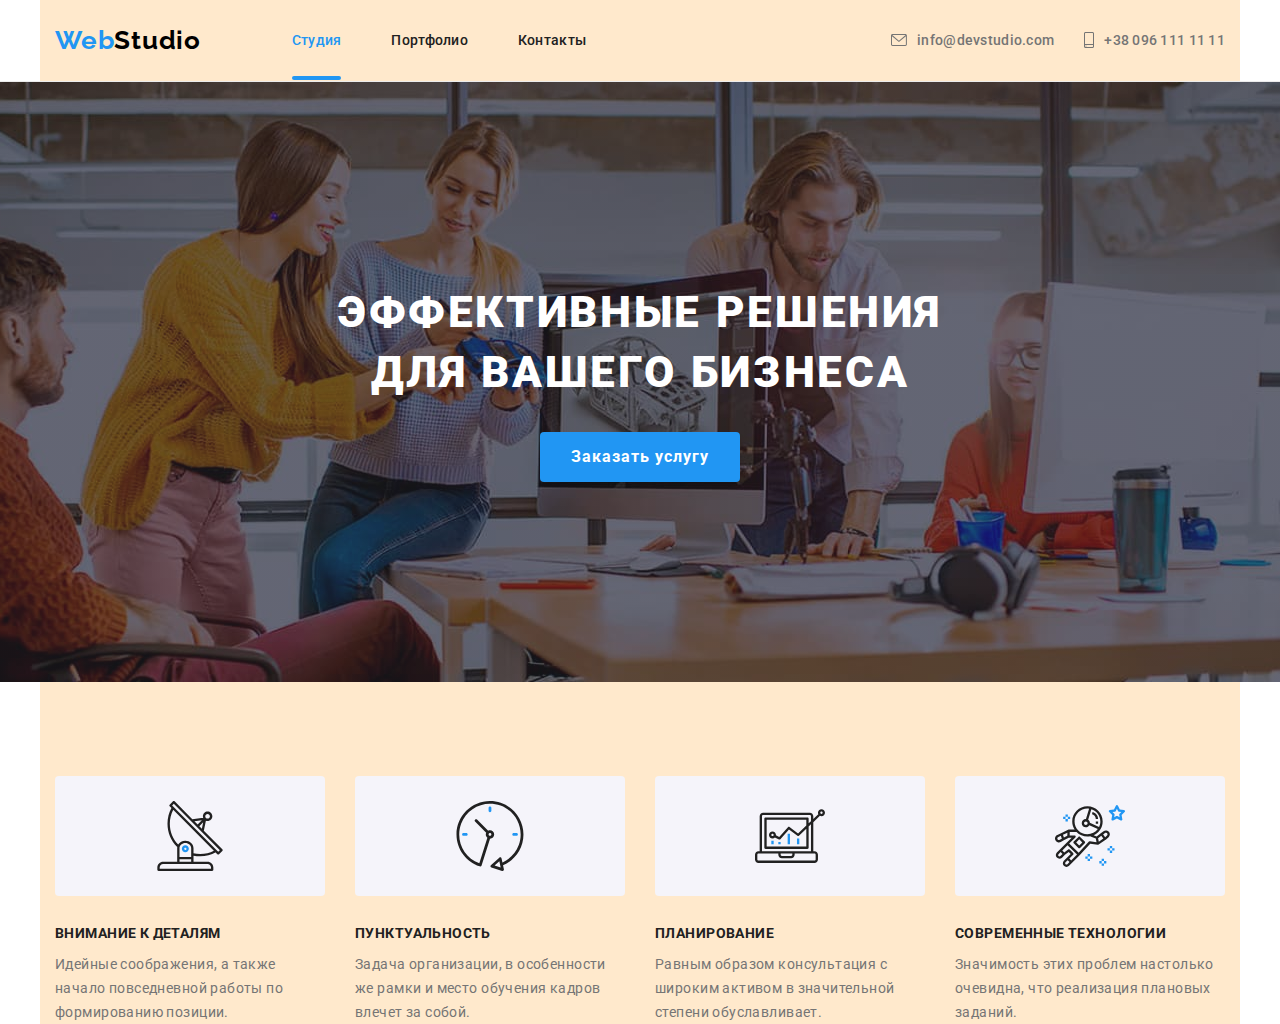
==== index.html @ be1b5743 "feature done" ====
<!DOCTYPE html>
<html lang="ru">
	<head>
		<meta charset="UTF-8" />
		<meta name="viewport" content="width=device-width, initial-scale=1.0" />
		<link
			href="https://fonts.googleapis.com/css2?family=Raleway:wght@700&family=Roboto:wght@400;500;700;900&display=fallback"
			rel="stylesheet"
		/>
		<link rel="stylesheet" href="./css/main.min.css" />
		<title>WebStudio</title>
	</head>
	<body>
		<header class="header-border">
			<div class="container flexbox header">
				<a href="./index.html" class="logo logo__header link"><span class="logo--accent">Web</span>Studio</a>
				<button type="button" class="menu-button" aria-expanded="false" aria-controls="menu-mobile" data-menu-button>
					<svg width="40" height="40" aria-label="Переключатель мобильного меню">
						<use class="burger-close" href="./images/icons/sprite.svg#sprite-burger-close"></use>
						<use class="burger" href="./images/icons/sprite.svg#sprite-burger"></use>
					</svg>
				</button>
				<div class="menu" id="menu-mobile" data-menu>
					<nav class="navigation-box">
						<ul class="navigation list">
							<li class="navigation__item"><a href="./index.html" class="navigation__link current-page">Студия</a></li>
							<li class="navigation__item"><a href="./portfolio.html" class="navigation__link">Портфолио</a></li>
							<li class="navigation__item"><a href="#contacts" class="navigation__link">Контакты</a></li>
						</ul>
					</nav>
					<ul class="contacts list">
						<li class="contacts__item">
							<a href="mailto:info@devstudio.com" class="contacts__link">
								<svg class="envelope">
									<use href="./images/icons/sprite.svg#sprite-envelope"></use>
								</svg>
								info@devstudio.com</a
							>
						</li>
						<li class="contacts__item">
							<a href="tel:+380961111111" class="contacts__link">
								<svg class="smartphone">
									<use href="./images/icons/sprite.svg#sprite-smartphone"></use>
								</svg>
								+38 096 111 11 11</a
							>
						</li>
					</ul>
				</div>
			</div>
		</header>
		<main>
			<section class="hero">
				<h1 class="hero__title">
					Эффективные решения<br />
					для вашего бизнеса
				</h1>
				<button type="button" class="form-button" data-modal-open>Заказать услугу</button>
			</section>
			<section>
				<div class="container feature">
					<h2 class="section__title invisible">Наши Особенности</h2>
					<ul class="feature__list list">
						<li class="feature__item">
							<div class="feature__wrap">
								<svg width="70" height="70">
									<use href="./images/icons/sprite.svg#sprite-antenna"></use>
								</svg>
							</div>
							<h3 class="feature__title">Внимание к деталям</h3>
							<p class="feature__text">
								Идейные соображения, а также начало повседневной работы по формированию позиции.
							</p>
						</li>
						<li class="feature__item">
							<div class="feature__wrap">
								<svg width="70" height="70">
									<use href="./images/icons/sprite.svg#sprite-clock"></use>
								</svg>
							</div>
							<h3 class="feature__title">Пунктуальность</h3>
							<p class="feature__text">
								Задача организации, в особенности же рамки и место обучения кадров влечет за собой.
							</p>
						</li>
						<li class="feature__item">
							<div class="feature__wrap">
								<svg width="70" height="70">
									<use href="./images/icons/sprite.svg#sprite-diagram"></use>
								</svg>
							</div>
							<h3 class="feature__title">Планирование</h3>
							<p class="feature__text">
								Равным образом консультация с широким активом в значительной степени обуславливает.
							</p>
						</li>
						<li class="feature__item">
							<div class="feature__wrap">
								<svg width="70" height="70">
									<use href="./images/icons/sprite.svg#sprite-astronaut"></use>
								</svg>
							</div>
							<h3 class="feature__title">Современные технологии</h3>
							<p class="feature__text">Значимость этих проблем настолько очевидна, что реализация плановых заданий.</p>
						</li>
					</ul>
				</div>
			</section>
			<!-- what we are doing section -->
			<!-- <section>
				<div class="container section work">
					<h2 class="section__title">Чем мы занимаемся</h2>
					<ul class="work__list flexbox list">
						<li class="work__item">
							<img src="./images/we-do/img1.jpg" width="370" alt="Две руки на клавиатуре настольного компьютера" />
							<p class="work__text">Десктопные приложения</p>
						</li>
						<li class="work__item">
							<img src="./images/we-do/img2.jpg" width="370" alt="Мобильный телефон в левой руке" />
							<p class="work__text">Мобильные приложения</p>
						</li>
						<li class="work__item">
							<img src="./images/we-do/img3.jpg" width="370" alt="Планшет в левой руке" />
							<p class="work__text">Дизайнерские решения</p>
						</li>
					</ul>
				</div>
			</section> -->
			<!-- our team section -->
			<!-- <section class="team-background">
				<div class="container section team">
					<h2 class="section__title">Наша команда</h2>
					<ul class="team__list flexbox list">
						<li class="team__item">
							<img src="./images/team/imgproductdesigner.jpg" width="270" alt="Улыбающийся мужчина в очках с бородой" />
							<div class="team__card">
								<h3 class="team__title">Игорь Демьяненко</h3>
								<p class="team__text">Product Designer</p>
								<ul class="net-list flexbox list">
									<li class="net-list__item">
										<a
											href="https://www.instagram.com/"
											class="net-list__link"
											aria-label="ссылка на профиль в Instagram"
										>
											<svg class="net-list__icon">
												<use href="./images/icons/sprite.svg#sprite-instagram"></use>
											</svg>
										</a>
									</li>
									<li class="net-list__item">
										<a href="https://twitter.com/" class="net-list__link" aria-label="ссылка на профиль в Twitter">
											<svg class="net-list__icon">
												<use href="./images/icons/sprite.svg#sprite-twitter"></use>
											</svg>
										</a>
									</li>
									<li class="net-list__item">
										<a
											href="https://www.facebook.com/"
											class="net-list__link"
											aria-label="ссылка на профиль в Facebook"
										>
											<svg class="net-list__icon">
												<use href="./images/icons/sprite.svg#sprite-facebook"></use>
											</svg>
										</a>
									</li>
									<li class="net-list__item">
										<a
											href="https://www.linkedin.com/"
											class="net-list__link"
											aria-label="ссылка на профиль в LinkedIn"
										>
											<svg class="net-list__icon">
												<use href="./images/icons/sprite.svg#sprite-linkedin"></use>
											</svg>
										</a>
									</li>
								</ul>
							</div>
						</li>
						<li class="team__item">
							<img
								src="./images/team/imgfrontenddeveloper.jpg"
								width="270"
								alt="Улыбающаяся женщина в очках с длинными волосами"
							/>
							<div class="team__card">
								<h3 class="team__title">Ольга Репина</h3>
								<p class="team__text">Frontend Developer</p>
								<ul class="net-list flexbox list">
									<li class="net-list__item">
										<a
											href="https://www.instagram.com/"
											class="net-list__link"
											aria-label="ссылка на профиль в Instagram"
										>
											<svg class="net-list__icon">
												<use href="./images/icons/sprite.svg#sprite-instagram"></use>
											</svg>
										</a>
									</li>
									<li class="net-list__item">
										<a href="https://twitter.com/" class="net-list__link" aria-label="ссылка на профиль в Twitter">
											<svg class="net-list__icon">
												<use href="./images/icons/sprite.svg#sprite-twitter"></use>
											</svg>
										</a>
									</li>
									<li class="net-list__item">
										<a
											href="https://www.facebook.com/"
											class="net-list__link"
											aria-label="ссылка на профиль в Facebook"
										>
											<svg class="net-list__icon">
												<use href="./images/icons/sprite.svg#sprite-facebook"></use>
											</svg>
										</a>
									</li>
									<li class="net-list__item">
										<a
											href="https://www.linkedin.com/"
											class="net-list__link"
											aria-label="ссылка на профиль в LinkedIn"
										>
											<svg class="net-list__icon">
												<use href="./images/icons/sprite.svg#sprite-linkedin"></use>
											</svg>
										</a>
									</li>
								</ul>
							</div>
						</li>
						<li class="team__item">
							<img src="./images/team/imgmarketing.jpg" width="270" alt="Улыбающийся мужчина" />
							<div class="team__card">
								<h3 class="team__title">Николай Тарасов</h3>
								<p class="team__text">Marketing</p>
								<ul class="net-list flexbox list">
									<li class="net-list__item">
										<a
											href="https://www.instagram.com/"
											class="net-list__link"
											aria-label="ссылка на профиль в Instagram"
										>
											<svg class="net-list__icon">
												<use href="./images/icons/sprite.svg#sprite-instagram"></use>
											</svg>
										</a>
									</li>
									<li class="net-list__item">
										<a href="https://twitter.com/" class="net-list__link" aria-label="ссылка на профиль в Twitter">
											<svg class="net-list__icon">
												<use href="./images/icons/sprite.svg#sprite-twitter"></use>
											</svg>
										</a>
									</li>
									<li class="net-list__item">
										<a
											href="https://www.facebook.com/"
											class="net-list__link"
											aria-label="ссылка на профиль в Facebook"
										>
											<svg class="net-list__icon">
												<use href="./images/icons/sprite.svg#sprite-facebook"></use>
											</svg>
										</a>
									</li>
									<li class="net-list__item">
										<a
											href="https://www.linkedin.com/"
											class="net-list__link"
											aria-label="ссылка на профиль в LinkedIn"
										>
											<svg class="net-list__icon">
												<use href="./images/icons/sprite.svg#sprite-linkedin"></use>
											</svg>
										</a>
									</li>
								</ul>
							</div>
						</li>
						<li class="team__item">
							<img src="./images/team/imguidesigner.jpg" width="270" alt="Улыбающийся мужчина в очках с бородой" />
							<div class="team__card">
								<h3 class="team__title">Михаил Ермаков</h3>
								<p class="team__text">UI Designer</p>
								<ul class="net-list flexbox list">
									<li class="net-list__item">
										<a
											href="https://www.instagram.com/"
											class="net-list__link"
											aria-label="ссылка на профиль в Instagram"
										>
											<svg class="net-list__icon">
												<use href="./images/icons/sprite.svg#sprite-instagram"></use>
											</svg>
										</a>
									</li>
									<li class="net-list__item">
										<a href="https://twitter.com/" class="net-list__link" aria-label="ссылка на профиль в Twitter">
											<svg class="net-list__icon">
												<use href="./images/icons/sprite.svg#sprite-twitter"></use>
											</svg>
										</a>
									</li>
									<li class="net-list__item">
										<a
											href="https://www.facebook.com/"
											class="net-list__link"
											aria-label="ссылка на профиль в Facebook"
										>
											<svg class="net-list__icon">
												<use href="./images/icons/sprite.svg#sprite-facebook"></use>
											</svg>
										</a>
									</li>
									<li class="net-list__item">
										<a
											href="https://www.linkedin.com/"
											class="net-list__link"
											aria-label="ссылка на профиль в LinkedIn"
										>
											<svg class="net-list__icon">
												<use href="./images/icons/sprite.svg#sprite-linkedin"></use>
											</svg>
										</a>
									</li>
								</ul>
							</div>
						</li>
					</ul>
				</div>
			</section> -->
			<!-- clients -->
			<!-- <section>
				<div class="container section">
					<h2 class="section__title">Постоянные клиенты</h2>
					<ul class="clients flexbox list">
						<li class="clients__item">
							<a href="" class="clients__link" aria-label="ссылка на сайт компании YA & CO">
								<svg class="clients__icon">
									<use href="./images/icons/sprite.svg#sprite-ya-and-co"></use>
								</svg>
							</a>
						</li>
						<li class="clients__item">
							<a href="" class="clients__link" aria-label="ссылка на сайт компании Company Here">
								<svg class="clients__icon">
									<use href="./images/icons/sprite.svg#sprite-company-here"></use>
								</svg>
							</a>
						</li>
						<li class="clients__item">
							<a href="" class="clients__link" aria-label="ссылка на сайт компании Company">
								<svg class="clients__icon">
									<use href="./images/icons/sprite.svg#sprite-company"></use>
								</svg>
							</a>
						</li>
						<li class="clients__item">
							<a href="" class="clients__link" aria-label="ссылка на сайт компании Foster Peters">
								<svg class="clients__icon">
									<use href="./images/icons/sprite.svg#sprite-foster-peters"></use>
								</svg>
							</a>
						</li>
						<li class="clients__item">
							<a href="" class="clients__link" aria-label="ссылка на сайт компании Brand">
								<svg class="clients__icon">
									<use href="./images/icons/sprite.svg#sprite-brand"></use>
								</svg>
							</a>
						</li>
						<li class="clients__item">
							<a href="" class="clients__link" aria-label="ссылка на сайт компании Tag Line">
								<svg class="clients__icon">
									<use href="./images/icons/sprite.svg#sprite-tag-line"></use>
								</svg>
							</a>
						</li>
					</ul>
				</div>
			</section> -->
		</main>
		<!-- <footer class="footer-background" id="contacts">
			<div class="container flexbox footer">
				<div class="address-wrap">
					<a href="./index.html" class="logo logo__footer link"><span class="logo--accent">Web</span>Studio</a>
					<address class="address">
						<ul class="address__list list">
							<li class="address__item">г. Киев, пр-т Леси Украинки, 26</li>
							<li class="address__item">
								<a href="mailto:info@devstudio.com" class="address__link link">info@devstudio.com</a>
							</li>
							<li class="address__item">
								<a href="tel:+380961111111" class="address__link link">+38 096 111 11 11</a>
							</li>
						</ul>
					</address>
				</div>
				<div class="join">
					<p class="join__heading">присоединяйтесь</p>
					<ul class="join__list flexbox list">
						<li class="join__item">
							<a href="https://www.instagram.com/" class="join__link" aria-label="ссылка на профиль в Instagram">
								<svg class="join__icon">
									<use href="./images/icons/sprite.svg#sprite-instagram"></use>
								</svg>
							</a>
						</li>
						<li class="join__item">
							<a href="https://twitter.com/" class="join__link" aria-label="ссылка на профиль в Twitter">
								<svg class="join__icon">
									<use href="./images/icons/sprite.svg#sprite-twitter"></use>
								</svg>
							</a>
						</li>
						<li class="join__item">
							<a href="https://www.facebook.com/" class="join__link" aria-label="ссылка на профиль в Facebook">
								<svg class="join__icon">
									<use href="./images/icons/sprite.svg#sprite-facebook"></use>
								</svg>
							</a>
						</li>
						<li class="join__item">
							<a href="https://www.linkedin.com/" class="join__link" aria-label="ссылка на профиль в LinkedIn">
								<svg class="join__icon">
									<use href="./images/icons/sprite.svg#sprite-linkedin"></use>
								</svg>
							</a>
						</li>
					</ul>
				</div>
				<div class="subscribe">
					<p class="subscribe__heading">Подпишитесь на рассылку</p>
					<form class="subscribe__form">
						<input
							type="email"
							name="user-email"
							id="user-email"
							class="subscribe__email"
							placeholder="E-mail"
							required
							autocomplete="off"
						/>
						<button class="form-button">
							Подписаться
							<svg class="subscribe__icon">
								<use href="./images/icons/sprite.svg#sprite-footer-send"></use>
							</svg>
						</button>
					</form>
				</div>
			</div>
		</footer> -->

		<!-- <div class="backdrop is-hidden" data-modal>
			<div class="modal-window">
				<button class="close-button" type="button" data-modal-close>
					<svg class="close-button__icon">
						<use href="./images/icons/sprite.svg#sprite-close"></use>
					</svg>
				</button>
				<p class="modal-window__heading">Оставьте свои данные, мы вам перезвоним</p>
				<form class="form" id="contact-form">
					<label class="form__label">
						<span class="form__text">Имя</span>
						<input
							type="text"
							name="user-name"
							class="form__field"
							pattern="^[A-Za-zА-Яа-яЁёЇїЄєІі\s]+$"
							autocomplete="off"
							required
						/>
						<svg class="form__icon">
							<use href="./images/icons/sprite.svg#sprite-form-person"></use>
						</svg>
					</label>
					<label class="form__label">
						<span class="form__text">Телефон</span>
						<input type="tel" name="user-phone" class="form__field" pattern="[0-9]{10}" autocomplete="off" required />
						<svg class="form__icon">
							<use href="./images/icons/sprite.svg#sprite-form-phone"></use>
						</svg>
					</label>
					<label class="form__label">
						<span class="form__text">Почта</span>
						<input type="email" name="user-email" class="form__field" autocomplete="off" />
						<svg class="form__icon">
							<use href="./images/icons/sprite.svg#sprite-form-email"></use>
						</svg>
					</label>
					<label class="form__label">
						<span class="form__text">Комментарий</span>
						<textarea name="user-message" class="form__field form__textarea" placeholder="Введите текст"></textarea>
					</label>
					<label class="form__deal">
						<input type="checkbox" class="form__checkbox invisible" />
						<span class="form__custom-checkbox"></span>
						<span class="form__accept">Соглашаюсь с рассылкой и принимаю</span>
						<a href="" class="form__link">Условия договора</a>
					</label>
					<button class="form-button">Отправить</button>
				</form>
			</div>
		</div> -->

		<!-- script -->
		<script src="./js/menu.js"></script>
		<script src="./js/modal.js"></script>
	</body>
</html>
---- css/main.min.css ----
/*! modern-normalize v0.7.0 | MIT License | https://github.com/sindresorhus/modern-normalize */*,*::before,*::after{box-sizing:border-box}:root{-moz-tab-size:4;tab-size:4}html{-webkit-text-size-adjust:100%}body{margin:0}body{font-family:system-ui,-apple-system,"Segoe UI",Roboto,Helvetica,Arial,sans-serif,"Apple Color Emoji","Segoe UI Emoji"}hr{height:0}abbr[title]{text-decoration:underline dotted}b,strong{font-weight:bolder}code,kbd,samp,pre{font-family:ui-monospace, SFMono-Regular, Consolas, 'Liberation Mono', Menlo, monospace;font-size:1em}small{font-size:80%}sub,sup{font-size:75%;line-height:0;position:relative;vertical-align:baseline}sub{bottom:-0.25em}sup{top:-0.5em}button,input,optgroup,select,textarea{font-family:inherit;font-size:100%;line-height:1.15;margin:0}button,select{text-transform:none}button,[type='button'],[type='reset'],[type='submit']{-webkit-appearance:button}button::-moz-focus-inner,[type='button']::-moz-focus-inner,[type='reset']::-moz-focus-inner,[type='submit']::-moz-focus-inner{border-style:none;padding:0}button:-moz-focusring,[type='button']:-moz-focusring,[type='reset']:-moz-focusring,[type='submit']:-moz-focusring{outline:1px dotted ButtonText}legend{padding:0}progress{vertical-align:baseline}[type='number']::-webkit-inner-spin-button,[type='number']::-webkit-outer-spin-button{height:auto}[type='search']{-webkit-appearance:textfield;outline-offset:-2px}[type='search']::-webkit-search-decoration{-webkit-appearance:none}::-webkit-file-upload-button{-webkit-appearance:button;font:inherit}summary{display:list-item}body{background-color:#fff;font-family:"Roboto", sans-serif;font-style:normal;font-weight:400;font-size:14px;letter-spacing:0.03em}img{display:block;max-width:100%;height:auto}textarea{resize:none}.flexbox{display:flex}.link{text-decoration:none}.list{margin:0;padding:0;list-style:none}.invisible{position:absolute;width:1px;height:1px;margin:-1px;border:0;padding:0;clip:rect(0, 0, 0, 0);overflow:hidden}.logo{font-family:"Raleway", sans-serif;font-style:normal;font-weight:700;font-size:24px;line-height:1.167;letter-spacing:0.03em}@media screen and (min-width: 1200px){.logo{font-size:26px;line-height:1.192}}.logo__header{color:#000}.logo__footer{color:#fff}.logo--accent{color:#2196f3;transition:color 250ms cubic-bezier(0.4, 0, 0.2, 1)}.logo__header:hover>.logo--accent,.logo__header:focus>.logo--accent,.logo__footer:hover>.logo--accent,.logo__footer:focus>.logo--accent{color:#188ce8}.menu-button{display:inline-flex;margin:0;padding:0;border:none;background-color:transparent}.menu-button .burger-close{display:none}.menu-button.is-open .burger-close{display:block}.menu-button.is-open .burger{display:none}@media screen and (min-width: 768px){.menu-button{display:none}}.menu-button:hover .burger,.menu-button:hover .burger-close,.menu-button:focus-within .burger,.menu-button:focus-within .burger-close{fill:#2196f3}.menu-button:hover{cursor:pointer}.form-button{display:inline-flex;width:200px;height:50px;justify-content:center;align-items:center;background-color:#2196f3;box-shadow:0px 4px 4px rgba(0,0,0,0.15);border:none;border-radius:4px;font-weight:700;font-size:16px;line-height:30px;letter-spacing:0.06em;color:#ffffff;cursor:pointer;transition:background-color 250ms cubic-bezier(0.4, 0, 0.2, 1)}.form-button:hover,.form-button:focus{background-color:#188ce8}.filter__button{padding:6px 22px;border:none;text-align:center;font-weight:500;font-size:16px;line-height:1.62;color:#212121;background-color:#f5f4fa;border-radius:4px;cursor:pointer;transition:color 250ms cubic-bezier(0.4, 0, 0.2, 1),background-color 250ms cubic-bezier(0.4, 0, 0.2, 1),box-shadow 250ms cubic-bezier(0.4, 0, 0.2, 1)}.filter__button:hover,.filter__button:focus{box-shadow:0px 3px 1px rgba(0,0,0,0.1),0px 1px 2px rgba(0,0,0,0.08),0px 2px 2px rgba(0,0,0,0.12);color:#fff;background-color:#2196f3}.close-button{position:absolute;top:8px;right:8px;width:30px;height:30px;border-radius:50%;background:#ffffff;border:1px solid rgba(0,0,0,0.1);cursor:pointer}.close-button__icon{position:absolute;width:11px;height:11px;top:50%;left:50%;transform:translate(-50%, -50%);fill:#000000;transition:fill 250ms cubic-bezier(0.4, 0, 0.2, 1)}.close-button:hover .close-button__icon,.close-button:focus .close-button__icon{fill:#2196f3}.menu{padding-top:60px;padding-bottom:60px;text-align:center}@media screen and (min-width: 768px){.menu{display:flex;padding:0;line-height:1.143}}@media screen and (max-width: 767px){.menu{display:none;position:absolute;top:100%;left:0;width:100%;height:393px;background-color:#ffffff;box-shadow:0px 4px 8px rgba(0,0,0,0.04),0px 2px 4px rgba(0,0,0,0.08),0px 1px 3px rgba(0,0,0,0.16);font-size:18px;line-height:1.167;z-index:3}.menu.is-open{display:flex;flex-direction:column;justify-content:space-between}}.net-list{justify-content:center;align-items:center}.net-list__item:not(:last-child){margin-right:10px}.net-list__link{display:flex;width:44px;height:44px;border-radius:50%;justify-content:center;align-items:center;background-color:transparent;fill:#afb1b8;transition:background-color 250ms cubic-bezier(0.4, 0, 0.2, 1),fill 250ms cubic-bezier(0.4, 0, 0.2, 1)}.net-list__link:hover,.net-list__link:focus{background-color:#2196f3;fill:#fff}.net-list__icon{width:20px;height:20px}.form{display:flex;flex-direction:column;align-items:center}.form__label{position:relative;display:flex;flex-direction:column;width:100%;cursor:pointer}.form__label:not(:nth-child(4)){margin-bottom:10px}.form__label:nth-child(4){margin-bottom:20px}.form__text{display:inline-block;margin-bottom:4px;font-weight:400;font-size:12px;line-height:14px;letter-spacing:0.01em;color:#757575}.form__field{width:100%;height:40px;outline:none;padding-left:42px;border:1px solid rgba(33,33,33,0.2);border-radius:4px;font-weight:400;font-size:16px;line-height:20px;letter-spacing:0.03em;background-color:transparent;cursor:pointer;transition:border-color 250ms cubic-bezier(0.4, 0, 0.2, 1)}.form__field:hover,.form__field:focus{border-color:#2196f3}.form__textarea{height:120px;padding:12px 16px}.form__textarea::placeholder{font-weight:normal;font-size:12px;line-height:20px;letter-spacing:0.01em;color:rgba(117,117,117,0.5)}.form__icon{position:absolute;left:12px;bottom:11px;width:18px;height:18px;fill:#212121;transition:fill 250ms cubic-bezier(0.4, 0, 0.2, 1);z-index:-1}.form__field:hover+.form__icon,.form__label:focus-within .form__icon{fill:#2196f3}.form__deal{display:flex;height:24px;margin-bottom:30px;line-height:1.714;align-items:center;cursor:pointer}.form__checkbox:not(:checked)+.form__custom-checkbox{border:2px solid #212121;border-radius:2px}.form__checkbox:checked+.form__custom-checkbox{border-color:transparent;transition:background-color 250ms cubic-bezier(0.4, 0, 0.2, 1);background-image:url(../images/icons/check.svg)}.form__checkbox:not(:checked):hover+.form__custom-checkbox,.form__checkbox:not(:checked):focus+.form__custom-checkbox{border-color:#2196f3}.form__custom-checkbox{display:inline-block;width:16px;height:15px;margin-right:8px;vertical-align:middle}.form__accept{margin:0 4px 0 0;color:#757575}.form__link{color:#2196f3}.backdrop{position:fixed;top:0;right:0;width:100%;height:100%;background-color:rgba(0,0,0,0.2);transition:opacity 250ms cubic-bezier(0.4, 0, 0.2, 1)}.backdrop.is-hidden{opacity:0;pointer-events:none}.modal-window{position:absolute;top:50%;left:50%;transform:translate(-50%, -50%) scale(1);width:528px;height:581px;padding:40px;background-color:#ffffff;box-shadow:0px 1px 3px rgba(0,0,0,0.12),0px 1px 1px rgba(0,0,0,0.14),0px 2px 1px rgba(0,0,0,0.2);border-radius:4px;overflow:hidden;transition:transform 250ms cubic-bezier(0.4, 0, 0.2, 1),opacity 250ms cubic-bezier(0.4, 0, 0.2, 1)}.modal-window__heading{margin:0 0 12px;font-weight:700;font-size:20px;line-height:23px;text-align:center;letter-spacing:0.03em;color:#212121}.backdrop.is-hidden .modal-window{opacity:0;transform:translate(-50%, -50%) scale(0)}.container{max-width:480px;padding-left:15px;padding-right:15px;margin-left:auto;margin-right:auto;background-color:rgba(255,145,0,0.2)}@media screen and (min-width: 768px){.container{max-width:768px}}@media screen and (min-width: 1200px){.container{max-width:1200px}}.section{padding-top:94px;padding-bottom:94px}.section__title{margin-top:0;margin-bottom:50px;font-weight:700;font-size:36px;line-height:1.17;text-align:center;color:#212121}.header-border{border-bottom:1px solid #ececec;position:relative}.header{justify-content:space-between;align-items:center;padding-top:10px;padding-bottom:10px}@media screen and (min-width: 768px){.header{padding-top:20px;padding-bottom:20px}}@media screen and (min-width: 1200px){.header{padding-top:25px;padding-bottom:25px}}@media screen and (min-width: 768px){.navigation-box{display:flex;align-items:center;margin-right:auto}}.navigation{display:inline-block}@media screen and (min-width: 768px){.navigation{display:inline-flex}}.contacts{display:inline-block}@media screen and (min-width: 1200px){.contacts{display:inline-flex}}.navigation__item{position:relative}@media screen and (max-width: 767px){.navigation__item{display:flex;justify-content:center}.navigation__item:first-child{margin-bottom:52px}.navigation__item:last-child{margin-top:40px}}@media screen and (min-width: 768px){.navigation__item:not(:last-child){margin-right:50px}.navigation__item:last-child{margin-right:84px}}@media screen and (min-width: 1200px){.navigation__item:last-child{margin-right:305px}}@media screen and (max-width: 767px){.contacts__item{display:flex;justify-content:center}.contacts__item:not(:last-child){margin-bottom:16px}}@media screen and (min-width: 768px){.contacts__item:not(:last-child){margin-bottom:10px}}@media screen and (min-width: 1200px){.contacts__item:not(:last-child){margin-bottom:0;margin-right:30px}}.navigation__link,.contacts{font-weight:500;letter-spacing:0.02em;text-decoration:none;color:#212121;transition:color 250ms cubic-bezier(0.4, 0, 0.2, 1)}@media screen and (min-width: 768px) and (max-width: 1199px){.contacts{font-size:12px;line-height:1.167}}.contacts__link{display:flex;align-items:center;text-decoration:none;color:#757575;transition:color 250ms cubic-bezier(0.4, 0, 0.2, 1)}.contacts__link:hover,.contacts__link:focus{color:#2196f3}.envelope{width:16px;height:12px;margin-right:10px;fill:#757575;transition:fill 250ms cubic-bezier(0.4, 0, 0.2, 1)}.contacts__link:hover .envelope,.contacts__link:focus .envelope{fill:#2196f3}.smartphone{width:10px;height:16px;margin-right:10px;fill:#757575;transition:fill 250ms cubic-bezier(0.4, 0, 0.2, 1)}.contacts__link:hover .smartphone,.contacts__link:focus .smartphone{fill:#2196f3}.navigation__link:hover,.navigation__link:focus{color:#2196f3}.hero{display:flex;flex-direction:column;justify-content:center;align-items:center;margin-left:auto;margin-right:auto;text-align:center;background-color:#c4c4c4;max-width:480px;height:400px;background-image:linear-gradient(rgba(47,48,58,0.4), rgba(47,48,58,0.4)),url(../images/mobile/hero.jpg);background-size:480px 400px;background-repeat:no-repeat;background-position:center;background-size:cover}@media screen and (min-device-pixel-ratio: 2), screen and (min-resolution: 192dpi), screen and (min-resolution: 2dppx){.hero{background-image:linear-gradient(rgba(47,48,58,0.4), rgba(47,48,58,0.4)),url(../images/mobile/hero@2x.jpg)}}@media screen and (min-width: 768px){.hero{max-width:768px;height:400px;background-image:linear-gradient(rgba(47,48,58,0.4), rgba(47,48,58,0.4)),url(../images/tablet/hero.jpg);background-size:768px 400px}}@media screen and (min-width: 768px) and (min-device-pixel-ratio: 2), screen and (min-width: 768px) and (min-resolution: 192dpi), screen and (min-width: 768px) and (min-resolution: 2dppx){.hero{background-image:linear-gradient(rgba(47,48,58,0.4), rgba(47,48,58,0.4)),url(../images/tablet/hero@2x.jpg)}}@media screen and (min-width: 1200px){.hero{max-width:1600px;height:600px;background-image:linear-gradient(rgba(47,48,58,0.4), rgba(47,48,58,0.4)),url(../images/desktop/hero.jpg);background-size:1600px 600px}}@media screen and (min-width: 1200px) and (min-device-pixel-ratio: 2), screen and (min-width: 1200px) and (min-resolution: 192dpi), screen and (min-width: 1200px) and (min-resolution: 2dppx){.hero{background-image:linear-gradient(rgba(47,48,58,0.4), rgba(47,48,58,0.4)),url(../images/desktop/hero@2x.jpg)}}.hero__title{margin-top:0;margin-bottom:30px;font-weight:900;font-size:26px;line-height:1.616;letter-spacing:0.06em;text-transform:uppercase;color:#fff}@media screen and (min-width: 1200px){.hero__title{font-size:44px;line-height:1.364}}.feature{padding-top:60px;padding-bottom:60px}@media screen and (min-width: 1200px){.feature{padding-top:94px;padding-bottom:0}}.feature__list{display:block}@media screen and (min-width: 768px){.feature__list{display:flex;flex-wrap:wrap}}@media screen and (max-width: 767px){.feature__item:not(:first-child){margin-top:30px}}@media screen and (min-width: 768px) and (max-width: 1199px){.feature__item{flex-basis:calc((100% - 30px) / 2)}.feature__item:nth-child(odd){margin-right:30px}}@media screen and (max-width: 1199px){.feature__item:nth-child(n+3){margin-top:30px}}@media screen and (min-width: 1200px){.feature__item{flex-basis:calc((100% - 3 * 30px) / 4)}.feature__item:not(:last-child){margin-right:30px}}.feature__wrap{display:flex;justify-content:center;align-items:center;height:120px;margin-bottom:30px;background-color:#f5f4fa;border-radius:4px}.feature__title{margin:0;font-size:14px;letter-spacing:0.03em;font-weight:700;line-height:1.14;text-transform:uppercase;color:#212121}@media screen and (max-width: 767px){.feature__title{text-align:center}}.feature__text{line-height:24px;color:#757575;margin:10px 0 0}.work__list{flex-wrap:wrap}.work__item{width:calc((100% - 2 * 30px) / 3);position:relative}.work__item:not(:nth-child(3n)){margin-right:30px}.work__item::before{position:absolute;bottom:0;left:0;content:"";width:100%;height:70px;background-color:rgba(47,48,58,0.8)}.work__text{position:absolute;bottom:27px;width:100%;margin:0;font-weight:500;line-height:1.143;text-transform:uppercase;text-align:center;color:#fff}.team-background{background-color:#f5f4fa}.team__list{flex-wrap:wrap}.team__item{margin:0;width:calc((100% - 30px * 3) / 4);text-align:center;background-color:#fff;box-shadow:0px 1px 3px rgba(0,0,0,0.12),0px 1px 1px rgba(0,0,0,0.14),0px 2px 1px rgba(0,0,0,0.2);border-radius:0px 0px 4px 4px}.team__item:not(:nth-child(4n)){margin-right:30px}.team__card{padding-top:30px;padding-bottom:30px}.team__title{margin:0 0 10px;font-weight:500;font-size:16px;line-height:1.19;color:#212121}.team__text{margin:0 0 16px;font-size:16px;line-height:1.19;color:#757575}.clients{flex-wrap:wrap}.clients__item:not(:nth-child(6n)){margin-right:30px}.clients__item:nth-child(n+7){margin-top:30px}.clients__link{display:flex;justify-content:center;align-items:center;width:170px;height:90px;border:1px solid #afb1b8;border-radius:4px;transition:border-color 250ms cubic-bezier(0.4, 0, 0.2, 1)}.clients__link:hover,.clients__link:focus{border-color:#2196f3}.clients__icon{fill:#afb1b8;transition:fill 250ms cubic-bezier(0.4, 0, 0.2, 1)}.clients__item:nth-child(1) .clients__icon{width:44px;height:49px}.clients__item:nth-child(2) .clients__icon{width:40px;height:52px}.clients__item:nth-child(3) .clients__icon{width:41px;height:42px}.clients__item:nth-child(4) .clients__icon{width:80px;height:42px}.clients__item:nth-child(5) .clients__icon{width:59px;height:47px}.clients__item:nth-child(6) .clients__icon{width:88px;height:45px}.clients__link:hover .clients__icon,.clients__link:focus .clients__icon{fill:#2196f3}.filter{display:flex;margin-bottom:50px;justify-content:center}.filter__item:not(:last-child){margin-right:8px}.portfolio{display:flex;flex-wrap:wrap}.portfolio__item{width:calc((100% - 30px * 2) / 3);border:1px solid #eeeeee;transition:box-shadow 250ms cubic-bezier(0.4, 0, 0.2, 1)}.portfolio__item:not(:nth-child(3n)){margin-right:30px}.portfolio__item:not(:nth-last-child(-n+3)){margin-bottom:30px}.portfolio__item:hover,.portfolio__item:focus-within{border:1px solid rgba(0,0,0,0.16);box-shadow:0px 1px 1px rgba(0,0,0,0.12),0px 4px 4px rgba(0,0,0,0.06),1px 4px 6px rgba(0,0,0,0.16)}.portfolio__link{text-decoration:none}.portfolio__card{padding:20px 24px}.portfolio__title{margin:0 0 4px;font-weight:700;font-size:18px;line-height:2;letter-spacing:0.06em;color:#212121}.portfolio__text{margin:0;font-size:16px;line-height:1.87;color:#757575}.overlay{position:relative;overflow:hidden}.overlay::before{content:"";display:block;position:absolute;top:0;left:0;background:rgba(33,150,243,0.9);width:100%;height:100%;transform:translateY(101%);transition:transform 250ms cubic-bezier(0.4, 0, 0.2, 1)}.overlay__wrap{position:absolute;top:0;left:0;width:100%;height:100%;margin:0;display:flex;align-items:center;padding:24px;transform:translateY(100%);transition:transform 250ms cubic-bezier(0.4, 0, 0.2, 1)}.overlay__text{color:#fff;font-size:18px;line-height:1.556}.portfolio__link:hover .overlay::before,.portfolio__link:focus .overlay::before,.portfolio__link:hover .overlay__wrap,.portfolio__link:focus .overlay__wrap{transform:translateY(0)}.footer-background{background-color:#2f303a}.footer{padding-top:60px;padding-bottom:60px;align-items:baseline}.address-wrap{width:calc((100% - 30px * 3) / 4);margin-right:30px}.address{margin-top:20px}.address__list{font-style:normal;line-height:1.71}.address__list:first-child{color:#fff}.address__item:not(:last-child){margin-bottom:9px}.address__link{color:rgba(255,255,255,0.6);transition:color 250ms cubic-bezier(0.4, 0, 0.2, 1)}.address__link:hover,.address__link:focus{color:#2196f3}.join{width:calc((100% - 30px * 3) / 4);margin-right:30px;text-transform:uppercase;font-weight:700;line-height:16px;color:#ffffff}.join__heading{margin:0 0 20px 0}.join__list{margin-top:20px}.join__item:not(:last-child){margin-right:10px}.join__link{display:flex;width:44px;height:44px;border-radius:50%;justify-content:center;align-items:center;background:rgba(255,255,255,0.1);transition:background-color 250ms cubic-bezier(0.4, 0, 0.2, 1)}.join__link:hover,.join__link:focus{background-color:#2196f3}.join__icon{width:20px;height:20px;fill:#ffffff}.subscribe{width:calc((100% - 30px) / 2);text-transform:uppercase;font-weight:700;line-height:16px;color:#ffffff}.subscribe__heading{margin:0 0 20px 0}.subscribe__form{display:flex;align-items:center}.subscribe__email{display:inline-flex;width:358px;height:50px;margin-right:12px;padding-left:16px;border:1px solid rgba(255,255,255,0.3);filter:drop-shadow(0px 4px 4px rgba(0,0,0,0.15));border-radius:4px;background-color:#2f303a;font-weight:400;font-size:16px;line-height:20px;letter-spacing:0.03em;color:#ffffff;transition:border-color 250ms cubic-bezier(0.4, 0, 0.2, 1)}.subscribe__email::placeholder{color:rgba(255,255,255,0.6)}.subscribe__email:hover,.subscribe__email:focus{border-color:#2196f3}.subscribe__icon{margin-left:10px;width:24px;height:24px;fill:#ffffff}.current-page{color:#2196f3}.current-page::after{position:absolute;bottom:-8px;left:50%;transform:translate(-50%, 0);content:"";width:62px;height:4px;border-radius:2px;background-color:#2196f3}@media screen and (min-width: 768px){.current-page::after{bottom:-32px;left:0;width:100%;transform:translate(0)}}
/*# sourceMappingURL=main.min.css.map */
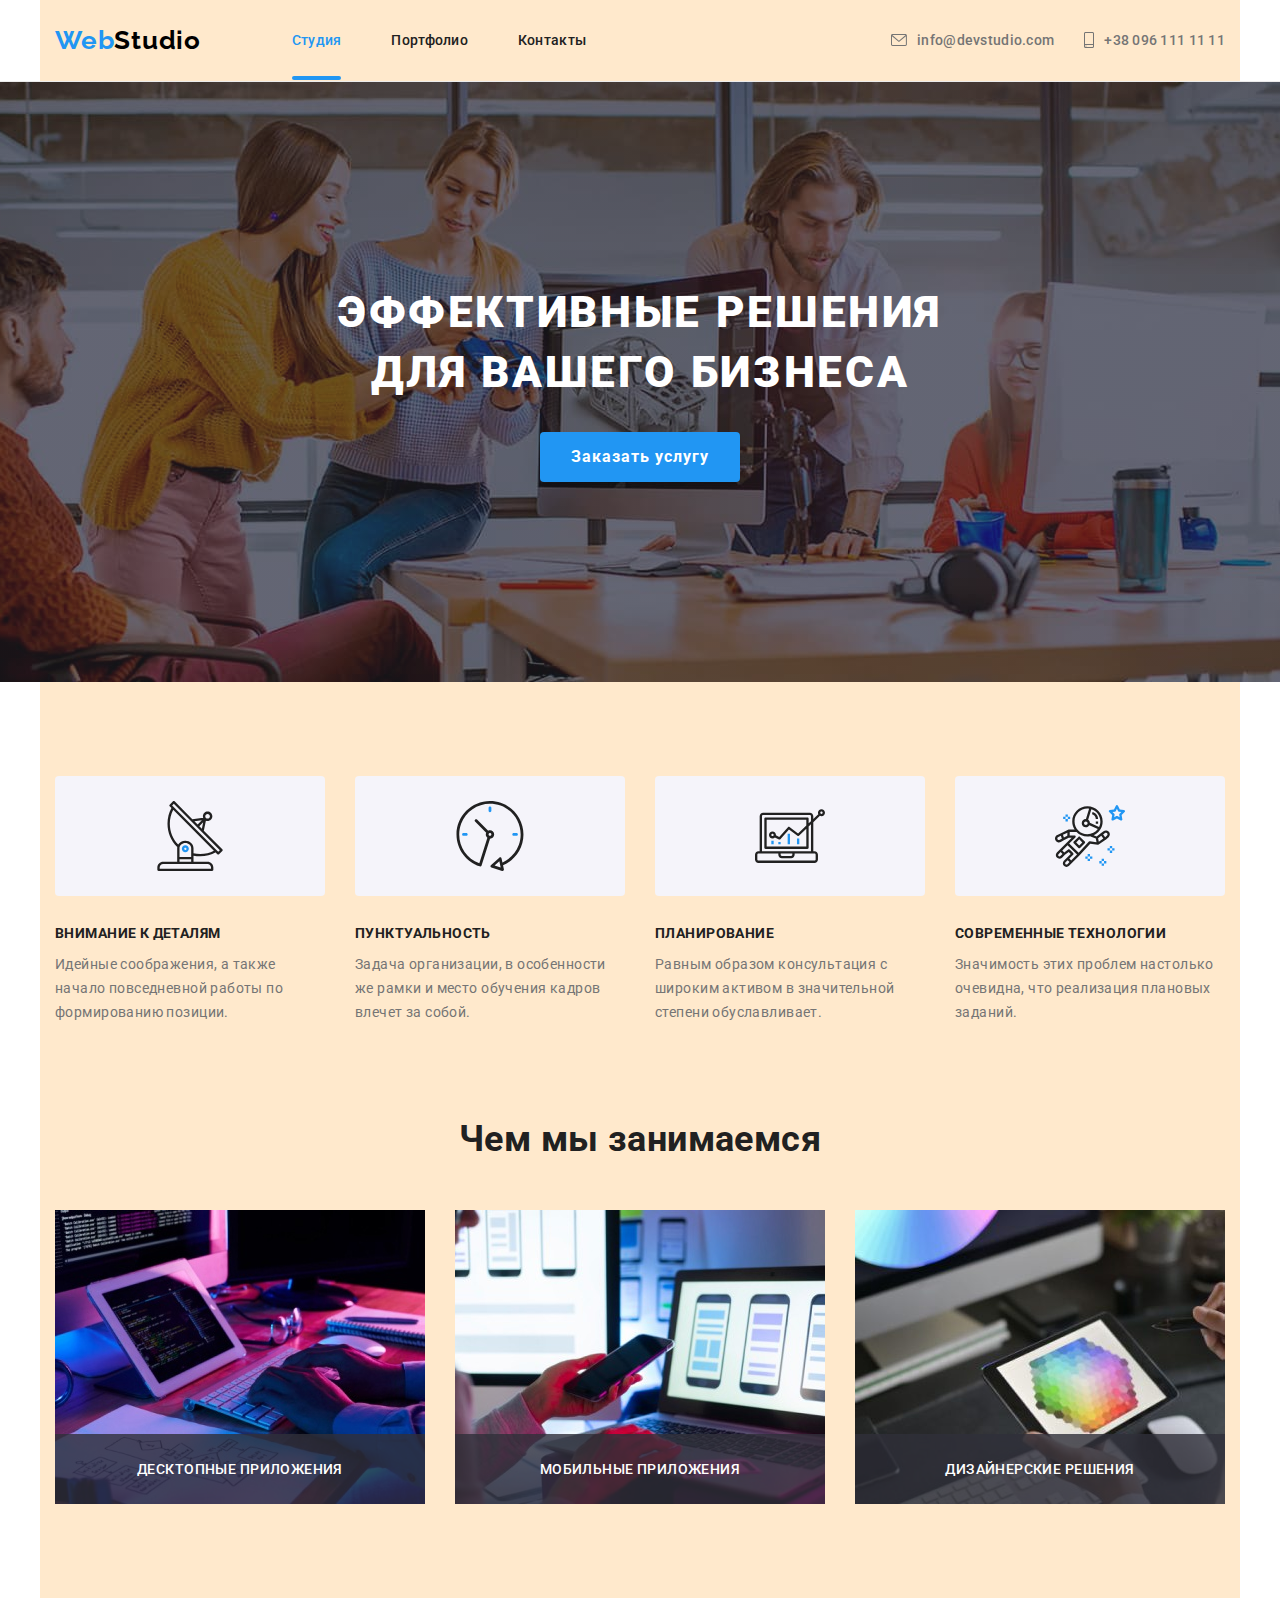
==== commit 21e1d623: "work section desktop done" ====
--- a/index.html
+++ b/index.html
@@ -106,26 +106,40 @@
 					</ul>
 				</div>
 			</section>
-			<!-- what we are doing section -->
-			<!-- <section>
+			<section>
 				<div class="container section work">
 					<h2 class="section__title">Чем мы занимаемся</h2>
 					<ul class="work__list flexbox list">
 						<li class="work__item">
-							<img src="./images/we-do/img1.jpg" width="370" alt="Две руки на клавиатуре настольного компьютера" />
+							<img
+								srcset="./images/desktop/img1@2x.jpg 2x"
+								src="./images/desktop/img1.jpg"
+								width="370"
+								alt="Две руки на клавиатуре настольного компьютера"
+							/>
 							<p class="work__text">Десктопные приложения</p>
 						</li>
 						<li class="work__item">
-							<img src="./images/we-do/img2.jpg" width="370" alt="Мобильный телефон в левой руке" />
+							<img
+								srcset="./images/desktop/img2@2x.jpg 2x"
+								src="./images/desktop/img2.jpg"
+								width="370"
+								alt="Мобильный телефон в левой руке"
+							/>
 							<p class="work__text">Мобильные приложения</p>
 						</li>
 						<li class="work__item">
-							<img src="./images/we-do/img3.jpg" width="370" alt="Планшет в левой руке" />
+							<img
+								srcset="./images/desktop/img3@2x.jpg 2x"
+								src="./images/desktop/img3.jpg"
+								width="370"
+								alt="Планшет в левой руке"
+							/>
 							<p class="work__text">Дизайнерские решения</p>
 						</li>
 					</ul>
 				</div>
-			</section> -->
+			</section>
 			<!-- our team section -->
 			<!-- <section class="team-background">
 				<div class="container section team">
--- a/css/main.min.css
+++ b/css/main.min.css
@@ -3,5 +3,5 @@
  Consolas,  'Liberation Mono',  Menlo,- monospace;font-size:1em}small{font-size:80%}sub,sup{font-size:75%;line-height:0;position:relative;vertical-align:baseline}sub{bottom:-0.25em}sup{top:-0.5em}button,input,optgroup,select,textarea{font-family:inherit;font-size:100%;line-height:1.15;margin:0}button,select{text-transform:none}button,[type='button'],[type='reset'],[type='submit']{-webkit-appearance:button}button::-moz-focus-inner,[type='button']::-moz-focus-inner,[type='reset']::-moz-focus-inner,[type='submit']::-moz-focus-inner{border-style:none;padding:0}button:-moz-focusring,[type='button']:-moz-focusring,[type='reset']:-moz-focusring,[type='submit']:-moz-focusring{outline:1px dotted ButtonText}legend{padding:0}progress{vertical-align:baseline}[type='number']::-webkit-inner-spin-button,[type='number']::-webkit-outer-spin-button{height:auto}[type='search']{-webkit-appearance:textfield;outline-offset:-2px}[type='search']::-webkit-search-decoration{-webkit-appearance:none}::-webkit-file-upload-button{-webkit-appearance:button;font:inherit}summary{display:list-item}body{background-color:#fff;font-family:"Roboto", sans-serif;font-style:normal;font-weight:400;font-size:14px;letter-spacing:0.03em}img{display:block;max-width:100%;height:auto}textarea{resize:none}.flexbox{display:flex}.link{text-decoration:none}.list{margin:0;padding:0;list-style:none}.invisible{position:absolute;width:1px;height:1px;margin:-1px;border:0;padding:0;clip:rect(0, 0, 0, 0);overflow:hidden}.logo{font-family:"Raleway", sans-serif;font-style:normal;font-weight:700;font-size:24px;line-height:1.167;letter-spacing:0.03em}@media screen and (min-width: 1200px){.logo{font-size:26px;line-height:1.192}}.logo__header{color:#000}.logo__footer{color:#fff}.logo--accent{color:#2196f3;transition:color 250ms cubic-bezier(0.4, 0, 0.2, 1)}.logo__header:hover>.logo--accent,.logo__header:focus>.logo--accent,.logo__footer:hover>.logo--accent,.logo__footer:focus>.logo--accent{color:#188ce8}.menu-button{display:inline-flex;margin:0;padding:0;border:none;background-color:transparent}.menu-button .burger-close{display:none}.menu-button.is-open .burger-close{display:block}.menu-button.is-open .burger{display:none}@media screen and (min-width: 768px){.menu-button{display:none}}.menu-button:hover .burger,.menu-button:hover .burger-close,.menu-button:focus-within .burger,.menu-button:focus-within .burger-close{fill:#2196f3}.menu-button:hover{cursor:pointer}.form-button{display:inline-flex;width:200px;height:50px;justify-content:center;align-items:center;background-color:#2196f3;box-shadow:0px 4px 4px rgba(0,0,0,0.15);border:none;border-radius:4px;font-weight:700;font-size:16px;line-height:30px;letter-spacing:0.06em;color:#ffffff;cursor:pointer;transition:background-color 250ms cubic-bezier(0.4, 0, 0.2, 1)}.form-button:hover,.form-button:focus{background-color:#188ce8}.filter__button{padding:6px 22px;border:none;text-align:center;font-weight:500;font-size:16px;line-height:1.62;color:#212121;background-color:#f5f4fa;border-radius:4px;cursor:pointer;transition:color 250ms cubic-bezier(0.4, 0, 0.2, 1),background-color 250ms cubic-bezier(0.4, 0, 0.2, 1),box-shadow 250ms cubic-bezier(0.4, 0, 0.2, 1)}.filter__button:hover,.filter__button:focus{box-shadow:0px 3px 1px rgba(0,0,0,0.1),0px 1px 2px rgba(0,0,0,0.08),0px 2px 2px rgba(0,0,0,0.12);color:#fff;background-color:#2196f3}.close-button{position:absolute;top:8px;right:8px;width:30px;height:30px;border-radius:50%;background:#ffffff;border:1px solid rgba(0,0,0,0.1);cursor:pointer}.close-button__icon{position:absolute;width:11px;height:11px;top:50%;left:50%;transform:translate(-50%, -50%);fill:#000000;transition:fill 250ms cubic-bezier(0.4, 0, 0.2, 1)}.close-button:hover .close-button__icon,.close-button:focus .close-button__icon{fill:#2196f3}.menu{padding-top:60px;padding-bottom:60px;text-align:center}@media screen and (min-width: 768px){.menu{display:flex;padding:0;line-height:1.143}}@media screen and (max-width: 767px){.menu{display:none;position:absolute;top:100%;left:0;width:100%;height:393px;background-color:#ffffff;box-shadow:0px 4px 8px rgba(0,0,0,0.04),0px 2px 4px rgba(0,0,0,0.08),0px 1px 3px rgba(0,0,0,0.16);font-size:18px;line-height:1.167;z-index:3}.menu.is-open{display:flex;flex-direction:column;justify-content:space-between}}.net-list{justify-content:center;align-items:center}.net-list__item:not(:last-child){margin-right:10px}.net-list__link{display:flex;width:44px;height:44px;border-radius:50%;justify-content:center;align-items:center;background-color:transparent;fill:#afb1b8;transition:background-color 250ms cubic-bezier(0.4, 0, 0.2, 1),fill 250ms cubic-bezier(0.4, 0, 0.2, 1)}.net-list__link:hover,.net-list__link:focus{background-color:#2196f3;fill:#fff}.net-list__icon{width:20px;height:20px}.form{display:flex;flex-direction:column;align-items:center}.form__label{position:relative;display:flex;flex-direction:column;width:100%;cursor:pointer}.form__label:not(:nth-child(4)){margin-bottom:10px}.form__label:nth-child(4){margin-bottom:20px}.form__text{display:inline-block;margin-bottom:4px;font-weight:400;font-size:12px;line-height:14px;letter-spacing:0.01em;color:#757575}.form__field{width:100%;height:40px;outline:none;padding-left:42px;border:1px solid rgba(33,33,33,0.2);border-radius:4px;font-weight:400;font-size:16px;line-height:20px;letter-spacing:0.03em;background-color:transparent;cursor:pointer;transition:border-color 250ms cubic-bezier(0.4, 0, 0.2, 1)}.form__field:hover,.form__field:focus{border-color:#2196f3}.form__textarea{height:120px;padding:12px 16px}.form__textarea::placeholder{font-weight:normal;font-size:12px;line-height:20px;letter-spacing:0.01em;color:rgba(117,117,117,0.5)}.form__icon{position:absolute;left:12px;bottom:11px;width:18px;height:18px;fill:#212121;transition:fill 250ms cubic-bezier(0.4, 0, 0.2, 1);z-index:-1}.form__field:hover+.form__icon,.form__label:focus-within .form__icon{fill:#2196f3}.form__deal{display:flex;height:24px;margin-bottom:30px;line-height:1.714;align-items:center;cursor:pointer}.form__checkbox:not(:checked)+.form__custom-checkbox{border:2px solid #212121;border-radius:2px}.form__checkbox:checked+.form__custom-checkbox{border-color:transparent;transition:background-color 250ms cubic-bezier(0.4, 0, 0.2, 1);background-image:url(../images/icons/check.svg)}.form__checkbox:not(:checked):hover+.form__custom-checkbox,.form__checkbox:not(:checked):focus+.form__custom-checkbox{border-color:#2196f3}.form__custom-checkbox{display:inline-block;width:16px;height:15px;margin-right:8px;vertical-align:middle}.form__accept{margin:0 4px 0 0;color:#757575}.form__link{color:#2196f3}.backdrop{position:fixed;top:0;right:0;width:100%;height:100%;background-color:rgba(0,0,0,0.2);transition:opacity 250ms cubic-bezier(0.4, 0, 0.2, 1)}.backdrop.is-hidden{opacity:0;pointer-events:none}.modal-window{position:absolute;top:50%;left:50%;transform:translate(-50%, -50%) scale(1);width:528px;height:581px;padding:40px;background-color:#ffffff;box-shadow:0px 1px 3px rgba(0,0,0,0.12),0px 1px 1px rgba(0,0,0,0.14),0px 2px 1px rgba(0,0,0,0.2);border-radius:4px;overflow:hidden;transition:transform 250ms cubic-bezier(0.4, 0, 0.2, 1),opacity 250ms cubic-bezier(0.4, 0, 0.2, 1)}.modal-window__heading{margin:0 0 12px;font-weight:700;font-size:20px;line-height:23px;text-align:center;letter-spacing:0.03em;color:#212121}.backdrop.is-hidden .modal-window{opacity:0;transform:translate(-50%, -50%) scale(0)}.container{max-width:480px;padding-left:15px;padding-right:15px;margin-left:auto;margin-right:auto;background-color:rgba(255,145,0,0.2)}@media screen and (min-width: 768px){.container{max-width:768px}}@media screen and (min-width: 1200px){.container{max-width:1200px}}.section{padding-top:94px;padding-bottom:94px}.section__title{margin-top:0;margin-bottom:50px;font-weight:700;font-size:36px;line-height:1.17;text-align:center;color:#212121}.header-border{border-bottom:1px solid #ececec;position:relative}.header{justify-content:space-between;align-items:center;padding-top:10px;padding-bottom:10px}@media screen and (min-width: 768px){.header{padding-top:20px;padding-bottom:20px}}@media screen and (min-width: 1200px){.header{padding-top:25px;padding-bottom:25px}}@media screen and (min-width: 768px){.navigation-box{display:flex;align-items:center;margin-right:auto}}.navigation{display:inline-block}@media screen and (min-width: 768px){.navigation{display:inline-flex}}.contacts{display:inline-block}@media screen and (min-width: 1200px){.contacts{display:inline-flex}}.navigation__item{position:relative}@media screen and (max-width: 767px){.navigation__item{display:flex;justify-content:center}.navigation__item:first-child{margin-bottom:52px}.navigation__item:last-child{margin-top:40px}}@media screen and (min-width: 768px){.navigation__item:not(:last-child){margin-right:50px}.navigation__item:last-child{margin-right:84px}}@media screen and (min-width: 1200px){.navigation__item:last-child{margin-right:305px}}@media screen and (max-width: 767px){.contacts__item{display:flex;justify-content:center}.contacts__item:not(:last-child){margin-bottom:16px}}@media screen and (min-width: 768px){.contacts__item:not(:last-child){margin-bottom:10px}}@media screen and (min-width: 1200px){.contacts__item:not(:last-child){margin-bottom:0;margin-right:30px}}.navigation__link,.contacts{font-weight:500;letter-spacing:0.02em;text-decoration:none;color:#212121;transition:color 250ms cubic-bezier(0.4, 0, 0.2, 1)}@media screen and (min-width: 768px) and (max-width: 1199px){.contacts{font-size:12px;line-height:1.167}}.contacts__link{display:flex;align-items:center;text-decoration:none;color:#757575;transition:color 250ms cubic-bezier(0.4, 0, 0.2, 1)}.contacts__link:hover,.contacts__link:focus{color:#2196f3}.envelope{width:16px;height:12px;margin-right:10px;fill:#757575;transition:fill 250ms cubic-bezier(0.4, 0, 0.2, 1)}.contacts__link:hover .envelope,.contacts__link:focus .envelope{fill:#2196f3}.smartphone{width:10px;height:16px;margin-right:10px;fill:#757575;transition:fill 250ms cubic-bezier(0.4, 0, 0.2, 1)}.contacts__link:hover .smartphone,.contacts__link:focus .smartphone{fill:#2196f3}.navigation__link:hover,.navigation__link:focus{color:#2196f3}.hero{display:flex;flex-direction:column;justify-content:center;align-items:center;margin-left:auto;margin-right:auto;text-align:center;background-color:#c4c4c4;max-width:480px;height:400px;background-image:linear-gradient(rgba(47,48,58,0.4), rgba(47,48,58,0.4)),url(../images/mobile/hero.jpg);background-size:480px 400px;background-repeat:no-repeat;background-position:center;background-size:cover}@media screen and (min-device-pixel-ratio: 2), screen and (min-resolution: 192dpi), screen and (min-resolution: 2dppx){.hero{background-image:linear-gradient(rgba(47,48,58,0.4), rgba(47,48,58,0.4)),url(../images/mobile/hero@2x.jpg)}}@media screen and (min-width: 768px){.hero{max-width:768px;height:400px;background-image:linear-gradient(rgba(47,48,58,0.4), rgba(47,48,58,0.4)),url(../images/tablet/hero.jpg);background-size:768px 400px}}@media screen and (min-width: 768px) and (min-device-pixel-ratio: 2), screen and (min-width: 768px) and (min-resolution: 192dpi), screen and (min-width: 768px) and (min-resolution: 2dppx){.hero{background-image:linear-gradient(rgba(47,48,58,0.4), rgba(47,48,58,0.4)),url(../images/tablet/hero@2x.jpg)}}@media screen and (min-width: 1200px){.hero{max-width:1600px;height:600px;background-image:linear-gradient(rgba(47,48,58,0.4), rgba(47,48,58,0.4)),url(../images/desktop/hero.jpg);background-size:1600px 600px}}@media screen and (min-width: 1200px) and (min-device-pixel-ratio: 2), screen and (min-width: 1200px) and (min-resolution: 192dpi), screen and (min-width: 1200px) and (min-resolution: 2dppx){.hero{background-image:linear-gradient(rgba(47,48,58,0.4), rgba(47,48,58,0.4)),url(../images/desktop/hero@2x.jpg)}}.hero__title{margin-top:0;margin-bottom:30px;font-weight:900;font-size:26px;line-height:1.616;letter-spacing:0.06em;text-transform:uppercase;color:#fff}@media screen and (min-width: 1200px){.hero__title{font-size:44px;line-height:1.364}}.feature{padding-top:60px;padding-bottom:60px}@media screen and (min-width: 1200px){.feature{padding-top:94px;padding-bottom:0}}.feature__list{display:block}@media screen and (min-width: 768px){.feature__list{display:flex;flex-wrap:wrap}}@media screen and (max-width: 767px){.feature__item:not(:first-child){margin-top:30px}}@media screen and (min-width: 768px) and (max-width: 1199px){.feature__item{flex-basis:calc((100% - 30px) / 2)}.feature__item:nth-child(odd){margin-right:30px}}@media screen and (max-width: 1199px){.feature__item:nth-child(n+3){margin-top:30px}}@media screen and (min-width: 1200px){.feature__item{flex-basis:calc((100% - 3 * 30px) / 4)}.feature__item:not(:last-child){margin-right:30px}}.feature__wrap{display:flex;justify-content:center;align-items:center;height:120px;margin-bottom:30px;background-color:#f5f4fa;border-radius:4px}.feature__title{margin:0;font-size:14px;letter-spacing:0.03em;font-weight:700;line-height:1.14;text-transform:uppercase;color:#212121}@media screen and (max-width: 767px){.feature__title{text-align:center}}.feature__text{line-height:24px;color:#757575;margin:10px 0 0}.work__list{flex-wrap:wrap}.work__item{width:calc((100% - 2 * 30px) / 3);position:relative}.work__item:not(:nth-child(3n)){margin-right:30px}.work__item::before{position:absolute;bottom:0;left:0;content:"";width:100%;height:70px;background-color:rgba(47,48,58,0.8)}.work__text{position:absolute;bottom:27px;width:100%;margin:0;font-weight:500;line-height:1.143;text-transform:uppercase;text-align:center;color:#fff}.team-background{background-color:#f5f4fa}.team__list{flex-wrap:wrap}.team__item{margin:0;width:calc((100% - 30px * 3) / 4);text-align:center;background-color:#fff;box-shadow:0px 1px 3px rgba(0,0,0,0.12),0px 1px 1px rgba(0,0,0,0.14),0px 2px 1px rgba(0,0,0,0.2);border-radius:0px 0px 4px 4px}.team__item:not(:nth-child(4n)){margin-right:30px}.team__card{padding-top:30px;padding-bottom:30px}.team__title{margin:0 0 10px;font-weight:500;font-size:16px;line-height:1.19;color:#212121}.team__text{margin:0 0 16px;font-size:16px;line-height:1.19;color:#757575}.clients{flex-wrap:wrap}.clients__item:not(:nth-child(6n)){margin-right:30px}.clients__item:nth-child(n+7){margin-top:30px}.clients__link{display:flex;justify-content:center;align-items:center;width:170px;height:90px;border:1px solid #afb1b8;border-radius:4px;transition:border-color 250ms cubic-bezier(0.4, 0, 0.2, 1)}.clients__link:hover,.clients__link:focus{border-color:#2196f3}.clients__icon{fill:#afb1b8;transition:fill 250ms cubic-bezier(0.4, 0, 0.2, 1)}.clients__item:nth-child(1) .clients__icon{width:44px;height:49px}.clients__item:nth-child(2) .clients__icon{width:40px;height:52px}.clients__item:nth-child(3) .clients__icon{width:41px;height:42px}.clients__item:nth-child(4) .clients__icon{width:80px;height:42px}.clients__item:nth-child(5) .clients__icon{width:59px;height:47px}.clients__item:nth-child(6) .clients__icon{width:88px;height:45px}.clients__link:hover .clients__icon,.clients__link:focus .clients__icon{fill:#2196f3}.filter{display:flex;margin-bottom:50px;justify-content:center}.filter__item:not(:last-child){margin-right:8px}.portfolio{display:flex;flex-wrap:wrap}.portfolio__item{width:calc((100% - 30px * 2) / 3);border:1px solid #eeeeee;transition:box-shadow 250ms cubic-bezier(0.4, 0, 0.2, 1)}.portfolio__item:not(:nth-child(3n)){margin-right:30px}.portfolio__item:not(:nth-last-child(-n+3)){margin-bottom:30px}.portfolio__item:hover,.portfolio__item:focus-within{border:1px solid rgba(0,0,0,0.16);box-shadow:0px 1px 1px rgba(0,0,0,0.12),0px 4px 4px rgba(0,0,0,0.06),1px 4px 6px rgba(0,0,0,0.16)}.portfolio__link{text-decoration:none}.portfolio__card{padding:20px 24px}.portfolio__title{margin:0 0 4px;font-weight:700;font-size:18px;line-height:2;letter-spacing:0.06em;color:#212121}.portfolio__text{margin:0;font-size:16px;line-height:1.87;color:#757575}.overlay{position:relative;overflow:hidden}.overlay::before{content:"";display:block;position:absolute;top:0;left:0;background:rgba(33,150,243,0.9);width:100%;height:100%;transform:translateY(101%);transition:transform 250ms cubic-bezier(0.4, 0, 0.2, 1)}.overlay__wrap{position:absolute;top:0;left:0;width:100%;height:100%;margin:0;display:flex;align-items:center;padding:24px;transform:translateY(100%);transition:transform 250ms cubic-bezier(0.4, 0, 0.2, 1)}.overlay__text{color:#fff;font-size:18px;line-height:1.556}.portfolio__link:hover .overlay::before,.portfolio__link:focus .overlay::before,.portfolio__link:hover .overlay__wrap,.portfolio__link:focus .overlay__wrap{transform:translateY(0)}.footer-background{background-color:#2f303a}.footer{padding-top:60px;padding-bottom:60px;align-items:baseline}.address-wrap{width:calc((100% - 30px * 3) / 4);margin-right:30px}.address{margin-top:20px}.address__list{font-style:normal;line-height:1.71}.address__list:first-child{color:#fff}.address__item:not(:last-child){margin-bottom:9px}.address__link{color:rgba(255,255,255,0.6);transition:color 250ms cubic-bezier(0.4, 0, 0.2, 1)}.address__link:hover,.address__link:focus{color:#2196f3}.join{width:calc((100% - 30px * 3) / 4);margin-right:30px;text-transform:uppercase;font-weight:700;line-height:16px;color:#ffffff}.join__heading{margin:0 0 20px 0}.join__list{margin-top:20px}.join__item:not(:last-child){margin-right:10px}.join__link{display:flex;width:44px;height:44px;border-radius:50%;justify-content:center;align-items:center;background:rgba(255,255,255,0.1);transition:background-color 250ms cubic-bezier(0.4, 0, 0.2, 1)}.join__link:hover,.join__link:focus{background-color:#2196f3}.join__icon{width:20px;height:20px;fill:#ffffff}.subscribe{width:calc((100% - 30px) / 2);text-transform:uppercase;font-weight:700;line-height:16px;color:#ffffff}.subscribe__heading{margin:0 0 20px 0}.subscribe__form{display:flex;align-items:center}.subscribe__email{display:inline-flex;width:358px;height:50px;margin-right:12px;padding-left:16px;border:1px solid rgba(255,255,255,0.3);filter:drop-shadow(0px 4px 4px rgba(0,0,0,0.15));border-radius:4px;background-color:#2f303a;font-weight:400;font-size:16px;line-height:20px;letter-spacing:0.03em;color:#ffffff;transition:border-color 250ms cubic-bezier(0.4, 0, 0.2, 1)}.subscribe__email::placeholder{color:rgba(255,255,255,0.6)}.subscribe__email:hover,.subscribe__email:focus{border-color:#2196f3}.subscribe__icon{margin-left:10px;width:24px;height:24px;fill:#ffffff}.current-page{color:#2196f3}.current-page::after{position:absolute;bottom:-8px;left:50%;transform:translate(-50%, 0);content:"";width:62px;height:4px;border-radius:2px;background-color:#2196f3}@media screen and (min-width: 768px){.current-page::after{bottom:-32px;left:0;width:100%;transform:translate(0)}}
+ monospace;font-size:1em}small{font-size:80%}sub,sup{font-size:75%;line-height:0;position:relative;vertical-align:baseline}sub{bottom:-0.25em}sup{top:-0.5em}button,input,optgroup,select,textarea{font-family:inherit;font-size:100%;line-height:1.15;margin:0}button,select{text-transform:none}button,[type='button'],[type='reset'],[type='submit']{-webkit-appearance:button}button::-moz-focus-inner,[type='button']::-moz-focus-inner,[type='reset']::-moz-focus-inner,[type='submit']::-moz-focus-inner{border-style:none;padding:0}button:-moz-focusring,[type='button']:-moz-focusring,[type='reset']:-moz-focusring,[type='submit']:-moz-focusring{outline:1px dotted ButtonText}legend{padding:0}progress{vertical-align:baseline}[type='number']::-webkit-inner-spin-button,[type='number']::-webkit-outer-spin-button{height:auto}[type='search']{-webkit-appearance:textfield;outline-offset:-2px}[type='search']::-webkit-search-decoration{-webkit-appearance:none}::-webkit-file-upload-button{-webkit-appearance:button;font:inherit}summary{display:list-item}body{background-color:#fff;font-family:"Roboto", sans-serif;font-style:normal;font-weight:400;font-size:14px;letter-spacing:0.03em}img{display:block;max-width:100%;height:auto}textarea{resize:none}.flexbox{display:flex}.link{text-decoration:none}.list{margin:0;padding:0;list-style:none}.invisible{position:absolute;width:1px;height:1px;margin:-1px;border:0;padding:0;clip:rect(0, 0, 0, 0);overflow:hidden}.logo{font-family:"Raleway", sans-serif;font-style:normal;font-weight:700;font-size:24px;line-height:1.167;letter-spacing:0.03em}@media screen and (min-width: 1200px){.logo{font-size:26px;line-height:1.192}}.logo__header{color:#000}.logo__footer{color:#fff}.logo--accent{color:#2196f3;transition:color 250ms cubic-bezier(0.4, 0, 0.2, 1)}.logo__header:hover>.logo--accent,.logo__header:focus>.logo--accent,.logo__footer:hover>.logo--accent,.logo__footer:focus>.logo--accent{color:#188ce8}.menu-button{display:inline-flex;margin:0;padding:0;border:none;background-color:transparent}.menu-button .burger-close{display:none}.menu-button.is-open .burger-close{display:block}.menu-button.is-open .burger{display:none}@media screen and (min-width: 768px){.menu-button{display:none}}.menu-button:hover .burger,.menu-button:hover .burger-close,.menu-button:focus-within .burger,.menu-button:focus-within .burger-close{fill:#2196f3}.menu-button:hover{cursor:pointer}.form-button{display:inline-flex;width:200px;height:50px;justify-content:center;align-items:center;background-color:#2196f3;box-shadow:0px 4px 4px rgba(0,0,0,0.15);border:none;border-radius:4px;font-weight:700;font-size:16px;line-height:30px;letter-spacing:0.06em;color:#ffffff;cursor:pointer;transition:background-color 250ms cubic-bezier(0.4, 0, 0.2, 1)}.form-button:hover,.form-button:focus{background-color:#188ce8}.filter__button{padding:6px 22px;border:none;text-align:center;font-weight:500;font-size:16px;line-height:1.62;color:#212121;background-color:#f5f4fa;border-radius:4px;cursor:pointer;transition:color 250ms cubic-bezier(0.4, 0, 0.2, 1),background-color 250ms cubic-bezier(0.4, 0, 0.2, 1),box-shadow 250ms cubic-bezier(0.4, 0, 0.2, 1)}.filter__button:hover,.filter__button:focus{box-shadow:0px 3px 1px rgba(0,0,0,0.1),0px 1px 2px rgba(0,0,0,0.08),0px 2px 2px rgba(0,0,0,0.12);color:#fff;background-color:#2196f3}.close-button{position:absolute;top:8px;right:8px;width:30px;height:30px;border-radius:50%;background:#ffffff;border:1px solid rgba(0,0,0,0.1);cursor:pointer}.close-button__icon{position:absolute;width:11px;height:11px;top:50%;left:50%;transform:translate(-50%, -50%);fill:#000000;transition:fill 250ms cubic-bezier(0.4, 0, 0.2, 1)}.close-button:hover .close-button__icon,.close-button:focus .close-button__icon{fill:#2196f3}.menu{padding-top:60px;padding-bottom:60px;text-align:center}@media screen and (min-width: 768px){.menu{display:flex;padding:0;line-height:1.143}}@media screen and (max-width: 767px){.menu{display:none;position:absolute;top:100%;left:0;width:100%;height:393px;background-color:#ffffff;box-shadow:0px 4px 8px rgba(0,0,0,0.04),0px 2px 4px rgba(0,0,0,0.08),0px 1px 3px rgba(0,0,0,0.16);font-size:18px;line-height:1.167;z-index:3}.menu.is-open{display:flex;flex-direction:column;justify-content:space-between}}.net-list{justify-content:center;align-items:center}.net-list__item:not(:last-child){margin-right:10px}.net-list__link{display:flex;width:44px;height:44px;border-radius:50%;justify-content:center;align-items:center;background-color:transparent;fill:#afb1b8;transition:background-color 250ms cubic-bezier(0.4, 0, 0.2, 1),fill 250ms cubic-bezier(0.4, 0, 0.2, 1)}.net-list__link:hover,.net-list__link:focus{background-color:#2196f3;fill:#fff}.net-list__icon{width:20px;height:20px}.form{display:flex;flex-direction:column;align-items:center}.form__label{position:relative;display:flex;flex-direction:column;width:100%;cursor:pointer}.form__label:not(:nth-child(4)){margin-bottom:10px}.form__label:nth-child(4){margin-bottom:20px}.form__text{display:inline-block;margin-bottom:4px;font-weight:400;font-size:12px;line-height:14px;letter-spacing:0.01em;color:#757575}.form__field{width:100%;height:40px;outline:none;padding-left:42px;border:1px solid rgba(33,33,33,0.2);border-radius:4px;font-weight:400;font-size:16px;line-height:20px;letter-spacing:0.03em;background-color:transparent;cursor:pointer;transition:border-color 250ms cubic-bezier(0.4, 0, 0.2, 1)}.form__field:hover,.form__field:focus{border-color:#2196f3}.form__textarea{height:120px;padding:12px 16px}.form__textarea::placeholder{font-weight:normal;font-size:12px;line-height:20px;letter-spacing:0.01em;color:rgba(117,117,117,0.5)}.form__icon{position:absolute;left:12px;bottom:11px;width:18px;height:18px;fill:#212121;transition:fill 250ms cubic-bezier(0.4, 0, 0.2, 1);z-index:-1}.form__field:hover+.form__icon,.form__label:focus-within .form__icon{fill:#2196f3}.form__deal{display:flex;height:24px;margin-bottom:30px;line-height:1.714;align-items:center;cursor:pointer}.form__checkbox:not(:checked)+.form__custom-checkbox{border:2px solid #212121;border-radius:2px}.form__checkbox:checked+.form__custom-checkbox{border-color:transparent;transition:background-color 250ms cubic-bezier(0.4, 0, 0.2, 1);background-image:url(../images/icons/check.svg)}.form__checkbox:not(:checked):hover+.form__custom-checkbox,.form__checkbox:not(:checked):focus+.form__custom-checkbox{border-color:#2196f3}.form__custom-checkbox{display:inline-block;width:16px;height:15px;margin-right:8px;vertical-align:middle}.form__accept{margin:0 4px 0 0;color:#757575}.form__link{color:#2196f3}.backdrop{position:fixed;top:0;right:0;width:100%;height:100%;background-color:rgba(0,0,0,0.2);transition:opacity 250ms cubic-bezier(0.4, 0, 0.2, 1)}.backdrop.is-hidden{opacity:0;pointer-events:none}.modal-window{position:absolute;top:50%;left:50%;transform:translate(-50%, -50%) scale(1);width:528px;height:581px;padding:40px;background-color:#ffffff;box-shadow:0px 1px 3px rgba(0,0,0,0.12),0px 1px 1px rgba(0,0,0,0.14),0px 2px 1px rgba(0,0,0,0.2);border-radius:4px;overflow:hidden;transition:transform 250ms cubic-bezier(0.4, 0, 0.2, 1),opacity 250ms cubic-bezier(0.4, 0, 0.2, 1)}.modal-window__heading{margin:0 0 12px;font-weight:700;font-size:20px;line-height:23px;text-align:center;letter-spacing:0.03em;color:#212121}.backdrop.is-hidden .modal-window{opacity:0;transform:translate(-50%, -50%) scale(0)}.container{max-width:480px;padding-left:15px;padding-right:15px;margin-left:auto;margin-right:auto;background-color:rgba(255,145,0,0.2)}@media screen and (min-width: 768px){.container{max-width:768px}}@media screen and (min-width: 1200px){.container{max-width:1200px}}.section{padding-top:94px;padding-bottom:94px}.section__title{margin-top:0;margin-bottom:50px;font-weight:700;font-size:36px;line-height:1.17;text-align:center;color:#212121}.header-border{border-bottom:1px solid #ececec;position:relative}.header{justify-content:space-between;align-items:center;padding-top:10px;padding-bottom:10px}@media screen and (min-width: 768px){.header{padding-top:20px;padding-bottom:20px}}@media screen and (min-width: 1200px){.header{padding-top:25px;padding-bottom:25px}}@media screen and (min-width: 768px){.navigation-box{display:flex;align-items:center;margin-right:auto}}.navigation{display:inline-block}@media screen and (min-width: 768px){.navigation{display:inline-flex}}.contacts{display:inline-block}@media screen and (min-width: 1200px){.contacts{display:inline-flex}}.navigation__item{position:relative}@media screen and (max-width: 767px){.navigation__item{display:flex;justify-content:center}.navigation__item:first-child{margin-bottom:52px}.navigation__item:last-child{margin-top:40px}}@media screen and (min-width: 768px){.navigation__item:not(:last-child){margin-right:50px}.navigation__item:last-child{margin-right:84px}}@media screen and (min-width: 1200px){.navigation__item:last-child{margin-right:305px}}@media screen and (max-width: 767px){.contacts__item{display:flex;justify-content:center}.contacts__item:not(:last-child){margin-bottom:16px}}@media screen and (min-width: 768px){.contacts__item:not(:last-child){margin-bottom:10px}}@media screen and (min-width: 1200px){.contacts__item:not(:last-child){margin-bottom:0;margin-right:30px}}.navigation__link,.contacts{font-weight:500;letter-spacing:0.02em;text-decoration:none;color:#212121;transition:color 250ms cubic-bezier(0.4, 0, 0.2, 1)}@media screen and (min-width: 768px) and (max-width: 1199px){.contacts{font-size:12px;line-height:1.167}}.contacts__link{display:flex;align-items:center;text-decoration:none;color:#757575;transition:color 250ms cubic-bezier(0.4, 0, 0.2, 1)}.contacts__link:hover,.contacts__link:focus{color:#2196f3}.envelope{width:16px;height:12px;margin-right:10px;fill:#757575;transition:fill 250ms cubic-bezier(0.4, 0, 0.2, 1)}.contacts__link:hover .envelope,.contacts__link:focus .envelope{fill:#2196f3}.smartphone{width:10px;height:16px;margin-right:10px;fill:#757575;transition:fill 250ms cubic-bezier(0.4, 0, 0.2, 1)}.contacts__link:hover .smartphone,.contacts__link:focus .smartphone{fill:#2196f3}.navigation__link:hover,.navigation__link:focus{color:#2196f3}.hero{display:flex;flex-direction:column;justify-content:center;align-items:center;margin-left:auto;margin-right:auto;text-align:center;background-color:#c4c4c4;max-width:480px;height:400px;background-image:linear-gradient(rgba(47,48,58,0.4), rgba(47,48,58,0.4)),url(../images/mobile/hero.jpg);background-size:480px 400px;background-repeat:no-repeat;background-position:center;background-size:cover}@media screen and (min-device-pixel-ratio: 2), screen and (min-resolution: 192dpi), screen and (min-resolution: 2dppx){.hero{background-image:linear-gradient(rgba(47,48,58,0.4), rgba(47,48,58,0.4)),url(../images/mobile/hero@2x.jpg)}}@media screen and (min-width: 768px){.hero{max-width:768px;height:400px;background-image:linear-gradient(rgba(47,48,58,0.4), rgba(47,48,58,0.4)),url(../images/tablet/hero.jpg);background-size:768px 400px}}@media screen and (min-width: 768px) and (min-device-pixel-ratio: 2), screen and (min-width: 768px) and (min-resolution: 192dpi), screen and (min-width: 768px) and (min-resolution: 2dppx){.hero{background-image:linear-gradient(rgba(47,48,58,0.4), rgba(47,48,58,0.4)),url(../images/tablet/hero@2x.jpg)}}@media screen and (min-width: 1200px){.hero{max-width:1600px;height:600px;background-image:linear-gradient(rgba(47,48,58,0.4), rgba(47,48,58,0.4)),url(../images/desktop/hero.jpg);background-size:1600px 600px}}@media screen and (min-width: 1200px) and (min-device-pixel-ratio: 2), screen and (min-width: 1200px) and (min-resolution: 192dpi), screen and (min-width: 1200px) and (min-resolution: 2dppx){.hero{background-image:linear-gradient(rgba(47,48,58,0.4), rgba(47,48,58,0.4)),url(../images/desktop/hero@2x.jpg)}}.hero__title{margin-top:0;margin-bottom:30px;font-weight:900;font-size:26px;line-height:1.616;letter-spacing:0.06em;text-transform:uppercase;color:#fff}@media screen and (min-width: 1200px){.hero__title{font-size:44px;line-height:1.364}}.feature{padding-top:60px;padding-bottom:60px}@media screen and (min-width: 1200px){.feature{padding-top:94px;padding-bottom:0}}.feature__list{display:block}@media screen and (min-width: 768px){.feature__list{display:flex;flex-wrap:wrap}}@media screen and (max-width: 767px){.feature__item:not(:first-child){margin-top:30px}}@media screen and (min-width: 768px) and (max-width: 1199px){.feature__item{flex-basis:calc((100% - 30px) / 2)}.feature__item:nth-child(odd){margin-right:30px}}@media screen and (max-width: 1199px){.feature__item:nth-child(n+3){margin-top:30px}}@media screen and (min-width: 1200px){.feature__item{flex-basis:calc((100% - 3 * 30px) / 4)}.feature__item:not(:last-child){margin-right:30px}}.feature__wrap{display:flex;justify-content:center;align-items:center;height:120px;margin-bottom:30px;background-color:#f5f4fa;border-radius:4px}.feature__title{margin:0;font-size:14px;letter-spacing:0.03em;font-weight:700;line-height:1.14;text-transform:uppercase;color:#212121}@media screen and (max-width: 767px){.feature__title{text-align:center}}.feature__text{line-height:24px;color:#757575;margin:10px 0 0}@media screen and (max-width: 1199px){.work{display:none}}.work__list{flex-wrap:wrap}.work__item{width:calc((100% - 2 * 30px) / 3);position:relative}.work__item:not(:nth-child(3n)){margin-right:30px}.work__item::before{position:absolute;bottom:0;left:0;content:"";width:100%;height:70px;background-color:rgba(47,48,58,0.8)}.work__text{position:absolute;bottom:27px;width:100%;margin:0;font-weight:500;line-height:1.143;text-transform:uppercase;text-align:center;color:#fff}.team-background{background-color:#f5f4fa}.team__list{flex-wrap:wrap}.team__item{margin:0;width:calc((100% - 30px * 3) / 4);text-align:center;background-color:#fff;box-shadow:0px 1px 3px rgba(0,0,0,0.12),0px 1px 1px rgba(0,0,0,0.14),0px 2px 1px rgba(0,0,0,0.2);border-radius:0px 0px 4px 4px}.team__item:not(:nth-child(4n)){margin-right:30px}.team__card{padding-top:30px;padding-bottom:30px}.team__title{margin:0 0 10px;font-weight:500;font-size:16px;line-height:1.19;color:#212121}.team__text{margin:0 0 16px;font-size:16px;line-height:1.19;color:#757575}.clients{flex-wrap:wrap}.clients__item:not(:nth-child(6n)){margin-right:30px}.clients__item:nth-child(n+7){margin-top:30px}.clients__link{display:flex;justify-content:center;align-items:center;width:170px;height:90px;border:1px solid #afb1b8;border-radius:4px;transition:border-color 250ms cubic-bezier(0.4, 0, 0.2, 1)}.clients__link:hover,.clients__link:focus{border-color:#2196f3}.clients__icon{fill:#afb1b8;transition:fill 250ms cubic-bezier(0.4, 0, 0.2, 1)}.clients__item:nth-child(1) .clients__icon{width:44px;height:49px}.clients__item:nth-child(2) .clients__icon{width:40px;height:52px}.clients__item:nth-child(3) .clients__icon{width:41px;height:42px}.clients__item:nth-child(4) .clients__icon{width:80px;height:42px}.clients__item:nth-child(5) .clients__icon{width:59px;height:47px}.clients__item:nth-child(6) .clients__icon{width:88px;height:45px}.clients__link:hover .clients__icon,.clients__link:focus .clients__icon{fill:#2196f3}.filter{display:flex;margin-bottom:50px;justify-content:center}.filter__item:not(:last-child){margin-right:8px}.portfolio{display:flex;flex-wrap:wrap}.portfolio__item{width:calc((100% - 30px * 2) / 3);border:1px solid #eeeeee;transition:box-shadow 250ms cubic-bezier(0.4, 0, 0.2, 1)}.portfolio__item:not(:nth-child(3n)){margin-right:30px}.portfolio__item:not(:nth-last-child(-n+3)){margin-bottom:30px}.portfolio__item:hover,.portfolio__item:focus-within{border:1px solid rgba(0,0,0,0.16);box-shadow:0px 1px 1px rgba(0,0,0,0.12),0px 4px 4px rgba(0,0,0,0.06),1px 4px 6px rgba(0,0,0,0.16)}.portfolio__link{text-decoration:none}.portfolio__card{padding:20px 24px}.portfolio__title{margin:0 0 4px;font-weight:700;font-size:18px;line-height:2;letter-spacing:0.06em;color:#212121}.portfolio__text{margin:0;font-size:16px;line-height:1.87;color:#757575}.overlay{position:relative;overflow:hidden}.overlay::before{content:"";display:block;position:absolute;top:0;left:0;background:rgba(33,150,243,0.9);width:100%;height:100%;transform:translateY(101%);transition:transform 250ms cubic-bezier(0.4, 0, 0.2, 1)}.overlay__wrap{position:absolute;top:0;left:0;width:100%;height:100%;margin:0;display:flex;align-items:center;padding:24px;transform:translateY(100%);transition:transform 250ms cubic-bezier(0.4, 0, 0.2, 1)}.overlay__text{color:#fff;font-size:18px;line-height:1.556}.portfolio__link:hover .overlay::before,.portfolio__link:focus .overlay::before,.portfolio__link:hover .overlay__wrap,.portfolio__link:focus .overlay__wrap{transform:translateY(0)}.footer-background{background-color:#2f303a}.footer{padding-top:60px;padding-bottom:60px;align-items:baseline}.address-wrap{width:calc((100% - 30px * 3) / 4);margin-right:30px}.address{margin-top:20px}.address__list{font-style:normal;line-height:1.71}.address__list:first-child{color:#fff}.address__item:not(:last-child){margin-bottom:9px}.address__link{color:rgba(255,255,255,0.6);transition:color 250ms cubic-bezier(0.4, 0, 0.2, 1)}.address__link:hover,.address__link:focus{color:#2196f3}.join{width:calc((100% - 30px * 3) / 4);margin-right:30px;text-transform:uppercase;font-weight:700;line-height:16px;color:#ffffff}.join__heading{margin:0 0 20px 0}.join__list{margin-top:20px}.join__item:not(:last-child){margin-right:10px}.join__link{display:flex;width:44px;height:44px;border-radius:50%;justify-content:center;align-items:center;background:rgba(255,255,255,0.1);transition:background-color 250ms cubic-bezier(0.4, 0, 0.2, 1)}.join__link:hover,.join__link:focus{background-color:#2196f3}.join__icon{width:20px;height:20px;fill:#ffffff}.subscribe{width:calc((100% - 30px) / 2);text-transform:uppercase;font-weight:700;line-height:16px;color:#ffffff}.subscribe__heading{margin:0 0 20px 0}.subscribe__form{display:flex;align-items:center}.subscribe__email{display:inline-flex;width:358px;height:50px;margin-right:12px;padding-left:16px;border:1px solid rgba(255,255,255,0.3);filter:drop-shadow(0px 4px 4px rgba(0,0,0,0.15));border-radius:4px;background-color:#2f303a;font-weight:400;font-size:16px;line-height:20px;letter-spacing:0.03em;color:#ffffff;transition:border-color 250ms cubic-bezier(0.4, 0, 0.2, 1)}.subscribe__email::placeholder{color:rgba(255,255,255,0.6)}.subscribe__email:hover,.subscribe__email:focus{border-color:#2196f3}.subscribe__icon{margin-left:10px;width:24px;height:24px;fill:#ffffff}.current-page{color:#2196f3}.current-page::after{position:absolute;bottom:-8px;left:50%;transform:translate(-50%, 0);content:"";width:62px;height:4px;border-radius:2px;background-color:#2196f3}@media screen and (min-width: 768px){.current-page::after{bottom:-32px;left:0;width:100%;transform:translate(0)}}
 /*# sourceMappingURL=main.min.css.map */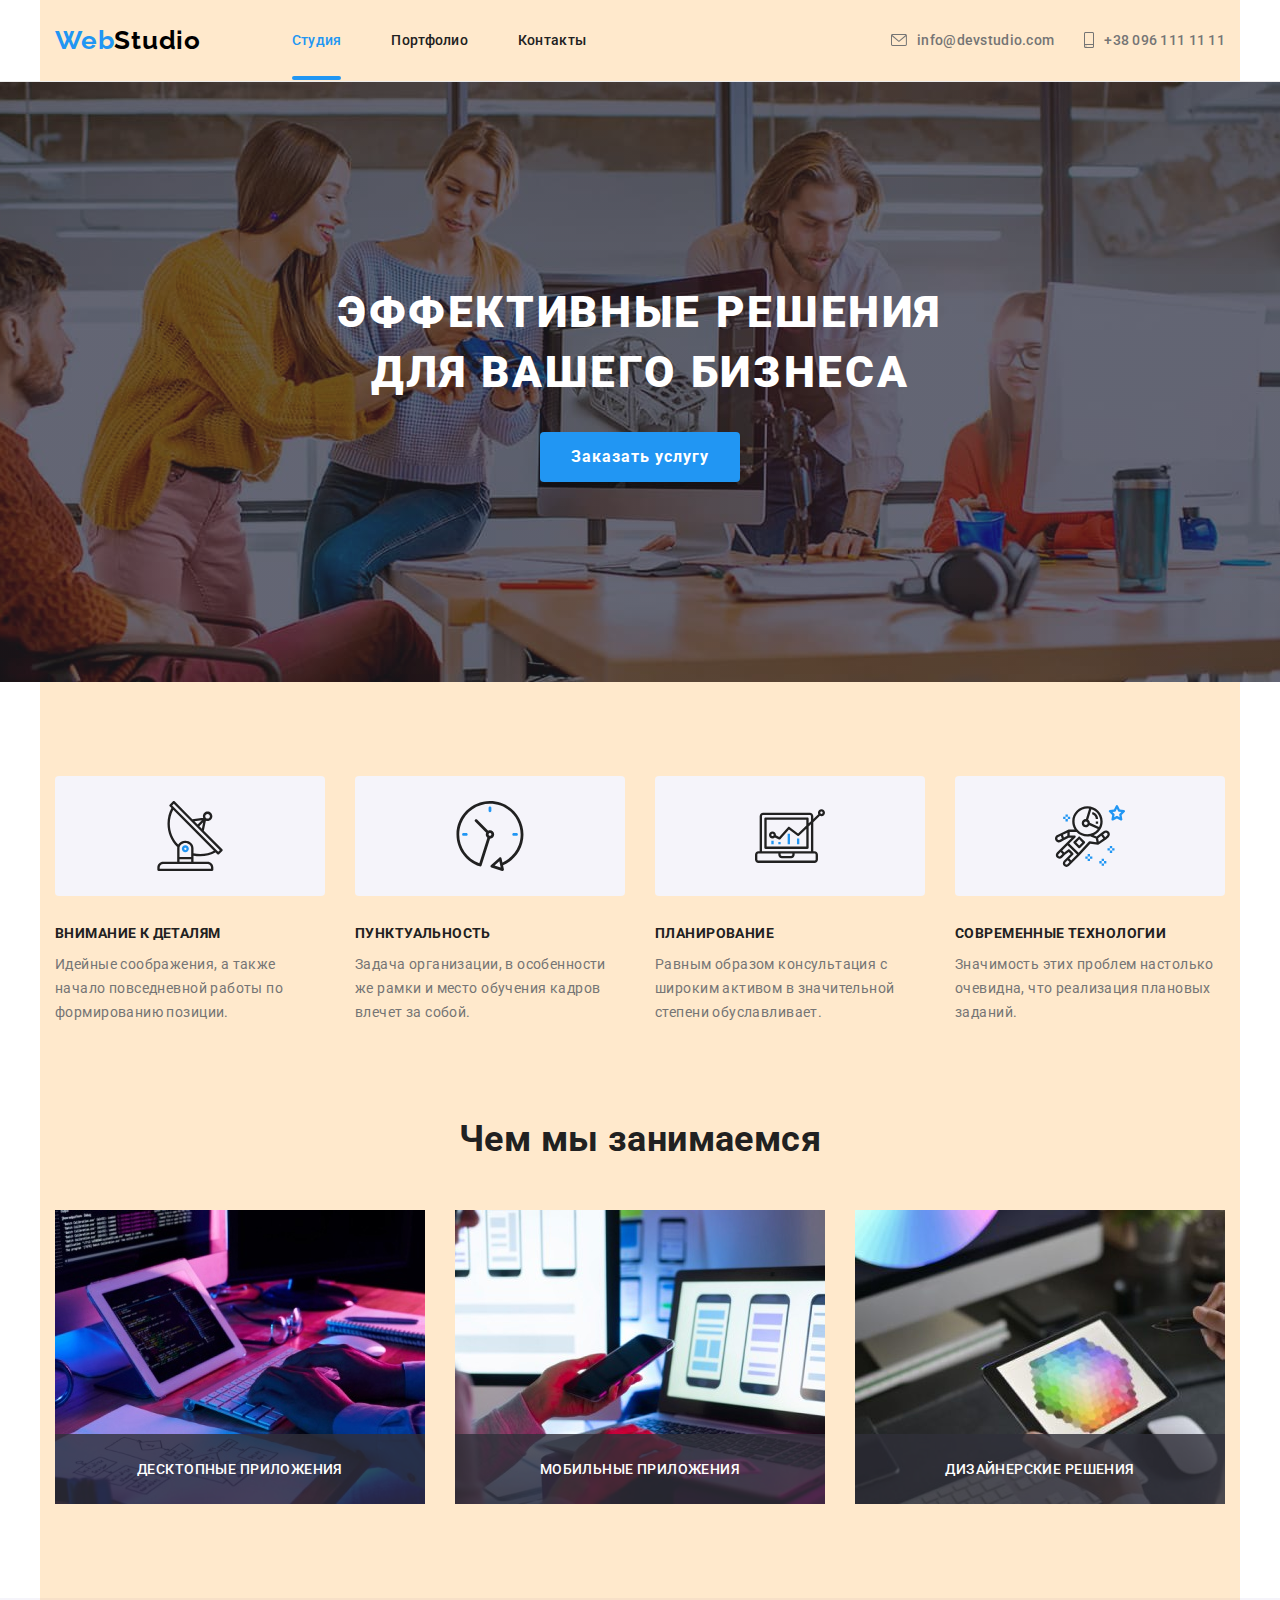
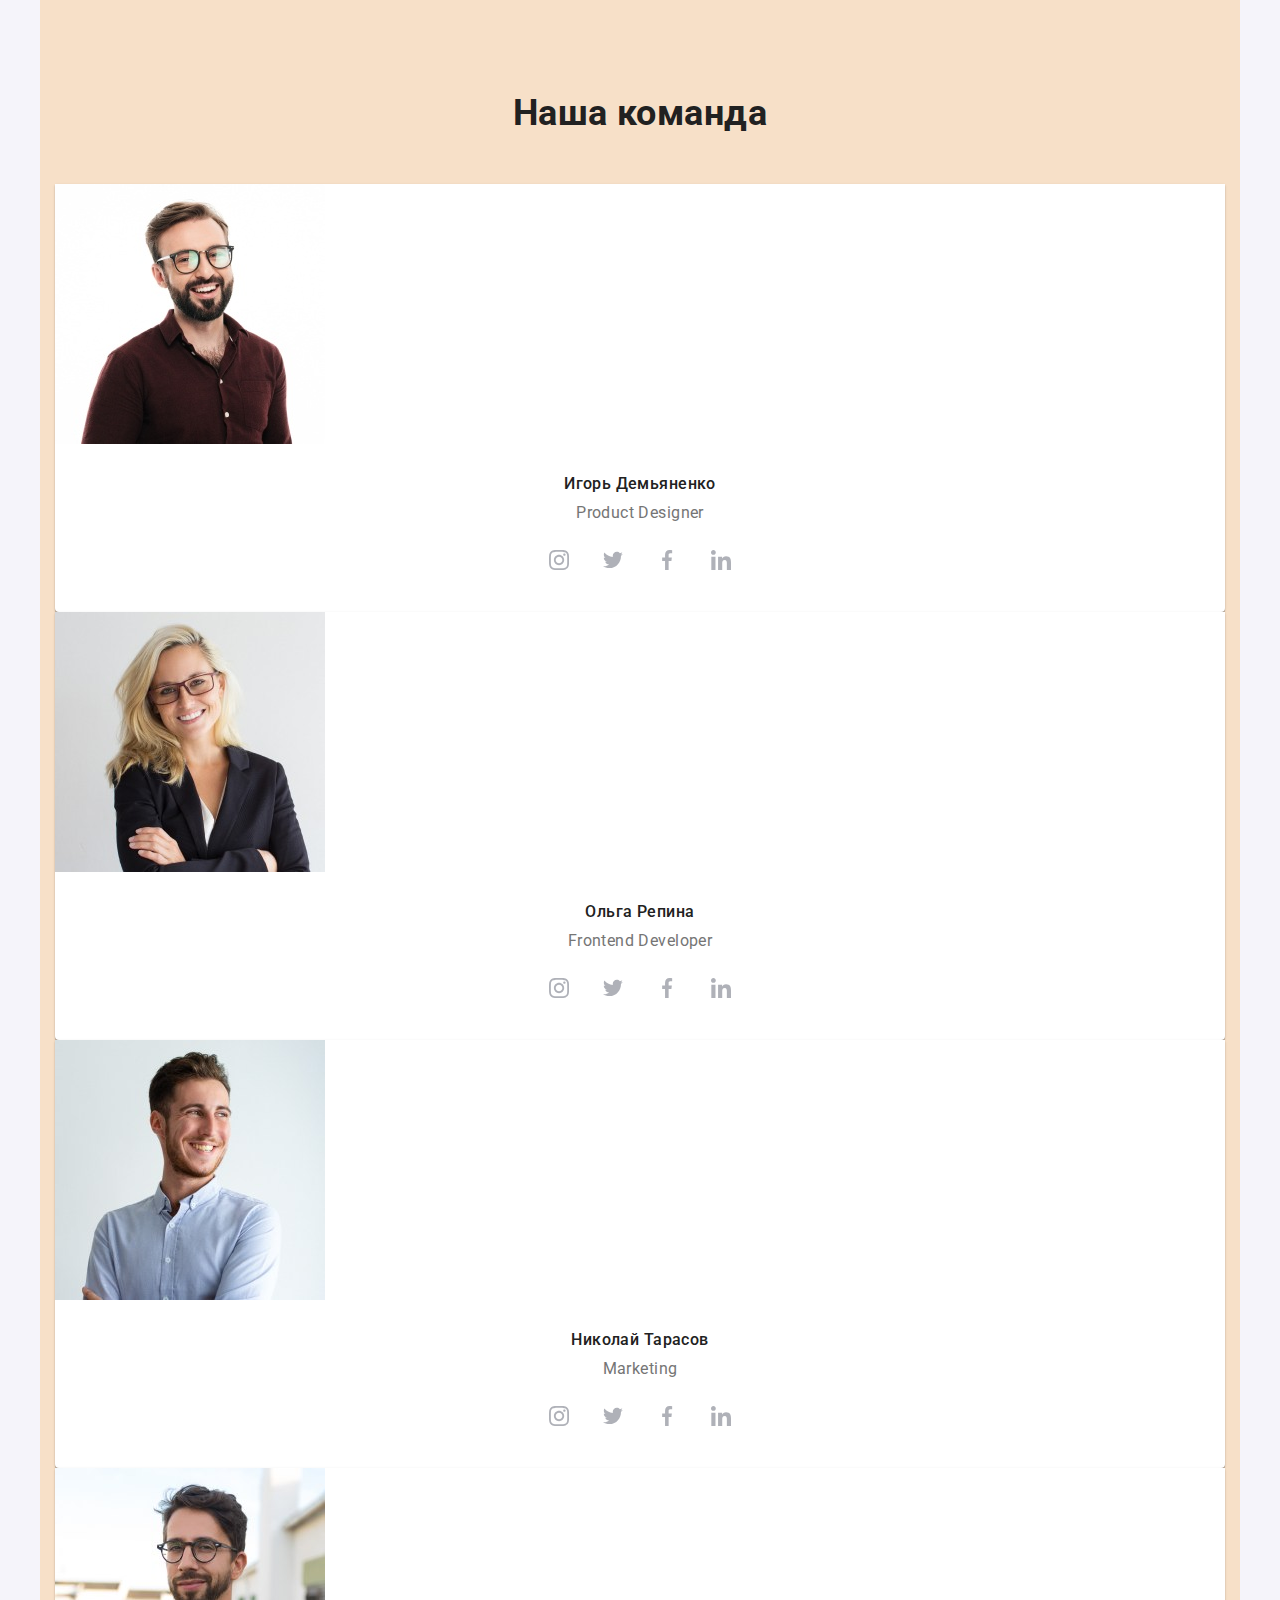
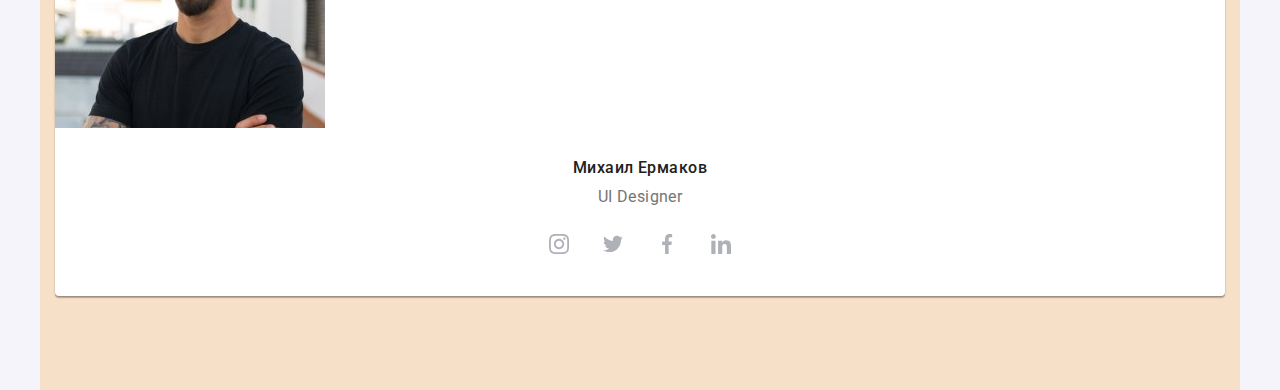
==== commit 8cc6e740: "team pictures done" ====
--- a/index.html
+++ b/index.html
@@ -112,7 +112,7 @@
 					<ul class="work__list flexbox list">
 						<li class="work__item">
 							<img
-								srcset="./images/desktop/img1@2x.jpg 2x"
+								srcset="./images/desktop/img1.jpg 1x, ./images/desktop/img1@2x.jpg 2x"
 								src="./images/desktop/img1.jpg"
 								width="370"
 								alt="Две руки на клавиатуре настольного компьютера"
@@ -121,7 +121,7 @@
 						</li>
 						<li class="work__item">
 							<img
-								srcset="./images/desktop/img2@2x.jpg 2x"
+								srcset="./images/desktop/img2.jpg 1x, ./images/desktop/img2@2x.jpg 2x"
 								src="./images/desktop/img2.jpg"
 								width="370"
 								alt="Мобильный телефон в левой руке"
@@ -130,7 +130,7 @@
 						</li>
 						<li class="work__item">
 							<img
-								srcset="./images/desktop/img3@2x.jpg 2x"
+								srcset="./images/desktop/img3.jpg 1x, ./images/desktop/img3@2x.jpg 2x"
 								src="./images/desktop/img3.jpg"
 								width="370"
 								alt="Планшет в левой руке"
@@ -140,13 +140,26 @@
 					</ul>
 				</div>
 			</section>
-			<!-- our team section -->
-			<!-- <section class="team-background">
-				<div class="container section team">
+			<section class="team-background">
+				<div class="container section">
 					<h2 class="section__title">Наша команда</h2>
-					<ul class="team__list flexbox list">
+					<ul class="team list">
 						<li class="team__item">
-							<img src="./images/team/imgproductdesigner.jpg" width="270" alt="Улыбающийся мужчина в очках с бородой" />
+							<picture>
+								<source
+									srcset="./images/mobile/imgproductdesigner.jpg 1x, ./images/mobile/imgproductdesigner@2x.jpg 2x"
+									media="(max-width: 767px)"
+								/>
+								<source
+									srcset="./images/tablet/imgproductdesigner.jpg 1x, ./images/tablet/imgproductdesigner@2x.jpg 2x"
+									media="(max-width: 1199px)"
+								/>
+								<img
+									srcset="./images/desktop/imgproductdesigner.jpg 1x, ./images/desktop/imgproductdesigner@2x.jpg 2x"
+									src="./images/desktop/imgproductdesigner.jpg"
+									alt="Улыбающийся мужчина в очках с бородой"
+								/>
+							</picture>
 							<div class="team__card">
 								<h3 class="team__title">Игорь Демьяненко</h3>
 								<p class="team__text">Product Designer</p>
@@ -195,11 +208,21 @@
 							</div>
 						</li>
 						<li class="team__item">
-							<img
-								src="./images/team/imgfrontenddeveloper.jpg"
-								width="270"
-								alt="Улыбающаяся женщина в очках с длинными волосами"
-							/>
+							<picture>
+								<source
+									srcset="./images/mobile/imgfrontenddeveloper.jpg 1x, ./images/mobile/imgfrontenddeveloper@2x.jpg 2x"
+									media="(max-width: 767px)"
+								/>
+								<source
+									srcset="./images/tablet/imgfrontenddeveloper.jpg 1x, ./images/tablet/imgfrontenddeveloper@2x.jpg 2x"
+									media="(max-width: 1199px)"
+								/>
+								<img
+									srcset="./images/desktop/imgfrontenddeveloper.jpg 1x, ./images/desktop/imgfrontenddeveloper@2x.jpg 2x"
+									src="./images/desktop/imgfrontenddeveloper.jpg"
+									alt="Улыбающаяся женщина в очках с длинными волосами"
+								/>
+							</picture>
 							<div class="team__card">
 								<h3 class="team__title">Ольга Репина</h3>
 								<p class="team__text">Frontend Developer</p>
@@ -248,7 +271,21 @@
 							</div>
 						</li>
 						<li class="team__item">
-							<img src="./images/team/imgmarketing.jpg" width="270" alt="Улыбающийся мужчина" />
+							<picture>
+								<source
+									srcset="./images/mobile/imgmarketing.jpg 1x, ./images/mobile/imgmarketing@2x.jpg 2x"
+									media="(max-width: 767px)"
+								/>
+								<source
+									srcset="./images/tablet/imgmarketing.jpg 1x, ./images/tablet/imgmarketing@2x.jpg 2x"
+									media="(max-width: 1199px)"
+								/>
+								<img
+									srcset="./images/desktop/imgmarketing.jpg 1x, ./images/desktop/imgmarketing@2x.jpg 2x"
+									src="./images/desktop/imgmarketing.jpg"
+									alt="Улыбающийся мужчина"
+								/>
+							</picture>
 							<div class="team__card">
 								<h3 class="team__title">Николай Тарасов</h3>
 								<p class="team__text">Marketing</p>
@@ -297,7 +334,21 @@
 							</div>
 						</li>
 						<li class="team__item">
-							<img src="./images/team/imguidesigner.jpg" width="270" alt="Улыбающийся мужчина в очках с бородой" />
+							<picture>
+								<source
+									srcset="./images/mobile/imguidesigner.jpg 1x, ./images/mobile/imguidesigner@2x.jpg 2x"
+									media="(max-width: 767px)"
+								/>
+								<source
+									srcset="./images/tablet/imguidesigner.jpg 1x, ./images/tablet/imguidesigner@2x.jpg 2x"
+									media="(max-width: 1199px)"
+								/>
+								<img
+									srcset="./images/desktop/imguidesigner.jpg 1x, ./images/desktop/imguidesigner@2x.jpg 2x"
+									src="./images/desktop/imguidesigner.jpg"
+									alt="Улыбающийся мужчина в очках с бородой"
+								/>
+							</picture>
 							<div class="team__card">
 								<h3 class="team__title">Михаил Ермаков</h3>
 								<p class="team__text">UI Designer</p>
@@ -347,7 +398,7 @@
 						</li>
 					</ul>
 				</div>
-			</section> -->
+			</section>
 			<!-- clients -->
 			<!-- <section>
 				<div class="container section">
--- a/css/main.min.css
+++ b/css/main.min.css
@@ -3,5 +3,5 @@
  Consolas,  'Liberation Mono',  Menlo,- monospace;font-size:1em}small{font-size:80%}sub,sup{font-size:75%;line-height:0;position:relative;vertical-align:baseline}sub{bottom:-0.25em}sup{top:-0.5em}button,input,optgroup,select,textarea{font-family:inherit;font-size:100%;line-height:1.15;margin:0}button,select{text-transform:none}button,[type='button'],[type='reset'],[type='submit']{-webkit-appearance:button}button::-moz-focus-inner,[type='button']::-moz-focus-inner,[type='reset']::-moz-focus-inner,[type='submit']::-moz-focus-inner{border-style:none;padding:0}button:-moz-focusring,[type='button']:-moz-focusring,[type='reset']:-moz-focusring,[type='submit']:-moz-focusring{outline:1px dotted ButtonText}legend{padding:0}progress{vertical-align:baseline}[type='number']::-webkit-inner-spin-button,[type='number']::-webkit-outer-spin-button{height:auto}[type='search']{-webkit-appearance:textfield;outline-offset:-2px}[type='search']::-webkit-search-decoration{-webkit-appearance:none}::-webkit-file-upload-button{-webkit-appearance:button;font:inherit}summary{display:list-item}body{background-color:#fff;font-family:"Roboto", sans-serif;font-style:normal;font-weight:400;font-size:14px;letter-spacing:0.03em}img{display:block;max-width:100%;height:auto}textarea{resize:none}.flexbox{display:flex}.link{text-decoration:none}.list{margin:0;padding:0;list-style:none}.invisible{position:absolute;width:1px;height:1px;margin:-1px;border:0;padding:0;clip:rect(0, 0, 0, 0);overflow:hidden}.logo{font-family:"Raleway", sans-serif;font-style:normal;font-weight:700;font-size:24px;line-height:1.167;letter-spacing:0.03em}@media screen and (min-width: 1200px){.logo{font-size:26px;line-height:1.192}}.logo__header{color:#000}.logo__footer{color:#fff}.logo--accent{color:#2196f3;transition:color 250ms cubic-bezier(0.4, 0, 0.2, 1)}.logo__header:hover>.logo--accent,.logo__header:focus>.logo--accent,.logo__footer:hover>.logo--accent,.logo__footer:focus>.logo--accent{color:#188ce8}.menu-button{display:inline-flex;margin:0;padding:0;border:none;background-color:transparent}.menu-button .burger-close{display:none}.menu-button.is-open .burger-close{display:block}.menu-button.is-open .burger{display:none}@media screen and (min-width: 768px){.menu-button{display:none}}.menu-button:hover .burger,.menu-button:hover .burger-close,.menu-button:focus-within .burger,.menu-button:focus-within .burger-close{fill:#2196f3}.menu-button:hover{cursor:pointer}.form-button{display:inline-flex;width:200px;height:50px;justify-content:center;align-items:center;background-color:#2196f3;box-shadow:0px 4px 4px rgba(0,0,0,0.15);border:none;border-radius:4px;font-weight:700;font-size:16px;line-height:30px;letter-spacing:0.06em;color:#ffffff;cursor:pointer;transition:background-color 250ms cubic-bezier(0.4, 0, 0.2, 1)}.form-button:hover,.form-button:focus{background-color:#188ce8}.filter__button{padding:6px 22px;border:none;text-align:center;font-weight:500;font-size:16px;line-height:1.62;color:#212121;background-color:#f5f4fa;border-radius:4px;cursor:pointer;transition:color 250ms cubic-bezier(0.4, 0, 0.2, 1),background-color 250ms cubic-bezier(0.4, 0, 0.2, 1),box-shadow 250ms cubic-bezier(0.4, 0, 0.2, 1)}.filter__button:hover,.filter__button:focus{box-shadow:0px 3px 1px rgba(0,0,0,0.1),0px 1px 2px rgba(0,0,0,0.08),0px 2px 2px rgba(0,0,0,0.12);color:#fff;background-color:#2196f3}.close-button{position:absolute;top:8px;right:8px;width:30px;height:30px;border-radius:50%;background:#ffffff;border:1px solid rgba(0,0,0,0.1);cursor:pointer}.close-button__icon{position:absolute;width:11px;height:11px;top:50%;left:50%;transform:translate(-50%, -50%);fill:#000000;transition:fill 250ms cubic-bezier(0.4, 0, 0.2, 1)}.close-button:hover .close-button__icon,.close-button:focus .close-button__icon{fill:#2196f3}.menu{padding-top:60px;padding-bottom:60px;text-align:center}@media screen and (min-width: 768px){.menu{display:flex;padding:0;line-height:1.143}}@media screen and (max-width: 767px){.menu{display:none;position:absolute;top:100%;left:0;width:100%;height:393px;background-color:#ffffff;box-shadow:0px 4px 8px rgba(0,0,0,0.04),0px 2px 4px rgba(0,0,0,0.08),0px 1px 3px rgba(0,0,0,0.16);font-size:18px;line-height:1.167;z-index:3}.menu.is-open{display:flex;flex-direction:column;justify-content:space-between}}.net-list{justify-content:center;align-items:center}.net-list__item:not(:last-child){margin-right:10px}.net-list__link{display:flex;width:44px;height:44px;border-radius:50%;justify-content:center;align-items:center;background-color:transparent;fill:#afb1b8;transition:background-color 250ms cubic-bezier(0.4, 0, 0.2, 1),fill 250ms cubic-bezier(0.4, 0, 0.2, 1)}.net-list__link:hover,.net-list__link:focus{background-color:#2196f3;fill:#fff}.net-list__icon{width:20px;height:20px}.form{display:flex;flex-direction:column;align-items:center}.form__label{position:relative;display:flex;flex-direction:column;width:100%;cursor:pointer}.form__label:not(:nth-child(4)){margin-bottom:10px}.form__label:nth-child(4){margin-bottom:20px}.form__text{display:inline-block;margin-bottom:4px;font-weight:400;font-size:12px;line-height:14px;letter-spacing:0.01em;color:#757575}.form__field{width:100%;height:40px;outline:none;padding-left:42px;border:1px solid rgba(33,33,33,0.2);border-radius:4px;font-weight:400;font-size:16px;line-height:20px;letter-spacing:0.03em;background-color:transparent;cursor:pointer;transition:border-color 250ms cubic-bezier(0.4, 0, 0.2, 1)}.form__field:hover,.form__field:focus{border-color:#2196f3}.form__textarea{height:120px;padding:12px 16px}.form__textarea::placeholder{font-weight:normal;font-size:12px;line-height:20px;letter-spacing:0.01em;color:rgba(117,117,117,0.5)}.form__icon{position:absolute;left:12px;bottom:11px;width:18px;height:18px;fill:#212121;transition:fill 250ms cubic-bezier(0.4, 0, 0.2, 1);z-index:-1}.form__field:hover+.form__icon,.form__label:focus-within .form__icon{fill:#2196f3}.form__deal{display:flex;height:24px;margin-bottom:30px;line-height:1.714;align-items:center;cursor:pointer}.form__checkbox:not(:checked)+.form__custom-checkbox{border:2px solid #212121;border-radius:2px}.form__checkbox:checked+.form__custom-checkbox{border-color:transparent;transition:background-color 250ms cubic-bezier(0.4, 0, 0.2, 1);background-image:url(../images/icons/check.svg)}.form__checkbox:not(:checked):hover+.form__custom-checkbox,.form__checkbox:not(:checked):focus+.form__custom-checkbox{border-color:#2196f3}.form__custom-checkbox{display:inline-block;width:16px;height:15px;margin-right:8px;vertical-align:middle}.form__accept{margin:0 4px 0 0;color:#757575}.form__link{color:#2196f3}.backdrop{position:fixed;top:0;right:0;width:100%;height:100%;background-color:rgba(0,0,0,0.2);transition:opacity 250ms cubic-bezier(0.4, 0, 0.2, 1)}.backdrop.is-hidden{opacity:0;pointer-events:none}.modal-window{position:absolute;top:50%;left:50%;transform:translate(-50%, -50%) scale(1);width:528px;height:581px;padding:40px;background-color:#ffffff;box-shadow:0px 1px 3px rgba(0,0,0,0.12),0px 1px 1px rgba(0,0,0,0.14),0px 2px 1px rgba(0,0,0,0.2);border-radius:4px;overflow:hidden;transition:transform 250ms cubic-bezier(0.4, 0, 0.2, 1),opacity 250ms cubic-bezier(0.4, 0, 0.2, 1)}.modal-window__heading{margin:0 0 12px;font-weight:700;font-size:20px;line-height:23px;text-align:center;letter-spacing:0.03em;color:#212121}.backdrop.is-hidden .modal-window{opacity:0;transform:translate(-50%, -50%) scale(0)}.container{max-width:480px;padding-left:15px;padding-right:15px;margin-left:auto;margin-right:auto;background-color:rgba(255,145,0,0.2)}@media screen and (min-width: 768px){.container{max-width:768px}}@media screen and (min-width: 1200px){.container{max-width:1200px}}.section{padding-top:94px;padding-bottom:94px}.section__title{margin-top:0;margin-bottom:50px;font-weight:700;font-size:36px;line-height:1.17;text-align:center;color:#212121}.header-border{border-bottom:1px solid #ececec;position:relative}.header{justify-content:space-between;align-items:center;padding-top:10px;padding-bottom:10px}@media screen and (min-width: 768px){.header{padding-top:20px;padding-bottom:20px}}@media screen and (min-width: 1200px){.header{padding-top:25px;padding-bottom:25px}}@media screen and (min-width: 768px){.navigation-box{display:flex;align-items:center;margin-right:auto}}.navigation{display:inline-block}@media screen and (min-width: 768px){.navigation{display:inline-flex}}.contacts{display:inline-block}@media screen and (min-width: 1200px){.contacts{display:inline-flex}}.navigation__item{position:relative}@media screen and (max-width: 767px){.navigation__item{display:flex;justify-content:center}.navigation__item:first-child{margin-bottom:52px}.navigation__item:last-child{margin-top:40px}}@media screen and (min-width: 768px){.navigation__item:not(:last-child){margin-right:50px}.navigation__item:last-child{margin-right:84px}}@media screen and (min-width: 1200px){.navigation__item:last-child{margin-right:305px}}@media screen and (max-width: 767px){.contacts__item{display:flex;justify-content:center}.contacts__item:not(:last-child){margin-bottom:16px}}@media screen and (min-width: 768px){.contacts__item:not(:last-child){margin-bottom:10px}}@media screen and (min-width: 1200px){.contacts__item:not(:last-child){margin-bottom:0;margin-right:30px}}.navigation__link,.contacts{font-weight:500;letter-spacing:0.02em;text-decoration:none;color:#212121;transition:color 250ms cubic-bezier(0.4, 0, 0.2, 1)}@media screen and (min-width: 768px) and (max-width: 1199px){.contacts{font-size:12px;line-height:1.167}}.contacts__link{display:flex;align-items:center;text-decoration:none;color:#757575;transition:color 250ms cubic-bezier(0.4, 0, 0.2, 1)}.contacts__link:hover,.contacts__link:focus{color:#2196f3}.envelope{width:16px;height:12px;margin-right:10px;fill:#757575;transition:fill 250ms cubic-bezier(0.4, 0, 0.2, 1)}.contacts__link:hover .envelope,.contacts__link:focus .envelope{fill:#2196f3}.smartphone{width:10px;height:16px;margin-right:10px;fill:#757575;transition:fill 250ms cubic-bezier(0.4, 0, 0.2, 1)}.contacts__link:hover .smartphone,.contacts__link:focus .smartphone{fill:#2196f3}.navigation__link:hover,.navigation__link:focus{color:#2196f3}.hero{display:flex;flex-direction:column;justify-content:center;align-items:center;margin-left:auto;margin-right:auto;text-align:center;background-color:#c4c4c4;max-width:480px;height:400px;background-image:linear-gradient(rgba(47,48,58,0.4), rgba(47,48,58,0.4)),url(../images/mobile/hero.jpg);background-size:480px 400px;background-repeat:no-repeat;background-position:center;background-size:cover}@media screen and (min-device-pixel-ratio: 2), screen and (min-resolution: 192dpi), screen and (min-resolution: 2dppx){.hero{background-image:linear-gradient(rgba(47,48,58,0.4), rgba(47,48,58,0.4)),url(../images/mobile/hero@2x.jpg)}}@media screen and (min-width: 768px){.hero{max-width:768px;height:400px;background-image:linear-gradient(rgba(47,48,58,0.4), rgba(47,48,58,0.4)),url(../images/tablet/hero.jpg);background-size:768px 400px}}@media screen and (min-width: 768px) and (min-device-pixel-ratio: 2), screen and (min-width: 768px) and (min-resolution: 192dpi), screen and (min-width: 768px) and (min-resolution: 2dppx){.hero{background-image:linear-gradient(rgba(47,48,58,0.4), rgba(47,48,58,0.4)),url(../images/tablet/hero@2x.jpg)}}@media screen and (min-width: 1200px){.hero{max-width:1600px;height:600px;background-image:linear-gradient(rgba(47,48,58,0.4), rgba(47,48,58,0.4)),url(../images/desktop/hero.jpg);background-size:1600px 600px}}@media screen and (min-width: 1200px) and (min-device-pixel-ratio: 2), screen and (min-width: 1200px) and (min-resolution: 192dpi), screen and (min-width: 1200px) and (min-resolution: 2dppx){.hero{background-image:linear-gradient(rgba(47,48,58,0.4), rgba(47,48,58,0.4)),url(../images/desktop/hero@2x.jpg)}}.hero__title{margin-top:0;margin-bottom:30px;font-weight:900;font-size:26px;line-height:1.616;letter-spacing:0.06em;text-transform:uppercase;color:#fff}@media screen and (min-width: 1200px){.hero__title{font-size:44px;line-height:1.364}}.feature{padding-top:60px;padding-bottom:60px}@media screen and (min-width: 1200px){.feature{padding-top:94px;padding-bottom:0}}.feature__list{display:block}@media screen and (min-width: 768px){.feature__list{display:flex;flex-wrap:wrap}}@media screen and (max-width: 767px){.feature__item:not(:first-child){margin-top:30px}}@media screen and (min-width: 768px) and (max-width: 1199px){.feature__item{flex-basis:calc((100% - 30px) / 2)}.feature__item:nth-child(odd){margin-right:30px}}@media screen and (max-width: 1199px){.feature__item:nth-child(n+3){margin-top:30px}}@media screen and (min-width: 1200px){.feature__item{flex-basis:calc((100% - 3 * 30px) / 4)}.feature__item:not(:last-child){margin-right:30px}}.feature__wrap{display:flex;justify-content:center;align-items:center;height:120px;margin-bottom:30px;background-color:#f5f4fa;border-radius:4px}.feature__title{margin:0;font-size:14px;letter-spacing:0.03em;font-weight:700;line-height:1.14;text-transform:uppercase;color:#212121}@media screen and (max-width: 767px){.feature__title{text-align:center}}.feature__text{line-height:24px;color:#757575;margin:10px 0 0}@media screen and (max-width: 1199px){.work{display:none}}.work__list{flex-wrap:wrap}.work__item{width:calc((100% - 2 * 30px) / 3);position:relative}.work__item:not(:nth-child(3n)){margin-right:30px}.work__item::before{position:absolute;bottom:0;left:0;content:"";width:100%;height:70px;background-color:rgba(47,48,58,0.8)}.work__text{position:absolute;bottom:27px;width:100%;margin:0;font-weight:500;line-height:1.143;text-transform:uppercase;text-align:center;color:#fff}.team-background{background-color:#f5f4fa}.team__list{flex-wrap:wrap}.team__item{margin:0;width:calc((100% - 30px * 3) / 4);text-align:center;background-color:#fff;box-shadow:0px 1px 3px rgba(0,0,0,0.12),0px 1px 1px rgba(0,0,0,0.14),0px 2px 1px rgba(0,0,0,0.2);border-radius:0px 0px 4px 4px}.team__item:not(:nth-child(4n)){margin-right:30px}.team__card{padding-top:30px;padding-bottom:30px}.team__title{margin:0 0 10px;font-weight:500;font-size:16px;line-height:1.19;color:#212121}.team__text{margin:0 0 16px;font-size:16px;line-height:1.19;color:#757575}.clients{flex-wrap:wrap}.clients__item:not(:nth-child(6n)){margin-right:30px}.clients__item:nth-child(n+7){margin-top:30px}.clients__link{display:flex;justify-content:center;align-items:center;width:170px;height:90px;border:1px solid #afb1b8;border-radius:4px;transition:border-color 250ms cubic-bezier(0.4, 0, 0.2, 1)}.clients__link:hover,.clients__link:focus{border-color:#2196f3}.clients__icon{fill:#afb1b8;transition:fill 250ms cubic-bezier(0.4, 0, 0.2, 1)}.clients__item:nth-child(1) .clients__icon{width:44px;height:49px}.clients__item:nth-child(2) .clients__icon{width:40px;height:52px}.clients__item:nth-child(3) .clients__icon{width:41px;height:42px}.clients__item:nth-child(4) .clients__icon{width:80px;height:42px}.clients__item:nth-child(5) .clients__icon{width:59px;height:47px}.clients__item:nth-child(6) .clients__icon{width:88px;height:45px}.clients__link:hover .clients__icon,.clients__link:focus .clients__icon{fill:#2196f3}.filter{display:flex;margin-bottom:50px;justify-content:center}.filter__item:not(:last-child){margin-right:8px}.portfolio{display:flex;flex-wrap:wrap}.portfolio__item{width:calc((100% - 30px * 2) / 3);border:1px solid #eeeeee;transition:box-shadow 250ms cubic-bezier(0.4, 0, 0.2, 1)}.portfolio__item:not(:nth-child(3n)){margin-right:30px}.portfolio__item:not(:nth-last-child(-n+3)){margin-bottom:30px}.portfolio__item:hover,.portfolio__item:focus-within{border:1px solid rgba(0,0,0,0.16);box-shadow:0px 1px 1px rgba(0,0,0,0.12),0px 4px 4px rgba(0,0,0,0.06),1px 4px 6px rgba(0,0,0,0.16)}.portfolio__link{text-decoration:none}.portfolio__card{padding:20px 24px}.portfolio__title{margin:0 0 4px;font-weight:700;font-size:18px;line-height:2;letter-spacing:0.06em;color:#212121}.portfolio__text{margin:0;font-size:16px;line-height:1.87;color:#757575}.overlay{position:relative;overflow:hidden}.overlay::before{content:"";display:block;position:absolute;top:0;left:0;background:rgba(33,150,243,0.9);width:100%;height:100%;transform:translateY(101%);transition:transform 250ms cubic-bezier(0.4, 0, 0.2, 1)}.overlay__wrap{position:absolute;top:0;left:0;width:100%;height:100%;margin:0;display:flex;align-items:center;padding:24px;transform:translateY(100%);transition:transform 250ms cubic-bezier(0.4, 0, 0.2, 1)}.overlay__text{color:#fff;font-size:18px;line-height:1.556}.portfolio__link:hover .overlay::before,.portfolio__link:focus .overlay::before,.portfolio__link:hover .overlay__wrap,.portfolio__link:focus .overlay__wrap{transform:translateY(0)}.footer-background{background-color:#2f303a}.footer{padding-top:60px;padding-bottom:60px;align-items:baseline}.address-wrap{width:calc((100% - 30px * 3) / 4);margin-right:30px}.address{margin-top:20px}.address__list{font-style:normal;line-height:1.71}.address__list:first-child{color:#fff}.address__item:not(:last-child){margin-bottom:9px}.address__link{color:rgba(255,255,255,0.6);transition:color 250ms cubic-bezier(0.4, 0, 0.2, 1)}.address__link:hover,.address__link:focus{color:#2196f3}.join{width:calc((100% - 30px * 3) / 4);margin-right:30px;text-transform:uppercase;font-weight:700;line-height:16px;color:#ffffff}.join__heading{margin:0 0 20px 0}.join__list{margin-top:20px}.join__item:not(:last-child){margin-right:10px}.join__link{display:flex;width:44px;height:44px;border-radius:50%;justify-content:center;align-items:center;background:rgba(255,255,255,0.1);transition:background-color 250ms cubic-bezier(0.4, 0, 0.2, 1)}.join__link:hover,.join__link:focus{background-color:#2196f3}.join__icon{width:20px;height:20px;fill:#ffffff}.subscribe{width:calc((100% - 30px) / 2);text-transform:uppercase;font-weight:700;line-height:16px;color:#ffffff}.subscribe__heading{margin:0 0 20px 0}.subscribe__form{display:flex;align-items:center}.subscribe__email{display:inline-flex;width:358px;height:50px;margin-right:12px;padding-left:16px;border:1px solid rgba(255,255,255,0.3);filter:drop-shadow(0px 4px 4px rgba(0,0,0,0.15));border-radius:4px;background-color:#2f303a;font-weight:400;font-size:16px;line-height:20px;letter-spacing:0.03em;color:#ffffff;transition:border-color 250ms cubic-bezier(0.4, 0, 0.2, 1)}.subscribe__email::placeholder{color:rgba(255,255,255,0.6)}.subscribe__email:hover,.subscribe__email:focus{border-color:#2196f3}.subscribe__icon{margin-left:10px;width:24px;height:24px;fill:#ffffff}.current-page{color:#2196f3}.current-page::after{position:absolute;bottom:-8px;left:50%;transform:translate(-50%, 0);content:"";width:62px;height:4px;border-radius:2px;background-color:#2196f3}@media screen and (min-width: 768px){.current-page::after{bottom:-32px;left:0;width:100%;transform:translate(0)}}
+ monospace;font-size:1em}small{font-size:80%}sub,sup{font-size:75%;line-height:0;position:relative;vertical-align:baseline}sub{bottom:-0.25em}sup{top:-0.5em}button,input,optgroup,select,textarea{font-family:inherit;font-size:100%;line-height:1.15;margin:0}button,select{text-transform:none}button,[type='button'],[type='reset'],[type='submit']{-webkit-appearance:button}button::-moz-focus-inner,[type='button']::-moz-focus-inner,[type='reset']::-moz-focus-inner,[type='submit']::-moz-focus-inner{border-style:none;padding:0}button:-moz-focusring,[type='button']:-moz-focusring,[type='reset']:-moz-focusring,[type='submit']:-moz-focusring{outline:1px dotted ButtonText}legend{padding:0}progress{vertical-align:baseline}[type='number']::-webkit-inner-spin-button,[type='number']::-webkit-outer-spin-button{height:auto}[type='search']{-webkit-appearance:textfield;outline-offset:-2px}[type='search']::-webkit-search-decoration{-webkit-appearance:none}::-webkit-file-upload-button{-webkit-appearance:button;font:inherit}summary{display:list-item}body{background-color:#fff;font-family:"Roboto", sans-serif;font-style:normal;font-weight:400;font-size:14px;letter-spacing:0.03em}img{display:block;max-width:100%;height:auto}textarea{resize:none}.flexbox{display:flex}.link{text-decoration:none}.list{margin:0;padding:0;list-style:none}.invisible{position:absolute;width:1px;height:1px;margin:-1px;border:0;padding:0;clip:rect(0, 0, 0, 0);overflow:hidden}.logo{font-family:"Raleway", sans-serif;font-style:normal;font-weight:700;font-size:24px;line-height:1.167;letter-spacing:0.03em}@media screen and (min-width: 1200px){.logo{font-size:26px;line-height:1.192}}.logo__header{color:#000}.logo__footer{color:#fff}.logo--accent{color:#2196f3;transition:color 250ms cubic-bezier(0.4, 0, 0.2, 1)}.logo__header:hover>.logo--accent,.logo__header:focus>.logo--accent,.logo__footer:hover>.logo--accent,.logo__footer:focus>.logo--accent{color:#188ce8}.menu-button{display:inline-flex;margin:0;padding:0;border:none;background-color:transparent}.menu-button .burger-close{display:none}.menu-button.is-open .burger-close{display:block}.menu-button.is-open .burger{display:none}@media screen and (min-width: 768px){.menu-button{display:none}}.menu-button:hover .burger,.menu-button:hover .burger-close,.menu-button:focus-within .burger,.menu-button:focus-within .burger-close{fill:#2196f3}.menu-button:hover{cursor:pointer}.form-button{display:inline-flex;width:200px;height:50px;justify-content:center;align-items:center;background-color:#2196f3;box-shadow:0px 4px 4px rgba(0,0,0,0.15);border:none;border-radius:4px;font-weight:700;font-size:16px;line-height:30px;letter-spacing:0.06em;color:#ffffff;cursor:pointer;transition:background-color 250ms cubic-bezier(0.4, 0, 0.2, 1)}.form-button:hover,.form-button:focus{background-color:#188ce8}.filter__button{padding:6px 22px;border:none;text-align:center;font-weight:500;font-size:16px;line-height:1.62;color:#212121;background-color:#f5f4fa;border-radius:4px;cursor:pointer;transition:color 250ms cubic-bezier(0.4, 0, 0.2, 1),background-color 250ms cubic-bezier(0.4, 0, 0.2, 1),box-shadow 250ms cubic-bezier(0.4, 0, 0.2, 1)}.filter__button:hover,.filter__button:focus{box-shadow:0px 3px 1px rgba(0,0,0,0.1),0px 1px 2px rgba(0,0,0,0.08),0px 2px 2px rgba(0,0,0,0.12);color:#fff;background-color:#2196f3}.close-button{position:absolute;top:8px;right:8px;width:30px;height:30px;border-radius:50%;background:#ffffff;border:1px solid rgba(0,0,0,0.1);cursor:pointer}.close-button__icon{position:absolute;width:11px;height:11px;top:50%;left:50%;transform:translate(-50%, -50%);fill:#000000;transition:fill 250ms cubic-bezier(0.4, 0, 0.2, 1)}.close-button:hover .close-button__icon,.close-button:focus .close-button__icon{fill:#2196f3}.menu{padding-top:60px;padding-bottom:60px;text-align:center}@media screen and (min-width: 768px){.menu{display:flex;padding:0;line-height:1.143}}@media screen and (max-width: 767px){.menu{display:none;position:absolute;top:100%;left:0;width:100%;height:393px;background-color:#ffffff;box-shadow:0px 4px 8px rgba(0,0,0,0.04),0px 2px 4px rgba(0,0,0,0.08),0px 1px 3px rgba(0,0,0,0.16);font-size:18px;line-height:1.167;z-index:3}.menu.is-open{display:flex;flex-direction:column;justify-content:space-between}}.net-list{justify-content:center;align-items:center}.net-list__item:not(:last-child){margin-right:10px}.net-list__link{display:flex;width:44px;height:44px;border-radius:50%;justify-content:center;align-items:center;background-color:transparent;fill:#afb1b8;transition:background-color 250ms cubic-bezier(0.4, 0, 0.2, 1),fill 250ms cubic-bezier(0.4, 0, 0.2, 1)}.net-list__link:hover,.net-list__link:focus{background-color:#2196f3;fill:#fff}.net-list__icon{width:20px;height:20px}.form{display:flex;flex-direction:column;align-items:center}.form__label{position:relative;display:flex;flex-direction:column;width:100%;cursor:pointer}.form__label:not(:nth-child(4)){margin-bottom:10px}.form__label:nth-child(4){margin-bottom:20px}.form__text{display:inline-block;margin-bottom:4px;font-weight:400;font-size:12px;line-height:14px;letter-spacing:0.01em;color:#757575}.form__field{width:100%;height:40px;outline:none;padding-left:42px;border:1px solid rgba(33,33,33,0.2);border-radius:4px;font-weight:400;font-size:16px;line-height:20px;letter-spacing:0.03em;background-color:transparent;cursor:pointer;transition:border-color 250ms cubic-bezier(0.4, 0, 0.2, 1)}.form__field:hover,.form__field:focus{border-color:#2196f3}.form__textarea{height:120px;padding:12px 16px}.form__textarea::placeholder{font-weight:normal;font-size:12px;line-height:20px;letter-spacing:0.01em;color:rgba(117,117,117,0.5)}.form__icon{position:absolute;left:12px;bottom:11px;width:18px;height:18px;fill:#212121;transition:fill 250ms cubic-bezier(0.4, 0, 0.2, 1);z-index:-1}.form__field:hover+.form__icon,.form__label:focus-within .form__icon{fill:#2196f3}.form__deal{display:flex;height:24px;margin-bottom:30px;line-height:1.714;align-items:center;cursor:pointer}.form__checkbox:not(:checked)+.form__custom-checkbox{border:2px solid #212121;border-radius:2px}.form__checkbox:checked+.form__custom-checkbox{border-color:transparent;transition:background-color 250ms cubic-bezier(0.4, 0, 0.2, 1);background-image:url(../images/icons/check.svg)}.form__checkbox:not(:checked):hover+.form__custom-checkbox,.form__checkbox:not(:checked):focus+.form__custom-checkbox{border-color:#2196f3}.form__custom-checkbox{display:inline-block;width:16px;height:15px;margin-right:8px;vertical-align:middle}.form__accept{margin:0 4px 0 0;color:#757575}.form__link{color:#2196f3}.backdrop{position:fixed;top:0;right:0;width:100%;height:100%;background-color:rgba(0,0,0,0.2);transition:opacity 250ms cubic-bezier(0.4, 0, 0.2, 1)}.backdrop.is-hidden{opacity:0;pointer-events:none}.modal-window{position:absolute;top:50%;left:50%;transform:translate(-50%, -50%) scale(1);width:528px;height:581px;padding:40px;background-color:#ffffff;box-shadow:0px 1px 3px rgba(0,0,0,0.12),0px 1px 1px rgba(0,0,0,0.14),0px 2px 1px rgba(0,0,0,0.2);border-radius:4px;overflow:hidden;transition:transform 250ms cubic-bezier(0.4, 0, 0.2, 1),opacity 250ms cubic-bezier(0.4, 0, 0.2, 1)}.modal-window__heading{margin:0 0 12px;font-weight:700;font-size:20px;line-height:23px;text-align:center;letter-spacing:0.03em;color:#212121}.backdrop.is-hidden .modal-window{opacity:0;transform:translate(-50%, -50%) scale(0)}.container{max-width:480px;padding-left:15px;padding-right:15px;margin-left:auto;margin-right:auto;background-color:rgba(255,145,0,0.2)}@media screen and (min-width: 768px){.container{max-width:768px}}@media screen and (min-width: 1200px){.container{max-width:1200px}}.section{padding-top:60px;padding-bottom:60px}@media screen and (min-width: 1200px){.section{padding-top:94px;padding-bottom:94px}}.section__title{margin-top:0;margin-bottom:30px;font-weight:700;font-size:28px;line-height:1.179;text-align:center;color:#212121}@media screen and (min-width: 1200px){.section__title{margin-bottom:50px;font-size:36px;line-height:1.167}}.header-border{border-bottom:1px solid #ececec;position:relative}.header{justify-content:space-between;align-items:center;padding-top:10px;padding-bottom:10px}@media screen and (min-width: 768px){.header{padding-top:20px;padding-bottom:20px}}@media screen and (min-width: 1200px){.header{padding-top:25px;padding-bottom:25px}}@media screen and (min-width: 768px){.navigation-box{display:flex;align-items:center;margin-right:auto}}.navigation{display:inline-block}@media screen and (min-width: 768px){.navigation{display:inline-flex}}.contacts{display:inline-block}@media screen and (min-width: 1200px){.contacts{display:inline-flex}}.navigation__item{position:relative}@media screen and (max-width: 767px){.navigation__item{display:flex;justify-content:center}.navigation__item:first-child{margin-bottom:52px}.navigation__item:last-child{margin-top:40px}}@media screen and (min-width: 768px){.navigation__item:not(:last-child){margin-right:50px}.navigation__item:last-child{margin-right:84px}}@media screen and (min-width: 1200px){.navigation__item:last-child{margin-right:305px}}@media screen and (max-width: 767px){.contacts__item{display:flex;justify-content:center}.contacts__item:not(:last-child){margin-bottom:16px}}@media screen and (min-width: 768px){.contacts__item:not(:last-child){margin-bottom:10px}}@media screen and (min-width: 1200px){.contacts__item:not(:last-child){margin-bottom:0;margin-right:30px}}.navigation__link,.contacts{font-weight:500;letter-spacing:0.02em;text-decoration:none;color:#212121;transition:color 250ms cubic-bezier(0.4, 0, 0.2, 1)}@media screen and (min-width: 768px) and (max-width: 1199px){.contacts{font-size:12px;line-height:1.167}}.contacts__link{display:flex;align-items:center;text-decoration:none;color:#757575;transition:color 250ms cubic-bezier(0.4, 0, 0.2, 1)}.contacts__link:hover,.contacts__link:focus{color:#2196f3}.envelope{width:16px;height:12px;margin-right:10px;fill:#757575;transition:fill 250ms cubic-bezier(0.4, 0, 0.2, 1)}.contacts__link:hover .envelope,.contacts__link:focus .envelope{fill:#2196f3}.smartphone{width:10px;height:16px;margin-right:10px;fill:#757575;transition:fill 250ms cubic-bezier(0.4, 0, 0.2, 1)}.contacts__link:hover .smartphone,.contacts__link:focus .smartphone{fill:#2196f3}.navigation__link:hover,.navigation__link:focus{color:#2196f3}.hero{display:flex;flex-direction:column;justify-content:center;align-items:center;margin-left:auto;margin-right:auto;text-align:center;background-color:#c4c4c4;max-width:480px;height:400px;background-image:linear-gradient(rgba(47,48,58,0.4), rgba(47,48,58,0.4)),url(../images/mobile/hero.jpg);background-size:480px 400px;background-repeat:no-repeat;background-position:center;background-size:cover}@media screen and (min-device-pixel-ratio: 2), screen and (min-resolution: 192dpi), screen and (min-resolution: 2dppx){.hero{background-image:linear-gradient(rgba(47,48,58,0.4), rgba(47,48,58,0.4)),url(../images/mobile/hero@2x.jpg)}}@media screen and (min-width: 768px){.hero{max-width:768px;height:400px;background-image:linear-gradient(rgba(47,48,58,0.4), rgba(47,48,58,0.4)),url(../images/tablet/hero.jpg);background-size:768px 400px}}@media screen and (min-width: 768px) and (min-device-pixel-ratio: 2), screen and (min-width: 768px) and (min-resolution: 192dpi), screen and (min-width: 768px) and (min-resolution: 2dppx){.hero{background-image:linear-gradient(rgba(47,48,58,0.4), rgba(47,48,58,0.4)),url(../images/tablet/hero@2x.jpg)}}@media screen and (min-width: 1200px){.hero{max-width:1600px;height:600px;background-image:linear-gradient(rgba(47,48,58,0.4), rgba(47,48,58,0.4)),url(../images/desktop/hero.jpg);background-size:1600px 600px}}@media screen and (min-width: 1200px) and (min-device-pixel-ratio: 2), screen and (min-width: 1200px) and (min-resolution: 192dpi), screen and (min-width: 1200px) and (min-resolution: 2dppx){.hero{background-image:linear-gradient(rgba(47,48,58,0.4), rgba(47,48,58,0.4)),url(../images/desktop/hero@2x.jpg)}}.hero__title{margin-top:0;margin-bottom:30px;font-weight:900;font-size:26px;line-height:1.616;letter-spacing:0.06em;text-transform:uppercase;color:#fff}@media screen and (min-width: 1200px){.hero__title{font-size:44px;line-height:1.364}}.feature{padding-top:60px;padding-bottom:60px}@media screen and (min-width: 1200px){.feature{padding-top:94px;padding-bottom:0}}.feature__list{display:block}@media screen and (min-width: 768px){.feature__list{display:flex;flex-wrap:wrap}}@media screen and (max-width: 767px){.feature__item:not(:first-child){margin-top:30px}}@media screen and (min-width: 768px) and (max-width: 1199px){.feature__item{flex-basis:calc((100% - 30px) / 2)}.feature__item:nth-child(odd){margin-right:30px}}@media screen and (max-width: 1199px){.feature__item:nth-child(n+3){margin-top:30px}}@media screen and (min-width: 1200px){.feature__item{flex-basis:calc((100% - 3 * 30px) / 4)}.feature__item:not(:last-child){margin-right:30px}}.feature__wrap{display:flex;justify-content:center;align-items:center;height:120px;margin-bottom:30px;background-color:#f5f4fa;border-radius:4px}.feature__title{margin:0;font-size:14px;letter-spacing:0.03em;font-weight:700;line-height:1.14;text-transform:uppercase;color:#212121}@media screen and (max-width: 767px){.feature__title{text-align:center}}.feature__text{line-height:24px;color:#757575;margin:10px 0 0}@media screen and (max-width: 1199px){.work{display:none}}.work__list{flex-wrap:wrap}.work__item{width:calc((100% - 2 * 30px) / 3);position:relative}.work__item:not(:nth-child(3n)){margin-right:30px}.work__item::before{position:absolute;bottom:0;left:0;content:"";width:100%;height:70px;background-color:rgba(47,48,58,0.8)}.work__text{position:absolute;bottom:27px;width:100%;margin:0;font-weight:500;line-height:1.143;text-transform:uppercase;text-align:center;color:#fff}.team-background{background-color:#f5f4fa}.team__item{margin:0;width:100%;text-align:center;background-color:#fff;box-shadow:0px 1px 3px rgba(0,0,0,0.12),0px 1px 1px rgba(0,0,0,0.14),0px 2px 1px rgba(0,0,0,0.2);border-radius:0px 0px 4px 4px}.team__card{padding-top:30px;padding-bottom:30px}.team__title{margin:0 0 10px;font-weight:500;font-size:16px;line-height:1.19;color:#212121}.team__text{margin:0 0 16px;font-size:16px;line-height:1.19;color:#757575;color:p}.clients{flex-wrap:wrap}.clients__item:not(:nth-child(6n)){margin-right:30px}.clients__item:nth-child(n+7){margin-top:30px}.clients__link{display:flex;justify-content:center;align-items:center;width:170px;height:90px;border:1px solid #afb1b8;border-radius:4px;transition:border-color 250ms cubic-bezier(0.4, 0, 0.2, 1)}.clients__link:hover,.clients__link:focus{border-color:#2196f3}.clients__icon{fill:#afb1b8;transition:fill 250ms cubic-bezier(0.4, 0, 0.2, 1)}.clients__item:nth-child(1) .clients__icon{width:44px;height:49px}.clients__item:nth-child(2) .clients__icon{width:40px;height:52px}.clients__item:nth-child(3) .clients__icon{width:41px;height:42px}.clients__item:nth-child(4) .clients__icon{width:80px;height:42px}.clients__item:nth-child(5) .clients__icon{width:59px;height:47px}.clients__item:nth-child(6) .clients__icon{width:88px;height:45px}.clients__link:hover .clients__icon,.clients__link:focus .clients__icon{fill:#2196f3}.filter{display:flex;margin-bottom:50px;justify-content:center}.filter__item:not(:last-child){margin-right:8px}.portfolio{display:flex;flex-wrap:wrap}.portfolio__item{width:calc((100% - 30px * 2) / 3);border:1px solid #eeeeee;transition:box-shadow 250ms cubic-bezier(0.4, 0, 0.2, 1)}.portfolio__item:not(:nth-child(3n)){margin-right:30px}.portfolio__item:not(:nth-last-child(-n+3)){margin-bottom:30px}.portfolio__item:hover,.portfolio__item:focus-within{border:1px solid rgba(0,0,0,0.16);box-shadow:0px 1px 1px rgba(0,0,0,0.12),0px 4px 4px rgba(0,0,0,0.06),1px 4px 6px rgba(0,0,0,0.16)}.portfolio__link{text-decoration:none}.portfolio__card{padding:20px 24px}.portfolio__title{margin:0 0 4px;font-weight:700;font-size:18px;line-height:2;letter-spacing:0.06em;color:#212121}.portfolio__text{margin:0;font-size:16px;line-height:1.87;color:#757575}.overlay{position:relative;overflow:hidden}.overlay::before{content:"";display:block;position:absolute;top:0;left:0;background:rgba(33,150,243,0.9);width:100%;height:100%;transform:translateY(101%);transition:transform 250ms cubic-bezier(0.4, 0, 0.2, 1)}.overlay__wrap{position:absolute;top:0;left:0;width:100%;height:100%;margin:0;display:flex;align-items:center;padding:24px;transform:translateY(100%);transition:transform 250ms cubic-bezier(0.4, 0, 0.2, 1)}.overlay__text{color:#fff;font-size:18px;line-height:1.556}.portfolio__link:hover .overlay::before,.portfolio__link:focus .overlay::before,.portfolio__link:hover .overlay__wrap,.portfolio__link:focus .overlay__wrap{transform:translateY(0)}.footer-background{background-color:#2f303a}.footer{padding-top:60px;padding-bottom:60px;align-items:baseline}.address-wrap{width:calc((100% - 30px * 3) / 4);margin-right:30px}.address{margin-top:20px}.address__list{font-style:normal;line-height:1.71}.address__list:first-child{color:#fff}.address__item:not(:last-child){margin-bottom:9px}.address__link{color:rgba(255,255,255,0.6);transition:color 250ms cubic-bezier(0.4, 0, 0.2, 1)}.address__link:hover,.address__link:focus{color:#2196f3}.join{width:calc((100% - 30px * 3) / 4);margin-right:30px;text-transform:uppercase;font-weight:700;line-height:16px;color:#ffffff}.join__heading{margin:0 0 20px 0}.join__list{margin-top:20px}.join__item:not(:last-child){margin-right:10px}.join__link{display:flex;width:44px;height:44px;border-radius:50%;justify-content:center;align-items:center;background:rgba(255,255,255,0.1);transition:background-color 250ms cubic-bezier(0.4, 0, 0.2, 1)}.join__link:hover,.join__link:focus{background-color:#2196f3}.join__icon{width:20px;height:20px;fill:#ffffff}.subscribe{width:calc((100% - 30px) / 2);text-transform:uppercase;font-weight:700;line-height:16px;color:#ffffff}.subscribe__heading{margin:0 0 20px 0}.subscribe__form{display:flex;align-items:center}.subscribe__email{display:inline-flex;width:358px;height:50px;margin-right:12px;padding-left:16px;border:1px solid rgba(255,255,255,0.3);filter:drop-shadow(0px 4px 4px rgba(0,0,0,0.15));border-radius:4px;background-color:#2f303a;font-weight:400;font-size:16px;line-height:20px;letter-spacing:0.03em;color:#ffffff;transition:border-color 250ms cubic-bezier(0.4, 0, 0.2, 1)}.subscribe__email::placeholder{color:rgba(255,255,255,0.6)}.subscribe__email:hover,.subscribe__email:focus{border-color:#2196f3}.subscribe__icon{margin-left:10px;width:24px;height:24px;fill:#ffffff}.current-page{color:#2196f3}.current-page::after{position:absolute;bottom:-8px;left:50%;transform:translate(-50%, 0);content:"";width:62px;height:4px;border-radius:2px;background-color:#2196f3}@media screen and (min-width: 768px){.current-page::after{bottom:-32px;left:0;width:100%;transform:translate(0)}}
 /*# sourceMappingURL=main.min.css.map */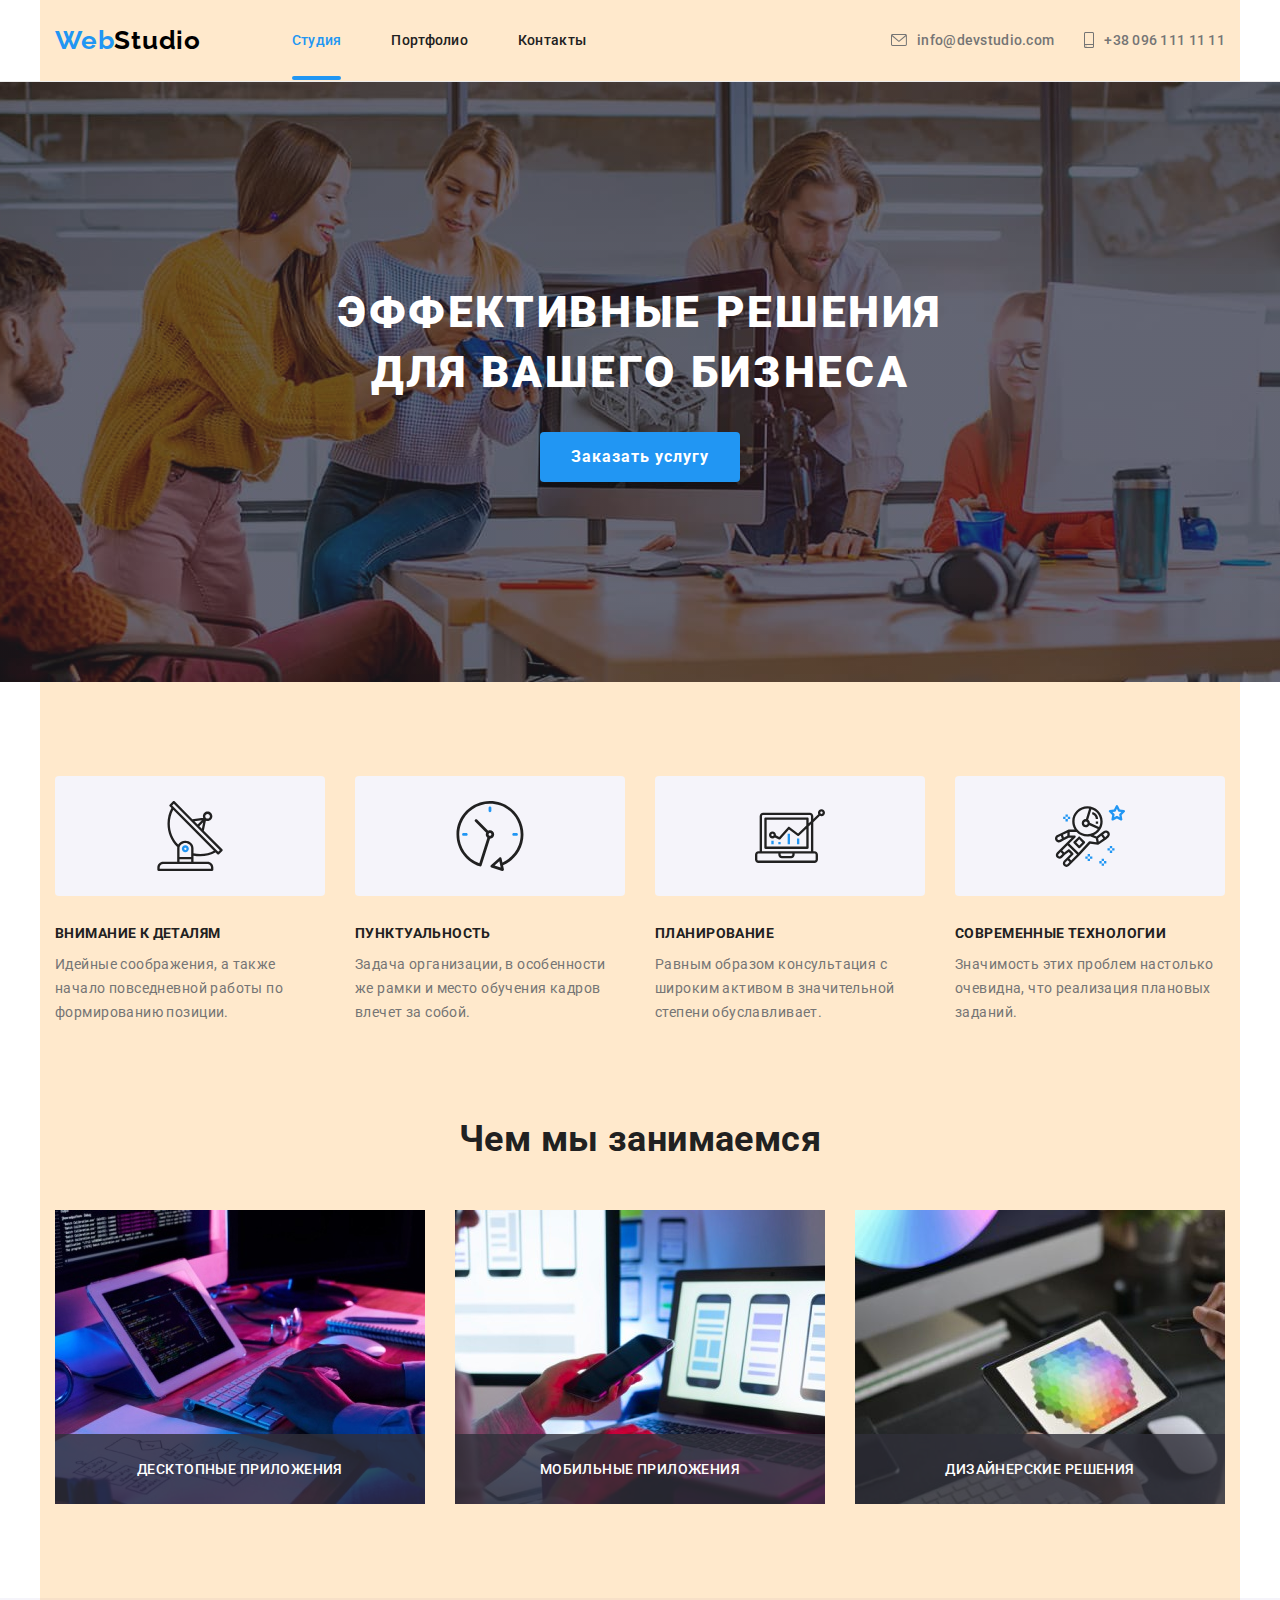
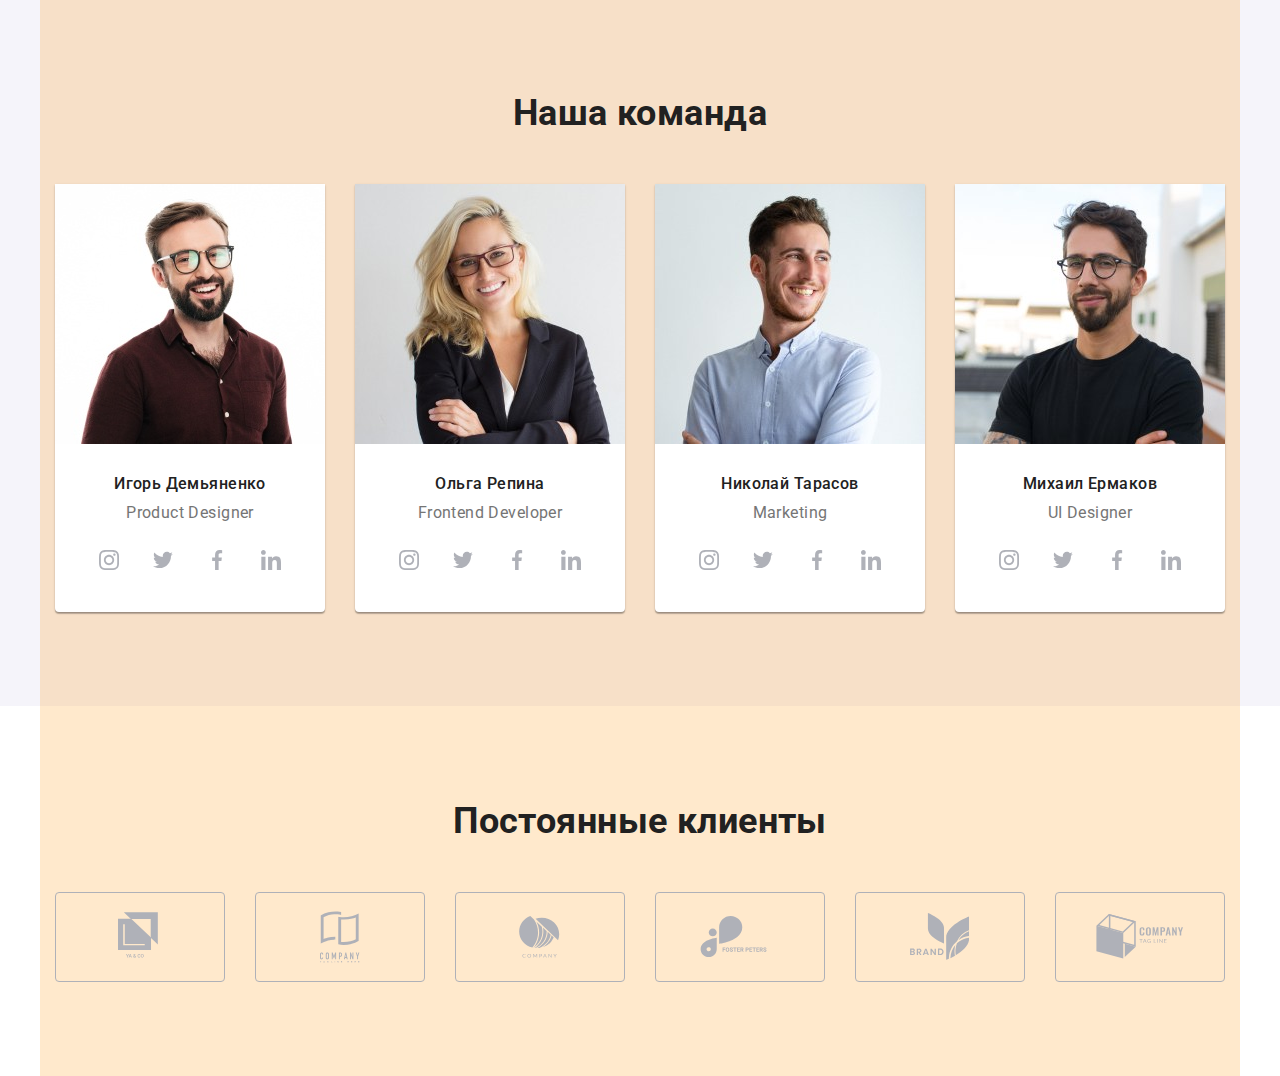
==== commit 9d68831f: "clients done" ====
--- a/index.html
+++ b/index.html
@@ -399,8 +399,7 @@
 					</ul>
 				</div>
 			</section>
-			<!-- clients -->
-			<!-- <section>
+			<section>
 				<div class="container section">
 					<h2 class="section__title">Постоянные клиенты</h2>
 					<ul class="clients flexbox list">
@@ -448,7 +447,7 @@
 						</li>
 					</ul>
 				</div>
-			</section> -->
+			</section>
 		</main>
 		<!-- <footer class="footer-background" id="contacts">
 			<div class="container flexbox footer">
--- a/css/main.min.css
+++ b/css/main.min.css
@@ -3,5 +3,5 @@
  Consolas,  'Liberation Mono',  Menlo,- monospace;font-size:1em}small{font-size:80%}sub,sup{font-size:75%;line-height:0;position:relative;vertical-align:baseline}sub{bottom:-0.25em}sup{top:-0.5em}button,input,optgroup,select,textarea{font-family:inherit;font-size:100%;line-height:1.15;margin:0}button,select{text-transform:none}button,[type='button'],[type='reset'],[type='submit']{-webkit-appearance:button}button::-moz-focus-inner,[type='button']::-moz-focus-inner,[type='reset']::-moz-focus-inner,[type='submit']::-moz-focus-inner{border-style:none;padding:0}button:-moz-focusring,[type='button']:-moz-focusring,[type='reset']:-moz-focusring,[type='submit']:-moz-focusring{outline:1px dotted ButtonText}legend{padding:0}progress{vertical-align:baseline}[type='number']::-webkit-inner-spin-button,[type='number']::-webkit-outer-spin-button{height:auto}[type='search']{-webkit-appearance:textfield;outline-offset:-2px}[type='search']::-webkit-search-decoration{-webkit-appearance:none}::-webkit-file-upload-button{-webkit-appearance:button;font:inherit}summary{display:list-item}body{background-color:#fff;font-family:"Roboto", sans-serif;font-style:normal;font-weight:400;font-size:14px;letter-spacing:0.03em}img{display:block;max-width:100%;height:auto}textarea{resize:none}.flexbox{display:flex}.link{text-decoration:none}.list{margin:0;padding:0;list-style:none}.invisible{position:absolute;width:1px;height:1px;margin:-1px;border:0;padding:0;clip:rect(0, 0, 0, 0);overflow:hidden}.logo{font-family:"Raleway", sans-serif;font-style:normal;font-weight:700;font-size:24px;line-height:1.167;letter-spacing:0.03em}@media screen and (min-width: 1200px){.logo{font-size:26px;line-height:1.192}}.logo__header{color:#000}.logo__footer{color:#fff}.logo--accent{color:#2196f3;transition:color 250ms cubic-bezier(0.4, 0, 0.2, 1)}.logo__header:hover>.logo--accent,.logo__header:focus>.logo--accent,.logo__footer:hover>.logo--accent,.logo__footer:focus>.logo--accent{color:#188ce8}.menu-button{display:inline-flex;margin:0;padding:0;border:none;background-color:transparent}.menu-button .burger-close{display:none}.menu-button.is-open .burger-close{display:block}.menu-button.is-open .burger{display:none}@media screen and (min-width: 768px){.menu-button{display:none}}.menu-button:hover .burger,.menu-button:hover .burger-close,.menu-button:focus-within .burger,.menu-button:focus-within .burger-close{fill:#2196f3}.menu-button:hover{cursor:pointer}.form-button{display:inline-flex;width:200px;height:50px;justify-content:center;align-items:center;background-color:#2196f3;box-shadow:0px 4px 4px rgba(0,0,0,0.15);border:none;border-radius:4px;font-weight:700;font-size:16px;line-height:30px;letter-spacing:0.06em;color:#ffffff;cursor:pointer;transition:background-color 250ms cubic-bezier(0.4, 0, 0.2, 1)}.form-button:hover,.form-button:focus{background-color:#188ce8}.filter__button{padding:6px 22px;border:none;text-align:center;font-weight:500;font-size:16px;line-height:1.62;color:#212121;background-color:#f5f4fa;border-radius:4px;cursor:pointer;transition:color 250ms cubic-bezier(0.4, 0, 0.2, 1),background-color 250ms cubic-bezier(0.4, 0, 0.2, 1),box-shadow 250ms cubic-bezier(0.4, 0, 0.2, 1)}.filter__button:hover,.filter__button:focus{box-shadow:0px 3px 1px rgba(0,0,0,0.1),0px 1px 2px rgba(0,0,0,0.08),0px 2px 2px rgba(0,0,0,0.12);color:#fff;background-color:#2196f3}.close-button{position:absolute;top:8px;right:8px;width:30px;height:30px;border-radius:50%;background:#ffffff;border:1px solid rgba(0,0,0,0.1);cursor:pointer}.close-button__icon{position:absolute;width:11px;height:11px;top:50%;left:50%;transform:translate(-50%, -50%);fill:#000000;transition:fill 250ms cubic-bezier(0.4, 0, 0.2, 1)}.close-button:hover .close-button__icon,.close-button:focus .close-button__icon{fill:#2196f3}.menu{padding-top:60px;padding-bottom:60px;text-align:center}@media screen and (min-width: 768px){.menu{display:flex;padding:0;line-height:1.143}}@media screen and (max-width: 767px){.menu{display:none;position:absolute;top:100%;left:0;width:100%;height:393px;background-color:#ffffff;box-shadow:0px 4px 8px rgba(0,0,0,0.04),0px 2px 4px rgba(0,0,0,0.08),0px 1px 3px rgba(0,0,0,0.16);font-size:18px;line-height:1.167;z-index:3}.menu.is-open{display:flex;flex-direction:column;justify-content:space-between}}.net-list{justify-content:center;align-items:center}.net-list__item:not(:last-child){margin-right:10px}.net-list__link{display:flex;width:44px;height:44px;border-radius:50%;justify-content:center;align-items:center;background-color:transparent;fill:#afb1b8;transition:background-color 250ms cubic-bezier(0.4, 0, 0.2, 1),fill 250ms cubic-bezier(0.4, 0, 0.2, 1)}.net-list__link:hover,.net-list__link:focus{background-color:#2196f3;fill:#fff}.net-list__icon{width:20px;height:20px}.form{display:flex;flex-direction:column;align-items:center}.form__label{position:relative;display:flex;flex-direction:column;width:100%;cursor:pointer}.form__label:not(:nth-child(4)){margin-bottom:10px}.form__label:nth-child(4){margin-bottom:20px}.form__text{display:inline-block;margin-bottom:4px;font-weight:400;font-size:12px;line-height:14px;letter-spacing:0.01em;color:#757575}.form__field{width:100%;height:40px;outline:none;padding-left:42px;border:1px solid rgba(33,33,33,0.2);border-radius:4px;font-weight:400;font-size:16px;line-height:20px;letter-spacing:0.03em;background-color:transparent;cursor:pointer;transition:border-color 250ms cubic-bezier(0.4, 0, 0.2, 1)}.form__field:hover,.form__field:focus{border-color:#2196f3}.form__textarea{height:120px;padding:12px 16px}.form__textarea::placeholder{font-weight:normal;font-size:12px;line-height:20px;letter-spacing:0.01em;color:rgba(117,117,117,0.5)}.form__icon{position:absolute;left:12px;bottom:11px;width:18px;height:18px;fill:#212121;transition:fill 250ms cubic-bezier(0.4, 0, 0.2, 1);z-index:-1}.form__field:hover+.form__icon,.form__label:focus-within .form__icon{fill:#2196f3}.form__deal{display:flex;height:24px;margin-bottom:30px;line-height:1.714;align-items:center;cursor:pointer}.form__checkbox:not(:checked)+.form__custom-checkbox{border:2px solid #212121;border-radius:2px}.form__checkbox:checked+.form__custom-checkbox{border-color:transparent;transition:background-color 250ms cubic-bezier(0.4, 0, 0.2, 1);background-image:url(../images/icons/check.svg)}.form__checkbox:not(:checked):hover+.form__custom-checkbox,.form__checkbox:not(:checked):focus+.form__custom-checkbox{border-color:#2196f3}.form__custom-checkbox{display:inline-block;width:16px;height:15px;margin-right:8px;vertical-align:middle}.form__accept{margin:0 4px 0 0;color:#757575}.form__link{color:#2196f3}.backdrop{position:fixed;top:0;right:0;width:100%;height:100%;background-color:rgba(0,0,0,0.2);transition:opacity 250ms cubic-bezier(0.4, 0, 0.2, 1)}.backdrop.is-hidden{opacity:0;pointer-events:none}.modal-window{position:absolute;top:50%;left:50%;transform:translate(-50%, -50%) scale(1);width:528px;height:581px;padding:40px;background-color:#ffffff;box-shadow:0px 1px 3px rgba(0,0,0,0.12),0px 1px 1px rgba(0,0,0,0.14),0px 2px 1px rgba(0,0,0,0.2);border-radius:4px;overflow:hidden;transition:transform 250ms cubic-bezier(0.4, 0, 0.2, 1),opacity 250ms cubic-bezier(0.4, 0, 0.2, 1)}.modal-window__heading{margin:0 0 12px;font-weight:700;font-size:20px;line-height:23px;text-align:center;letter-spacing:0.03em;color:#212121}.backdrop.is-hidden .modal-window{opacity:0;transform:translate(-50%, -50%) scale(0)}.container{max-width:480px;padding-left:15px;padding-right:15px;margin-left:auto;margin-right:auto;background-color:rgba(255,145,0,0.2)}@media screen and (min-width: 768px){.container{max-width:768px}}@media screen and (min-width: 1200px){.container{max-width:1200px}}.section{padding-top:60px;padding-bottom:60px}@media screen and (min-width: 1200px){.section{padding-top:94px;padding-bottom:94px}}.section__title{margin-top:0;margin-bottom:30px;font-weight:700;font-size:28px;line-height:1.179;text-align:center;color:#212121}@media screen and (min-width: 1200px){.section__title{margin-bottom:50px;font-size:36px;line-height:1.167}}.header-border{border-bottom:1px solid #ececec;position:relative}.header{justify-content:space-between;align-items:center;padding-top:10px;padding-bottom:10px}@media screen and (min-width: 768px){.header{padding-top:20px;padding-bottom:20px}}@media screen and (min-width: 1200px){.header{padding-top:25px;padding-bottom:25px}}@media screen and (min-width: 768px){.navigation-box{display:flex;align-items:center;margin-right:auto}}.navigation{display:inline-block}@media screen and (min-width: 768px){.navigation{display:inline-flex}}.contacts{display:inline-block}@media screen and (min-width: 1200px){.contacts{display:inline-flex}}.navigation__item{position:relative}@media screen and (max-width: 767px){.navigation__item{display:flex;justify-content:center}.navigation__item:first-child{margin-bottom:52px}.navigation__item:last-child{margin-top:40px}}@media screen and (min-width: 768px){.navigation__item:not(:last-child){margin-right:50px}.navigation__item:last-child{margin-right:84px}}@media screen and (min-width: 1200px){.navigation__item:last-child{margin-right:305px}}@media screen and (max-width: 767px){.contacts__item{display:flex;justify-content:center}.contacts__item:not(:last-child){margin-bottom:16px}}@media screen and (min-width: 768px){.contacts__item:not(:last-child){margin-bottom:10px}}@media screen and (min-width: 1200px){.contacts__item:not(:last-child){margin-bottom:0;margin-right:30px}}.navigation__link,.contacts{font-weight:500;letter-spacing:0.02em;text-decoration:none;color:#212121;transition:color 250ms cubic-bezier(0.4, 0, 0.2, 1)}@media screen and (min-width: 768px) and (max-width: 1199px){.contacts{font-size:12px;line-height:1.167}}.contacts__link{display:flex;align-items:center;text-decoration:none;color:#757575;transition:color 250ms cubic-bezier(0.4, 0, 0.2, 1)}.contacts__link:hover,.contacts__link:focus{color:#2196f3}.envelope{width:16px;height:12px;margin-right:10px;fill:#757575;transition:fill 250ms cubic-bezier(0.4, 0, 0.2, 1)}.contacts__link:hover .envelope,.contacts__link:focus .envelope{fill:#2196f3}.smartphone{width:10px;height:16px;margin-right:10px;fill:#757575;transition:fill 250ms cubic-bezier(0.4, 0, 0.2, 1)}.contacts__link:hover .smartphone,.contacts__link:focus .smartphone{fill:#2196f3}.navigation__link:hover,.navigation__link:focus{color:#2196f3}.hero{display:flex;flex-direction:column;justify-content:center;align-items:center;margin-left:auto;margin-right:auto;text-align:center;background-color:#c4c4c4;max-width:480px;height:400px;background-image:linear-gradient(rgba(47,48,58,0.4), rgba(47,48,58,0.4)),url(../images/mobile/hero.jpg);background-size:480px 400px;background-repeat:no-repeat;background-position:center;background-size:cover}@media screen and (min-device-pixel-ratio: 2), screen and (min-resolution: 192dpi), screen and (min-resolution: 2dppx){.hero{background-image:linear-gradient(rgba(47,48,58,0.4), rgba(47,48,58,0.4)),url(../images/mobile/hero@2x.jpg)}}@media screen and (min-width: 768px){.hero{max-width:768px;height:400px;background-image:linear-gradient(rgba(47,48,58,0.4), rgba(47,48,58,0.4)),url(../images/tablet/hero.jpg);background-size:768px 400px}}@media screen and (min-width: 768px) and (min-device-pixel-ratio: 2), screen and (min-width: 768px) and (min-resolution: 192dpi), screen and (min-width: 768px) and (min-resolution: 2dppx){.hero{background-image:linear-gradient(rgba(47,48,58,0.4), rgba(47,48,58,0.4)),url(../images/tablet/hero@2x.jpg)}}@media screen and (min-width: 1200px){.hero{max-width:1600px;height:600px;background-image:linear-gradient(rgba(47,48,58,0.4), rgba(47,48,58,0.4)),url(../images/desktop/hero.jpg);background-size:1600px 600px}}@media screen and (min-width: 1200px) and (min-device-pixel-ratio: 2), screen and (min-width: 1200px) and (min-resolution: 192dpi), screen and (min-width: 1200px) and (min-resolution: 2dppx){.hero{background-image:linear-gradient(rgba(47,48,58,0.4), rgba(47,48,58,0.4)),url(../images/desktop/hero@2x.jpg)}}.hero__title{margin-top:0;margin-bottom:30px;font-weight:900;font-size:26px;line-height:1.616;letter-spacing:0.06em;text-transform:uppercase;color:#fff}@media screen and (min-width: 1200px){.hero__title{font-size:44px;line-height:1.364}}.feature{padding-top:60px;padding-bottom:60px}@media screen and (min-width: 1200px){.feature{padding-top:94px;padding-bottom:0}}.feature__list{display:block}@media screen and (min-width: 768px){.feature__list{display:flex;flex-wrap:wrap}}@media screen and (max-width: 767px){.feature__item:not(:first-child){margin-top:30px}}@media screen and (min-width: 768px) and (max-width: 1199px){.feature__item{flex-basis:calc((100% - 30px) / 2)}.feature__item:nth-child(odd){margin-right:30px}}@media screen and (max-width: 1199px){.feature__item:nth-child(n+3){margin-top:30px}}@media screen and (min-width: 1200px){.feature__item{flex-basis:calc((100% - 3 * 30px) / 4)}.feature__item:not(:last-child){margin-right:30px}}.feature__wrap{display:flex;justify-content:center;align-items:center;height:120px;margin-bottom:30px;background-color:#f5f4fa;border-radius:4px}.feature__title{margin:0;font-size:14px;letter-spacing:0.03em;font-weight:700;line-height:1.14;text-transform:uppercase;color:#212121}@media screen and (max-width: 767px){.feature__title{text-align:center}}.feature__text{line-height:24px;color:#757575;margin:10px 0 0}@media screen and (max-width: 1199px){.work{display:none}}.work__list{flex-wrap:wrap}.work__item{width:calc((100% - 2 * 30px) / 3);position:relative}.work__item:not(:nth-child(3n)){margin-right:30px}.work__item::before{position:absolute;bottom:0;left:0;content:"";width:100%;height:70px;background-color:rgba(47,48,58,0.8)}.work__text{position:absolute;bottom:27px;width:100%;margin:0;font-weight:500;line-height:1.143;text-transform:uppercase;text-align:center;color:#fff}.team-background{background-color:#f5f4fa}.team__item{margin:0;width:100%;text-align:center;background-color:#fff;box-shadow:0px 1px 3px rgba(0,0,0,0.12),0px 1px 1px rgba(0,0,0,0.14),0px 2px 1px rgba(0,0,0,0.2);border-radius:0px 0px 4px 4px}.team__card{padding-top:30px;padding-bottom:30px}.team__title{margin:0 0 10px;font-weight:500;font-size:16px;line-height:1.19;color:#212121}.team__text{margin:0 0 16px;font-size:16px;line-height:1.19;color:#757575;color:p}.clients{flex-wrap:wrap}.clients__item:not(:nth-child(6n)){margin-right:30px}.clients__item:nth-child(n+7){margin-top:30px}.clients__link{display:flex;justify-content:center;align-items:center;width:170px;height:90px;border:1px solid #afb1b8;border-radius:4px;transition:border-color 250ms cubic-bezier(0.4, 0, 0.2, 1)}.clients__link:hover,.clients__link:focus{border-color:#2196f3}.clients__icon{fill:#afb1b8;transition:fill 250ms cubic-bezier(0.4, 0, 0.2, 1)}.clients__item:nth-child(1) .clients__icon{width:44px;height:49px}.clients__item:nth-child(2) .clients__icon{width:40px;height:52px}.clients__item:nth-child(3) .clients__icon{width:41px;height:42px}.clients__item:nth-child(4) .clients__icon{width:80px;height:42px}.clients__item:nth-child(5) .clients__icon{width:59px;height:47px}.clients__item:nth-child(6) .clients__icon{width:88px;height:45px}.clients__link:hover .clients__icon,.clients__link:focus .clients__icon{fill:#2196f3}.filter{display:flex;margin-bottom:50px;justify-content:center}.filter__item:not(:last-child){margin-right:8px}.portfolio{display:flex;flex-wrap:wrap}.portfolio__item{width:calc((100% - 30px * 2) / 3);border:1px solid #eeeeee;transition:box-shadow 250ms cubic-bezier(0.4, 0, 0.2, 1)}.portfolio__item:not(:nth-child(3n)){margin-right:30px}.portfolio__item:not(:nth-last-child(-n+3)){margin-bottom:30px}.portfolio__item:hover,.portfolio__item:focus-within{border:1px solid rgba(0,0,0,0.16);box-shadow:0px 1px 1px rgba(0,0,0,0.12),0px 4px 4px rgba(0,0,0,0.06),1px 4px 6px rgba(0,0,0,0.16)}.portfolio__link{text-decoration:none}.portfolio__card{padding:20px 24px}.portfolio__title{margin:0 0 4px;font-weight:700;font-size:18px;line-height:2;letter-spacing:0.06em;color:#212121}.portfolio__text{margin:0;font-size:16px;line-height:1.87;color:#757575}.overlay{position:relative;overflow:hidden}.overlay::before{content:"";display:block;position:absolute;top:0;left:0;background:rgba(33,150,243,0.9);width:100%;height:100%;transform:translateY(101%);transition:transform 250ms cubic-bezier(0.4, 0, 0.2, 1)}.overlay__wrap{position:absolute;top:0;left:0;width:100%;height:100%;margin:0;display:flex;align-items:center;padding:24px;transform:translateY(100%);transition:transform 250ms cubic-bezier(0.4, 0, 0.2, 1)}.overlay__text{color:#fff;font-size:18px;line-height:1.556}.portfolio__link:hover .overlay::before,.portfolio__link:focus .overlay::before,.portfolio__link:hover .overlay__wrap,.portfolio__link:focus .overlay__wrap{transform:translateY(0)}.footer-background{background-color:#2f303a}.footer{padding-top:60px;padding-bottom:60px;align-items:baseline}.address-wrap{width:calc((100% - 30px * 3) / 4);margin-right:30px}.address{margin-top:20px}.address__list{font-style:normal;line-height:1.71}.address__list:first-child{color:#fff}.address__item:not(:last-child){margin-bottom:9px}.address__link{color:rgba(255,255,255,0.6);transition:color 250ms cubic-bezier(0.4, 0, 0.2, 1)}.address__link:hover,.address__link:focus{color:#2196f3}.join{width:calc((100% - 30px * 3) / 4);margin-right:30px;text-transform:uppercase;font-weight:700;line-height:16px;color:#ffffff}.join__heading{margin:0 0 20px 0}.join__list{margin-top:20px}.join__item:not(:last-child){margin-right:10px}.join__link{display:flex;width:44px;height:44px;border-radius:50%;justify-content:center;align-items:center;background:rgba(255,255,255,0.1);transition:background-color 250ms cubic-bezier(0.4, 0, 0.2, 1)}.join__link:hover,.join__link:focus{background-color:#2196f3}.join__icon{width:20px;height:20px;fill:#ffffff}.subscribe{width:calc((100% - 30px) / 2);text-transform:uppercase;font-weight:700;line-height:16px;color:#ffffff}.subscribe__heading{margin:0 0 20px 0}.subscribe__form{display:flex;align-items:center}.subscribe__email{display:inline-flex;width:358px;height:50px;margin-right:12px;padding-left:16px;border:1px solid rgba(255,255,255,0.3);filter:drop-shadow(0px 4px 4px rgba(0,0,0,0.15));border-radius:4px;background-color:#2f303a;font-weight:400;font-size:16px;line-height:20px;letter-spacing:0.03em;color:#ffffff;transition:border-color 250ms cubic-bezier(0.4, 0, 0.2, 1)}.subscribe__email::placeholder{color:rgba(255,255,255,0.6)}.subscribe__email:hover,.subscribe__email:focus{border-color:#2196f3}.subscribe__icon{margin-left:10px;width:24px;height:24px;fill:#ffffff}.current-page{color:#2196f3}.current-page::after{position:absolute;bottom:-8px;left:50%;transform:translate(-50%, 0);content:"";width:62px;height:4px;border-radius:2px;background-color:#2196f3}@media screen and (min-width: 768px){.current-page::after{bottom:-32px;left:0;width:100%;transform:translate(0)}}
+ monospace;font-size:1em}small{font-size:80%}sub,sup{font-size:75%;line-height:0;position:relative;vertical-align:baseline}sub{bottom:-0.25em}sup{top:-0.5em}button,input,optgroup,select,textarea{font-family:inherit;font-size:100%;line-height:1.15;margin:0}button,select{text-transform:none}button,[type='button'],[type='reset'],[type='submit']{-webkit-appearance:button}button::-moz-focus-inner,[type='button']::-moz-focus-inner,[type='reset']::-moz-focus-inner,[type='submit']::-moz-focus-inner{border-style:none;padding:0}button:-moz-focusring,[type='button']:-moz-focusring,[type='reset']:-moz-focusring,[type='submit']:-moz-focusring{outline:1px dotted ButtonText}legend{padding:0}progress{vertical-align:baseline}[type='number']::-webkit-inner-spin-button,[type='number']::-webkit-outer-spin-button{height:auto}[type='search']{-webkit-appearance:textfield;outline-offset:-2px}[type='search']::-webkit-search-decoration{-webkit-appearance:none}::-webkit-file-upload-button{-webkit-appearance:button;font:inherit}summary{display:list-item}body{background-color:#fff;font-family:"Roboto", sans-serif;font-style:normal;font-weight:400;font-size:14px;letter-spacing:0.03em}img{display:block;max-width:100%;height:auto}textarea{resize:none}.flexbox{display:flex}.link{text-decoration:none}.list{margin:0;padding:0;list-style:none}.invisible{position:absolute;width:1px;height:1px;margin:-1px;border:0;padding:0;clip:rect(0, 0, 0, 0);overflow:hidden}.logo{font-family:"Raleway", sans-serif;font-style:normal;font-weight:700;font-size:24px;line-height:1.167;letter-spacing:0.03em}@media screen and (min-width: 1200px){.logo{font-size:26px;line-height:1.192}}.logo__header{color:#000}.logo__footer{color:#fff}.logo--accent{color:#2196f3;transition:color 250ms cubic-bezier(0.4, 0, 0.2, 1)}.logo__header:hover>.logo--accent,.logo__header:focus>.logo--accent,.logo__footer:hover>.logo--accent,.logo__footer:focus>.logo--accent{color:#188ce8}.menu-button{display:inline-flex;margin:0;padding:0;border:none;background-color:transparent}.menu-button .burger-close{display:none}.menu-button.is-open .burger-close{display:block}.menu-button.is-open .burger{display:none}@media screen and (min-width: 768px){.menu-button{display:none}}.menu-button:hover .burger,.menu-button:hover .burger-close,.menu-button:focus-within .burger,.menu-button:focus-within .burger-close{fill:#2196f3}.menu-button:hover{cursor:pointer}.form-button{display:inline-flex;width:200px;height:50px;justify-content:center;align-items:center;background-color:#2196f3;box-shadow:0px 4px 4px rgba(0,0,0,0.15);border:none;border-radius:4px;font-weight:700;font-size:16px;line-height:30px;letter-spacing:0.06em;color:#ffffff;cursor:pointer;transition:background-color 250ms cubic-bezier(0.4, 0, 0.2, 1)}.form-button:hover,.form-button:focus{background-color:#188ce8}.filter__button{padding:6px 22px;border:none;text-align:center;font-weight:500;font-size:16px;line-height:1.62;color:#212121;background-color:#f5f4fa;border-radius:4px;cursor:pointer;transition:color 250ms cubic-bezier(0.4, 0, 0.2, 1),background-color 250ms cubic-bezier(0.4, 0, 0.2, 1),box-shadow 250ms cubic-bezier(0.4, 0, 0.2, 1)}.filter__button:hover,.filter__button:focus{box-shadow:0px 3px 1px rgba(0,0,0,0.1),0px 1px 2px rgba(0,0,0,0.08),0px 2px 2px rgba(0,0,0,0.12);color:#fff;background-color:#2196f3}.close-button{position:absolute;top:8px;right:8px;width:30px;height:30px;border-radius:50%;background:#ffffff;border:1px solid rgba(0,0,0,0.1);cursor:pointer}.close-button__icon{position:absolute;width:11px;height:11px;top:50%;left:50%;transform:translate(-50%, -50%);fill:#000000;transition:fill 250ms cubic-bezier(0.4, 0, 0.2, 1)}.close-button:hover .close-button__icon,.close-button:focus .close-button__icon{fill:#2196f3}.menu{padding-top:60px;padding-bottom:60px;text-align:center}@media screen and (min-width: 768px){.menu{display:flex;padding:0;line-height:1.143}}@media screen and (max-width: 767px){.menu{display:none;position:absolute;top:100%;left:0;width:100%;height:393px;background-color:#ffffff;box-shadow:0px 4px 8px rgba(0,0,0,0.04),0px 2px 4px rgba(0,0,0,0.08),0px 1px 3px rgba(0,0,0,0.16);font-size:18px;line-height:1.167;z-index:3}.menu.is-open{display:flex;flex-direction:column;justify-content:space-between}}.net-list{justify-content:center;align-items:center}.net-list__item:not(:last-child){margin-right:10px}.net-list__link{display:flex;width:44px;height:44px;border-radius:50%;justify-content:center;align-items:center;background-color:transparent;fill:#afb1b8;transition:background-color 250ms cubic-bezier(0.4, 0, 0.2, 1),fill 250ms cubic-bezier(0.4, 0, 0.2, 1)}.net-list__link:hover,.net-list__link:focus{background-color:#2196f3;fill:#fff}.net-list__icon{width:20px;height:20px}.form{display:flex;flex-direction:column;align-items:center}.form__label{position:relative;display:flex;flex-direction:column;width:100%;cursor:pointer}.form__label:not(:nth-child(4)){margin-bottom:10px}.form__label:nth-child(4){margin-bottom:20px}.form__text{display:inline-block;margin-bottom:4px;font-weight:400;font-size:12px;line-height:14px;letter-spacing:0.01em;color:#757575}.form__field{width:100%;height:40px;outline:none;padding-left:42px;border:1px solid rgba(33,33,33,0.2);border-radius:4px;font-weight:400;font-size:16px;line-height:20px;letter-spacing:0.03em;background-color:transparent;cursor:pointer;transition:border-color 250ms cubic-bezier(0.4, 0, 0.2, 1)}.form__field:hover,.form__field:focus{border-color:#2196f3}.form__textarea{height:120px;padding:12px 16px}.form__textarea::placeholder{font-weight:normal;font-size:12px;line-height:20px;letter-spacing:0.01em;color:rgba(117,117,117,0.5)}.form__icon{position:absolute;left:12px;bottom:11px;width:18px;height:18px;fill:#212121;transition:fill 250ms cubic-bezier(0.4, 0, 0.2, 1);z-index:-1}.form__field:hover+.form__icon,.form__label:focus-within .form__icon{fill:#2196f3}.form__deal{display:flex;height:24px;margin-bottom:30px;line-height:1.714;align-items:center;cursor:pointer}.form__checkbox:not(:checked)+.form__custom-checkbox{border:2px solid #212121;border-radius:2px}.form__checkbox:checked+.form__custom-checkbox{border-color:transparent;transition:background-color 250ms cubic-bezier(0.4, 0, 0.2, 1);background-image:url(../images/icons/check.svg)}.form__checkbox:not(:checked):hover+.form__custom-checkbox,.form__checkbox:not(:checked):focus+.form__custom-checkbox{border-color:#2196f3}.form__custom-checkbox{display:inline-block;width:16px;height:15px;margin-right:8px;vertical-align:middle}.form__accept{margin:0 4px 0 0;color:#757575}.form__link{color:#2196f3}.backdrop{position:fixed;top:0;right:0;width:100%;height:100%;background-color:rgba(0,0,0,0.2);transition:opacity 250ms cubic-bezier(0.4, 0, 0.2, 1)}.backdrop.is-hidden{opacity:0;pointer-events:none}.modal-window{position:absolute;top:50%;left:50%;transform:translate(-50%, -50%) scale(1);width:528px;height:581px;padding:40px;background-color:#ffffff;box-shadow:0px 1px 3px rgba(0,0,0,0.12),0px 1px 1px rgba(0,0,0,0.14),0px 2px 1px rgba(0,0,0,0.2);border-radius:4px;overflow:hidden;transition:transform 250ms cubic-bezier(0.4, 0, 0.2, 1),opacity 250ms cubic-bezier(0.4, 0, 0.2, 1)}.modal-window__heading{margin:0 0 12px;font-weight:700;font-size:20px;line-height:23px;text-align:center;letter-spacing:0.03em;color:#212121}.backdrop.is-hidden .modal-window{opacity:0;transform:translate(-50%, -50%) scale(0)}.container{max-width:480px;padding-left:15px;padding-right:15px;margin-left:auto;margin-right:auto;background-color:rgba(255,145,0,0.2)}@media screen and (min-width: 768px){.container{max-width:768px}}@media screen and (min-width: 1200px){.container{max-width:1200px}}.section{padding-top:60px;padding-bottom:60px}@media screen and (min-width: 1200px){.section{padding-top:94px;padding-bottom:94px}}.section__title{margin:0;margin-bottom:30px;font-weight:700;font-size:28px;line-height:1.179;text-align:center;color:#212121}@media screen and (min-width: 1200px){.section__title{margin-bottom:50px;font-size:36px;line-height:1.167}}.header-border{border-bottom:1px solid #ececec;position:relative}.header{justify-content:space-between;align-items:center;padding-top:10px;padding-bottom:10px}@media screen and (min-width: 768px){.header{padding-top:20px;padding-bottom:20px}}@media screen and (min-width: 1200px){.header{padding-top:25px;padding-bottom:25px}}@media screen and (min-width: 768px){.navigation-box{display:flex;align-items:center;margin-right:auto}}.navigation{display:inline-block}@media screen and (min-width: 768px){.navigation{display:inline-flex}}.contacts{display:inline-block}@media screen and (min-width: 1200px){.contacts{display:inline-flex}}.navigation__item{position:relative}@media screen and (max-width: 767px){.navigation__item{display:flex;justify-content:center}.navigation__item:first-child{margin-bottom:52px}.navigation__item:last-child{margin-top:40px}}@media screen and (min-width: 768px){.navigation__item:not(:last-child){margin-right:50px}.navigation__item:last-child{margin-right:84px}}@media screen and (min-width: 1200px){.navigation__item:last-child{margin-right:305px}}@media screen and (max-width: 767px){.contacts__item{display:flex;justify-content:center}.contacts__item:not(:last-child){margin-bottom:16px}}@media screen and (min-width: 768px){.contacts__item:not(:last-child){margin-bottom:10px}}@media screen and (min-width: 1200px){.contacts__item:not(:last-child){margin-bottom:0;margin-right:30px}}.navigation__link,.contacts{font-weight:500;letter-spacing:0.02em;text-decoration:none;color:#212121;transition:color 250ms cubic-bezier(0.4, 0, 0.2, 1)}@media screen and (min-width: 768px) and (max-width: 1199px){.contacts{font-size:12px;line-height:1.167}}.contacts__link{display:flex;align-items:center;text-decoration:none;color:#757575;transition:color 250ms cubic-bezier(0.4, 0, 0.2, 1)}.contacts__link:hover,.contacts__link:focus{color:#2196f3}.envelope{width:16px;height:12px;margin-right:10px;fill:#757575;transition:fill 250ms cubic-bezier(0.4, 0, 0.2, 1)}.contacts__link:hover .envelope,.contacts__link:focus .envelope{fill:#2196f3}.smartphone{width:10px;height:16px;margin-right:10px;fill:#757575;transition:fill 250ms cubic-bezier(0.4, 0, 0.2, 1)}.contacts__link:hover .smartphone,.contacts__link:focus .smartphone{fill:#2196f3}.navigation__link:hover,.navigation__link:focus{color:#2196f3}.hero{display:flex;flex-direction:column;justify-content:center;align-items:center;margin-left:auto;margin-right:auto;text-align:center;background-color:#c4c4c4;max-width:480px;height:400px;background-image:linear-gradient(rgba(47,48,58,0.4), rgba(47,48,58,0.4)),url(../images/mobile/hero.jpg);background-size:480px 400px;background-repeat:no-repeat;background-position:center;background-size:cover}@media screen and (min-device-pixel-ratio: 2), screen and (min-resolution: 192dpi), screen and (min-resolution: 2dppx){.hero{background-image:linear-gradient(rgba(47,48,58,0.4), rgba(47,48,58,0.4)),url(../images/mobile/hero@2x.jpg)}}@media screen and (min-width: 768px){.hero{max-width:768px;height:400px;background-image:linear-gradient(rgba(47,48,58,0.4), rgba(47,48,58,0.4)),url(../images/tablet/hero.jpg);background-size:768px 400px}}@media screen and (min-width: 768px) and (min-device-pixel-ratio: 2), screen and (min-width: 768px) and (min-resolution: 192dpi), screen and (min-width: 768px) and (min-resolution: 2dppx){.hero{background-image:linear-gradient(rgba(47,48,58,0.4), rgba(47,48,58,0.4)),url(../images/tablet/hero@2x.jpg)}}@media screen and (min-width: 1200px){.hero{max-width:1600px;height:600px;background-image:linear-gradient(rgba(47,48,58,0.4), rgba(47,48,58,0.4)),url(../images/desktop/hero.jpg);background-size:1600px 600px}}@media screen and (min-width: 1200px) and (min-device-pixel-ratio: 2), screen and (min-width: 1200px) and (min-resolution: 192dpi), screen and (min-width: 1200px) and (min-resolution: 2dppx){.hero{background-image:linear-gradient(rgba(47,48,58,0.4), rgba(47,48,58,0.4)),url(../images/desktop/hero@2x.jpg)}}.hero__title{margin-top:0;margin-bottom:30px;font-weight:900;font-size:26px;line-height:1.616;letter-spacing:0.06em;text-transform:uppercase;color:#fff}@media screen and (min-width: 1200px){.hero__title{font-size:44px;line-height:1.364}}.feature{padding-top:60px;padding-bottom:60px}@media screen and (min-width: 1200px){.feature{padding-top:94px;padding-bottom:0}}.feature__list{display:block}@media screen and (min-width: 768px){.feature__list{display:flex;flex-wrap:wrap}}@media screen and (max-width: 767px){.feature__item:not(:first-child){margin-top:30px}}@media screen and (min-width: 768px) and (max-width: 1199px){.feature__item{flex-basis:calc((100% - 30px) / 2)}.feature__item:nth-child(odd){margin-right:30px}}@media screen and (max-width: 1199px){.feature__item:nth-child(n+3){margin-top:30px}}@media screen and (min-width: 1200px){.feature__item{flex-basis:calc((100% - 3 * 30px) / 4)}.feature__item:not(:last-child){margin-right:30px}}.feature__wrap{display:flex;justify-content:center;align-items:center;height:120px;margin-bottom:30px;background-color:#f5f4fa;border-radius:4px}.feature__title{margin:0;font-size:14px;letter-spacing:0.03em;font-weight:700;line-height:1.14;text-transform:uppercase;color:#212121}@media screen and (max-width: 767px){.feature__title{text-align:center}}.feature__text{line-height:24px;color:#757575;margin:10px 0 0}@media screen and (max-width: 1199px){.work{display:none}}.work__list{flex-wrap:wrap}.work__item{width:calc((100% - 2 * 30px) / 3);position:relative}.work__item:not(:nth-child(3n)){margin-right:30px}.work__item::before{position:absolute;bottom:0;left:0;content:"";width:100%;height:70px;background-color:rgba(47,48,58,0.8)}.work__text{position:absolute;bottom:27px;width:100%;margin:0;font-weight:500;line-height:1.143;text-transform:uppercase;text-align:center;color:#fff}.team-background{background-color:#f5f4fa}@media screen and (min-width: 768px){.team{display:flex;flex-wrap:wrap}}.team__item{margin:0;width:100%;text-align:center;background-color:#fff;box-shadow:0px 1px 3px rgba(0,0,0,0.12),0px 1px 1px rgba(0,0,0,0.14),0px 2px 1px rgba(0,0,0,0.2);border-radius:0px 0px 4px 4px}@media screen and (max-width: 767px){.team__item:not(:last-child){margin-bottom:30px}}@media screen and (max-width: 1199px){.team__item:nth-child(-n+2){margin-bottom:30px}}@media screen and (min-width: 768px){.team__item{flex-basis:calc((100% - 30px) / 2)}.team__item:nth-child(odd){margin-right:30px}}@media screen and (min-width: 1200px){.team__item{flex-basis:calc((100% - 30px * 3) / 4)}.team__item:not(:nth-child(4n)){margin-right:30px}}.team__card{padding-top:30px;padding-bottom:24px}@media screen and (min-width: 1200px){.team__card{padding-bottom:30px}}.team__title{margin:0 0 10px;font-weight:500;font-size:16px;line-height:1.188;color:#212121}.team__text{margin:0 0 16px;font-size:16px;line-height:1.188;color:#757575}.clients{flex-wrap:wrap}@media screen and (max-width: 767px){.clients__item{flex-basis:calc((100% - 30px) / 2)}.clients__item:nth-child(odd){margin-right:30px}.clients__item:nth-child(-n+4){margin-bottom:30px}}@media screen and (min-width: 768px) and (max-width: 1199px){.clients__item{flex-basis:calc((100% - 30px * 2) / 3)}.clients__item:not(:nth-child(3n+3)){margin-right:30px}.clients__item:nth-child(-n+3){margin-bottom:30px}}@media screen and (min-width: 1200px){.clients__item{flex-basis:calc((100% - 30px * 5) / 6)}.clients__item:not(:nth-child(6n)){margin-right:30px}}.clients__link{display:flex;justify-content:center;align-items:center;height:90px;border:1px solid #afb1b8;border-radius:4px;transition:border-color 250ms cubic-bezier(0.4, 0, 0.2, 1)}.clients__link:hover,.clients__link:focus{border-color:#2196f3}.clients__icon{fill:#afb1b8;transition:fill 250ms cubic-bezier(0.4, 0, 0.2, 1)}.clients__item:nth-child(1) .clients__icon{width:44px;height:49px}.clients__item:nth-child(2) .clients__icon{width:40px;height:52px}.clients__item:nth-child(3) .clients__icon{width:41px;height:42px}.clients__item:nth-child(4) .clients__icon{width:80px;height:42px}.clients__item:nth-child(5) .clients__icon{width:59px;height:47px}.clients__item:nth-child(6) .clients__icon{width:88px;height:45px}.clients__link:hover .clients__icon,.clients__link:focus .clients__icon{fill:#2196f3}.filter{display:flex;margin-bottom:50px;justify-content:center}.filter__item:not(:last-child){margin-right:8px}.portfolio{display:flex;flex-wrap:wrap}.portfolio__item{width:calc((100% - 30px * 2) / 3);border:1px solid #eeeeee;transition:box-shadow 250ms cubic-bezier(0.4, 0, 0.2, 1)}.portfolio__item:not(:nth-child(3n)){margin-right:30px}.portfolio__item:not(:nth-last-child(-n+3)){margin-bottom:30px}.portfolio__item:hover,.portfolio__item:focus-within{border:1px solid rgba(0,0,0,0.16);box-shadow:0px 1px 1px rgba(0,0,0,0.12),0px 4px 4px rgba(0,0,0,0.06),1px 4px 6px rgba(0,0,0,0.16)}.portfolio__link{text-decoration:none}.portfolio__card{padding:20px 24px}.portfolio__title{margin:0 0 4px;font-weight:700;font-size:18px;line-height:2;letter-spacing:0.06em;color:#212121}.portfolio__text{margin:0;font-size:16px;line-height:1.87;color:#757575}.overlay{position:relative;overflow:hidden}.overlay::before{content:"";display:block;position:absolute;top:0;left:0;background:rgba(33,150,243,0.9);width:100%;height:100%;transform:translateY(101%);transition:transform 250ms cubic-bezier(0.4, 0, 0.2, 1)}.overlay__wrap{position:absolute;top:0;left:0;width:100%;height:100%;margin:0;display:flex;align-items:center;padding:24px;transform:translateY(100%);transition:transform 250ms cubic-bezier(0.4, 0, 0.2, 1)}.overlay__text{color:#fff;font-size:18px;line-height:1.556}.portfolio__link:hover .overlay::before,.portfolio__link:focus .overlay::before,.portfolio__link:hover .overlay__wrap,.portfolio__link:focus .overlay__wrap{transform:translateY(0)}.footer-background{background-color:#2f303a}.footer{padding-top:60px;padding-bottom:60px;align-items:baseline}.address-wrap{width:calc((100% - 30px * 3) / 4);margin-right:30px}.address{margin-top:20px}.address__list{font-style:normal;line-height:1.71}.address__list:first-child{color:#fff}.address__item:not(:last-child){margin-bottom:9px}.address__link{color:rgba(255,255,255,0.6);transition:color 250ms cubic-bezier(0.4, 0, 0.2, 1)}.address__link:hover,.address__link:focus{color:#2196f3}.join{width:calc((100% - 30px * 3) / 4);margin-right:30px;text-transform:uppercase;font-weight:700;line-height:16px;color:#ffffff}.join__heading{margin:0 0 20px 0}.join__list{margin-top:20px}.join__item:not(:last-child){margin-right:10px}.join__link{display:flex;width:44px;height:44px;border-radius:50%;justify-content:center;align-items:center;background:rgba(255,255,255,0.1);transition:background-color 250ms cubic-bezier(0.4, 0, 0.2, 1)}.join__link:hover,.join__link:focus{background-color:#2196f3}.join__icon{width:20px;height:20px;fill:#ffffff}.subscribe{width:calc((100% - 30px) / 2);text-transform:uppercase;font-weight:700;line-height:16px;color:#ffffff}.subscribe__heading{margin:0 0 20px 0}.subscribe__form{display:flex;align-items:center}.subscribe__email{display:inline-flex;width:358px;height:50px;margin-right:12px;padding-left:16px;border:1px solid rgba(255,255,255,0.3);filter:drop-shadow(0px 4px 4px rgba(0,0,0,0.15));border-radius:4px;background-color:#2f303a;font-weight:400;font-size:16px;line-height:20px;letter-spacing:0.03em;color:#ffffff;transition:border-color 250ms cubic-bezier(0.4, 0, 0.2, 1)}.subscribe__email::placeholder{color:rgba(255,255,255,0.6)}.subscribe__email:hover,.subscribe__email:focus{border-color:#2196f3}.subscribe__icon{margin-left:10px;width:24px;height:24px;fill:#ffffff}.current-page{color:#2196f3}.current-page::after{position:absolute;bottom:-8px;left:50%;transform:translate(-50%, 0);content:"";width:62px;height:4px;border-radius:2px;background-color:#2196f3}@media screen and (min-width: 768px){.current-page::after{bottom:-32px;left:0;width:100%;transform:translate(0)}}
 /*# sourceMappingURL=main.min.css.map */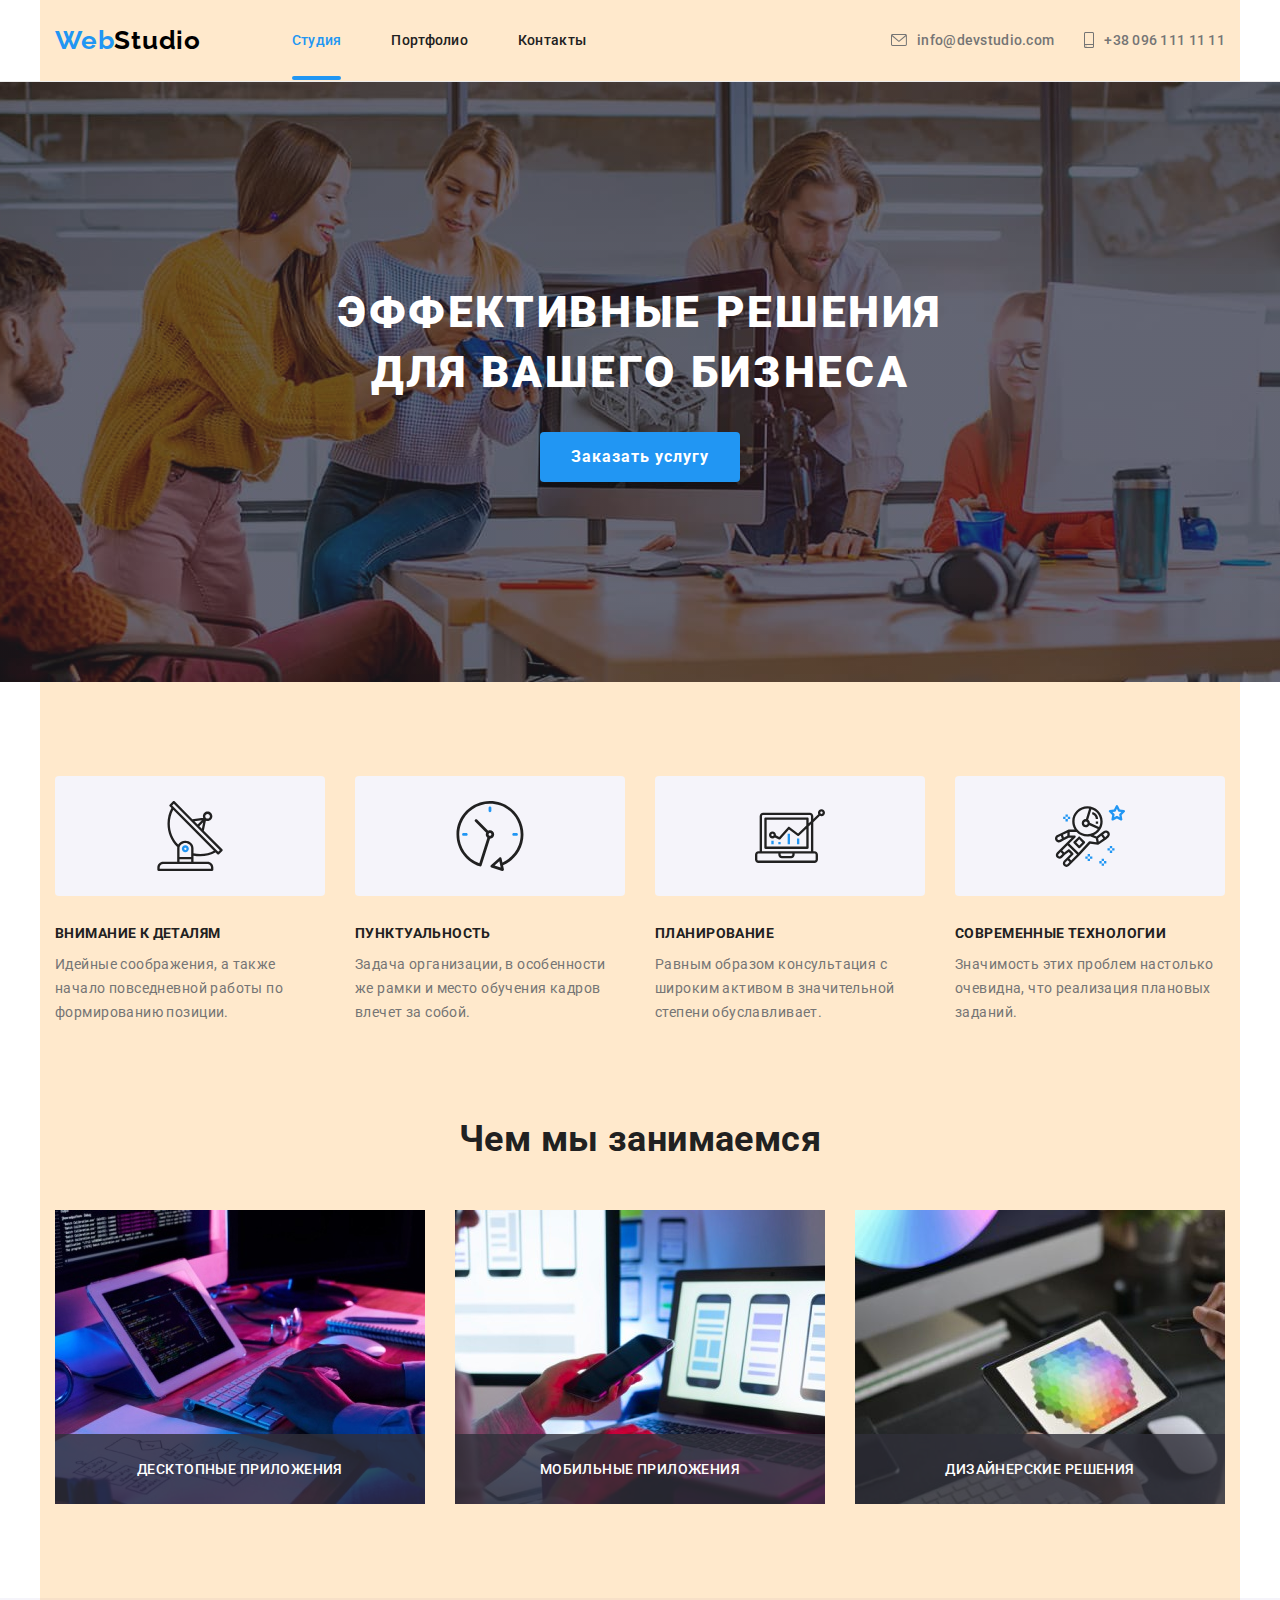
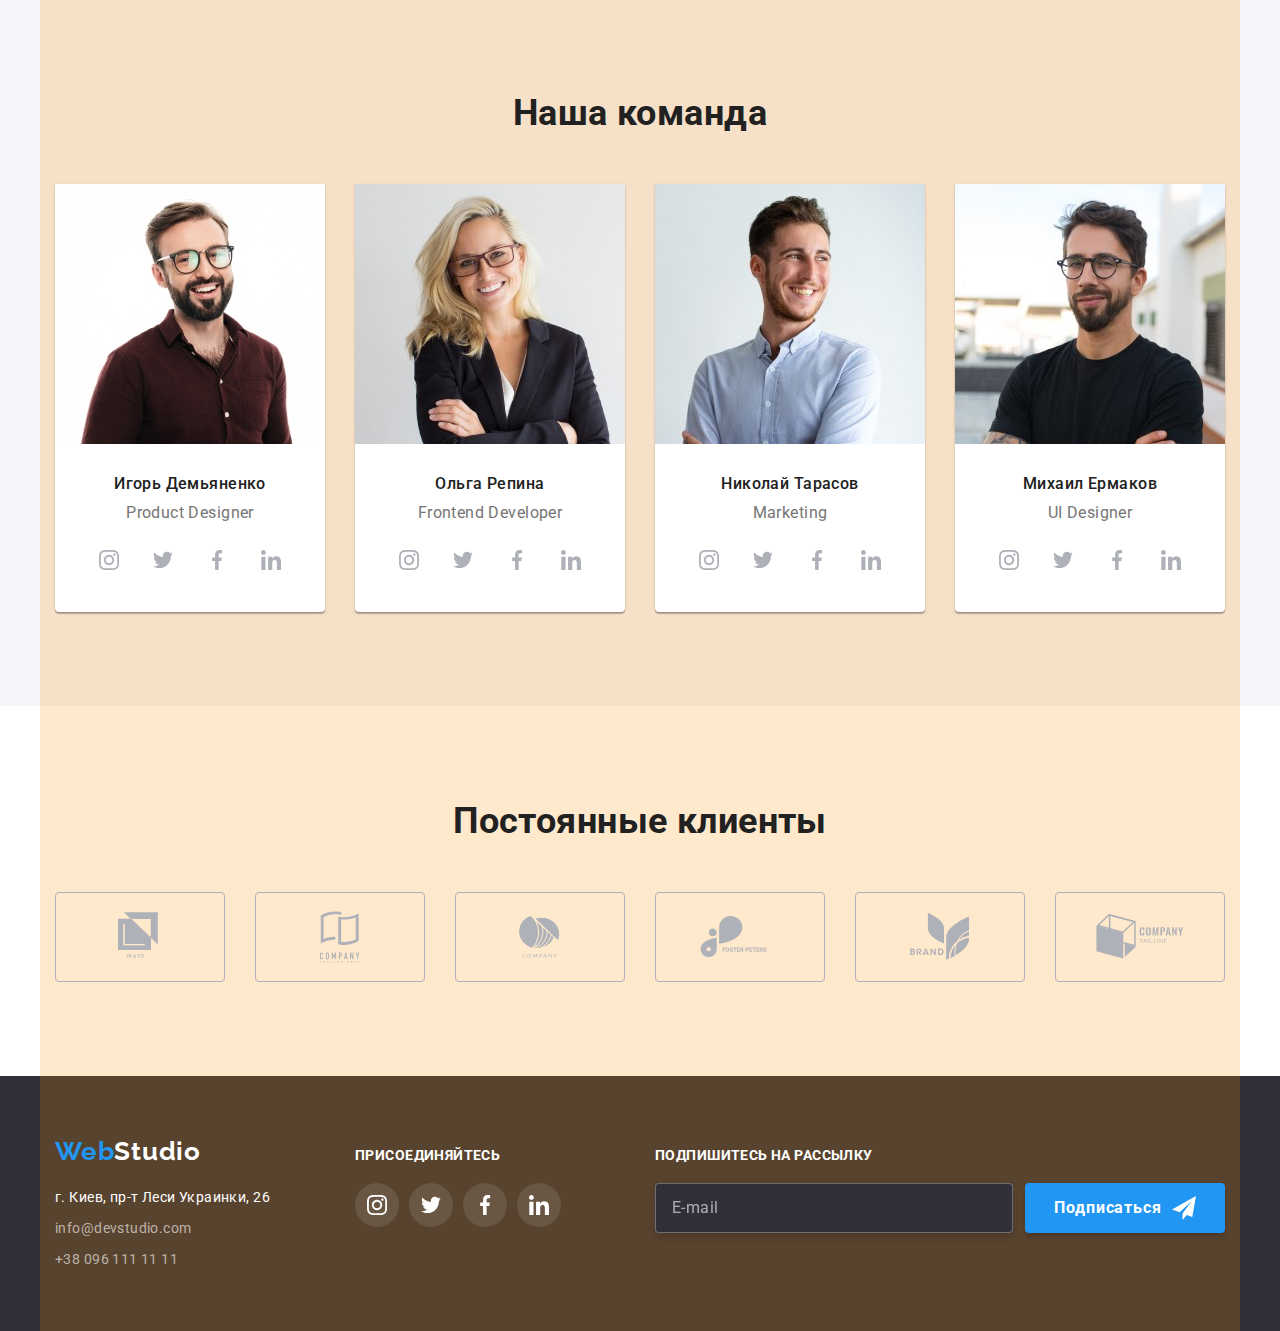
==== commit 03787ee0: "footer done" ====
--- a/index.html
+++ b/index.html
@@ -449,8 +449,8 @@
 				</div>
 			</section>
 		</main>
-		<!-- <footer class="footer-background" id="contacts">
-			<div class="container flexbox footer">
+		<footer class="footer-background" id="contacts">
+			<div class="container footer">
 				<div class="address-wrap">
 					<a href="./index.html" class="logo logo__footer link"><span class="logo--accent">Web</span>Studio</a>
 					<address class="address">
@@ -519,7 +519,7 @@
 					</form>
 				</div>
 			</div>
-		</footer> -->
+		</footer>
 
 		<!-- <div class="backdrop is-hidden" data-modal>
 			<div class="modal-window">
--- a/css/main.min.css
+++ b/css/main.min.css
@@ -3,5 +3,5 @@
  Consolas,  'Liberation Mono',  Menlo,- monospace;font-size:1em}small{font-size:80%}sub,sup{font-size:75%;line-height:0;position:relative;vertical-align:baseline}sub{bottom:-0.25em}sup{top:-0.5em}button,input,optgroup,select,textarea{font-family:inherit;font-size:100%;line-height:1.15;margin:0}button,select{text-transform:none}button,[type='button'],[type='reset'],[type='submit']{-webkit-appearance:button}button::-moz-focus-inner,[type='button']::-moz-focus-inner,[type='reset']::-moz-focus-inner,[type='submit']::-moz-focus-inner{border-style:none;padding:0}button:-moz-focusring,[type='button']:-moz-focusring,[type='reset']:-moz-focusring,[type='submit']:-moz-focusring{outline:1px dotted ButtonText}legend{padding:0}progress{vertical-align:baseline}[type='number']::-webkit-inner-spin-button,[type='number']::-webkit-outer-spin-button{height:auto}[type='search']{-webkit-appearance:textfield;outline-offset:-2px}[type='search']::-webkit-search-decoration{-webkit-appearance:none}::-webkit-file-upload-button{-webkit-appearance:button;font:inherit}summary{display:list-item}body{background-color:#fff;font-family:"Roboto", sans-serif;font-style:normal;font-weight:400;font-size:14px;letter-spacing:0.03em}img{display:block;max-width:100%;height:auto}textarea{resize:none}.flexbox{display:flex}.link{text-decoration:none}.list{margin:0;padding:0;list-style:none}.invisible{position:absolute;width:1px;height:1px;margin:-1px;border:0;padding:0;clip:rect(0, 0, 0, 0);overflow:hidden}.logo{font-family:"Raleway", sans-serif;font-style:normal;font-weight:700;font-size:24px;line-height:1.167;letter-spacing:0.03em}@media screen and (min-width: 1200px){.logo{font-size:26px;line-height:1.192}}.logo__header{color:#000}.logo__footer{color:#fff}.logo--accent{color:#2196f3;transition:color 250ms cubic-bezier(0.4, 0, 0.2, 1)}.logo__header:hover>.logo--accent,.logo__header:focus>.logo--accent,.logo__footer:hover>.logo--accent,.logo__footer:focus>.logo--accent{color:#188ce8}.menu-button{display:inline-flex;margin:0;padding:0;border:none;background-color:transparent}.menu-button .burger-close{display:none}.menu-button.is-open .burger-close{display:block}.menu-button.is-open .burger{display:none}@media screen and (min-width: 768px){.menu-button{display:none}}.menu-button:hover .burger,.menu-button:hover .burger-close,.menu-button:focus-within .burger,.menu-button:focus-within .burger-close{fill:#2196f3}.menu-button:hover{cursor:pointer}.form-button{display:inline-flex;width:200px;height:50px;justify-content:center;align-items:center;background-color:#2196f3;box-shadow:0px 4px 4px rgba(0,0,0,0.15);border:none;border-radius:4px;font-weight:700;font-size:16px;line-height:30px;letter-spacing:0.06em;color:#ffffff;cursor:pointer;transition:background-color 250ms cubic-bezier(0.4, 0, 0.2, 1)}.form-button:hover,.form-button:focus{background-color:#188ce8}.filter__button{padding:6px 22px;border:none;text-align:center;font-weight:500;font-size:16px;line-height:1.62;color:#212121;background-color:#f5f4fa;border-radius:4px;cursor:pointer;transition:color 250ms cubic-bezier(0.4, 0, 0.2, 1),background-color 250ms cubic-bezier(0.4, 0, 0.2, 1),box-shadow 250ms cubic-bezier(0.4, 0, 0.2, 1)}.filter__button:hover,.filter__button:focus{box-shadow:0px 3px 1px rgba(0,0,0,0.1),0px 1px 2px rgba(0,0,0,0.08),0px 2px 2px rgba(0,0,0,0.12);color:#fff;background-color:#2196f3}.close-button{position:absolute;top:8px;right:8px;width:30px;height:30px;border-radius:50%;background:#ffffff;border:1px solid rgba(0,0,0,0.1);cursor:pointer}.close-button__icon{position:absolute;width:11px;height:11px;top:50%;left:50%;transform:translate(-50%, -50%);fill:#000000;transition:fill 250ms cubic-bezier(0.4, 0, 0.2, 1)}.close-button:hover .close-button__icon,.close-button:focus .close-button__icon{fill:#2196f3}.menu{padding-top:60px;padding-bottom:60px;text-align:center}@media screen and (min-width: 768px){.menu{display:flex;padding:0;line-height:1.143}}@media screen and (max-width: 767px){.menu{display:none;position:absolute;top:100%;left:0;width:100%;height:393px;background-color:#ffffff;box-shadow:0px 4px 8px rgba(0,0,0,0.04),0px 2px 4px rgba(0,0,0,0.08),0px 1px 3px rgba(0,0,0,0.16);font-size:18px;line-height:1.167;z-index:3}.menu.is-open{display:flex;flex-direction:column;justify-content:space-between}}.net-list{justify-content:center;align-items:center}.net-list__item:not(:last-child){margin-right:10px}.net-list__link{display:flex;width:44px;height:44px;border-radius:50%;justify-content:center;align-items:center;background-color:transparent;fill:#afb1b8;transition:background-color 250ms cubic-bezier(0.4, 0, 0.2, 1),fill 250ms cubic-bezier(0.4, 0, 0.2, 1)}.net-list__link:hover,.net-list__link:focus{background-color:#2196f3;fill:#fff}.net-list__icon{width:20px;height:20px}.form{display:flex;flex-direction:column;align-items:center}.form__label{position:relative;display:flex;flex-direction:column;width:100%;cursor:pointer}.form__label:not(:nth-child(4)){margin-bottom:10px}.form__label:nth-child(4){margin-bottom:20px}.form__text{display:inline-block;margin-bottom:4px;font-weight:400;font-size:12px;line-height:14px;letter-spacing:0.01em;color:#757575}.form__field{width:100%;height:40px;outline:none;padding-left:42px;border:1px solid rgba(33,33,33,0.2);border-radius:4px;font-weight:400;font-size:16px;line-height:20px;letter-spacing:0.03em;background-color:transparent;cursor:pointer;transition:border-color 250ms cubic-bezier(0.4, 0, 0.2, 1)}.form__field:hover,.form__field:focus{border-color:#2196f3}.form__textarea{height:120px;padding:12px 16px}.form__textarea::placeholder{font-weight:normal;font-size:12px;line-height:20px;letter-spacing:0.01em;color:rgba(117,117,117,0.5)}.form__icon{position:absolute;left:12px;bottom:11px;width:18px;height:18px;fill:#212121;transition:fill 250ms cubic-bezier(0.4, 0, 0.2, 1);z-index:-1}.form__field:hover+.form__icon,.form__label:focus-within .form__icon{fill:#2196f3}.form__deal{display:flex;height:24px;margin-bottom:30px;line-height:1.714;align-items:center;cursor:pointer}.form__checkbox:not(:checked)+.form__custom-checkbox{border:2px solid #212121;border-radius:2px}.form__checkbox:checked+.form__custom-checkbox{border-color:transparent;transition:background-color 250ms cubic-bezier(0.4, 0, 0.2, 1);background-image:url(../images/icons/check.svg)}.form__checkbox:not(:checked):hover+.form__custom-checkbox,.form__checkbox:not(:checked):focus+.form__custom-checkbox{border-color:#2196f3}.form__custom-checkbox{display:inline-block;width:16px;height:15px;margin-right:8px;vertical-align:middle}.form__accept{margin:0 4px 0 0;color:#757575}.form__link{color:#2196f3}.backdrop{position:fixed;top:0;right:0;width:100%;height:100%;background-color:rgba(0,0,0,0.2);transition:opacity 250ms cubic-bezier(0.4, 0, 0.2, 1)}.backdrop.is-hidden{opacity:0;pointer-events:none}.modal-window{position:absolute;top:50%;left:50%;transform:translate(-50%, -50%) scale(1);width:528px;height:581px;padding:40px;background-color:#ffffff;box-shadow:0px 1px 3px rgba(0,0,0,0.12),0px 1px 1px rgba(0,0,0,0.14),0px 2px 1px rgba(0,0,0,0.2);border-radius:4px;overflow:hidden;transition:transform 250ms cubic-bezier(0.4, 0, 0.2, 1),opacity 250ms cubic-bezier(0.4, 0, 0.2, 1)}.modal-window__heading{margin:0 0 12px;font-weight:700;font-size:20px;line-height:23px;text-align:center;letter-spacing:0.03em;color:#212121}.backdrop.is-hidden .modal-window{opacity:0;transform:translate(-50%, -50%) scale(0)}.container{max-width:480px;padding-left:15px;padding-right:15px;margin-left:auto;margin-right:auto;background-color:rgba(255,145,0,0.2)}@media screen and (min-width: 768px){.container{max-width:768px}}@media screen and (min-width: 1200px){.container{max-width:1200px}}.section{padding-top:60px;padding-bottom:60px}@media screen and (min-width: 1200px){.section{padding-top:94px;padding-bottom:94px}}.section__title{margin:0;margin-bottom:30px;font-weight:700;font-size:28px;line-height:1.179;text-align:center;color:#212121}@media screen and (min-width: 1200px){.section__title{margin-bottom:50px;font-size:36px;line-height:1.167}}.header-border{border-bottom:1px solid #ececec;position:relative}.header{justify-content:space-between;align-items:center;padding-top:10px;padding-bottom:10px}@media screen and (min-width: 768px){.header{padding-top:20px;padding-bottom:20px}}@media screen and (min-width: 1200px){.header{padding-top:25px;padding-bottom:25px}}@media screen and (min-width: 768px){.navigation-box{display:flex;align-items:center;margin-right:auto}}.navigation{display:inline-block}@media screen and (min-width: 768px){.navigation{display:inline-flex}}.contacts{display:inline-block}@media screen and (min-width: 1200px){.contacts{display:inline-flex}}.navigation__item{position:relative}@media screen and (max-width: 767px){.navigation__item{display:flex;justify-content:center}.navigation__item:first-child{margin-bottom:52px}.navigation__item:last-child{margin-top:40px}}@media screen and (min-width: 768px){.navigation__item:not(:last-child){margin-right:50px}.navigation__item:last-child{margin-right:84px}}@media screen and (min-width: 1200px){.navigation__item:last-child{margin-right:305px}}@media screen and (max-width: 767px){.contacts__item{display:flex;justify-content:center}.contacts__item:not(:last-child){margin-bottom:16px}}@media screen and (min-width: 768px){.contacts__item:not(:last-child){margin-bottom:10px}}@media screen and (min-width: 1200px){.contacts__item:not(:last-child){margin-bottom:0;margin-right:30px}}.navigation__link,.contacts{font-weight:500;letter-spacing:0.02em;text-decoration:none;color:#212121;transition:color 250ms cubic-bezier(0.4, 0, 0.2, 1)}@media screen and (min-width: 768px) and (max-width: 1199px){.contacts{font-size:12px;line-height:1.167}}.contacts__link{display:flex;align-items:center;text-decoration:none;color:#757575;transition:color 250ms cubic-bezier(0.4, 0, 0.2, 1)}.contacts__link:hover,.contacts__link:focus{color:#2196f3}.envelope{width:16px;height:12px;margin-right:10px;fill:#757575;transition:fill 250ms cubic-bezier(0.4, 0, 0.2, 1)}.contacts__link:hover .envelope,.contacts__link:focus .envelope{fill:#2196f3}.smartphone{width:10px;height:16px;margin-right:10px;fill:#757575;transition:fill 250ms cubic-bezier(0.4, 0, 0.2, 1)}.contacts__link:hover .smartphone,.contacts__link:focus .smartphone{fill:#2196f3}.navigation__link:hover,.navigation__link:focus{color:#2196f3}.hero{display:flex;flex-direction:column;justify-content:center;align-items:center;margin-left:auto;margin-right:auto;text-align:center;background-color:#c4c4c4;max-width:480px;height:400px;background-image:linear-gradient(rgba(47,48,58,0.4), rgba(47,48,58,0.4)),url(../images/mobile/hero.jpg);background-size:480px 400px;background-repeat:no-repeat;background-position:center;background-size:cover}@media screen and (min-device-pixel-ratio: 2), screen and (min-resolution: 192dpi), screen and (min-resolution: 2dppx){.hero{background-image:linear-gradient(rgba(47,48,58,0.4), rgba(47,48,58,0.4)),url(../images/mobile/hero@2x.jpg)}}@media screen and (min-width: 768px){.hero{max-width:768px;height:400px;background-image:linear-gradient(rgba(47,48,58,0.4), rgba(47,48,58,0.4)),url(../images/tablet/hero.jpg);background-size:768px 400px}}@media screen and (min-width: 768px) and (min-device-pixel-ratio: 2), screen and (min-width: 768px) and (min-resolution: 192dpi), screen and (min-width: 768px) and (min-resolution: 2dppx){.hero{background-image:linear-gradient(rgba(47,48,58,0.4), rgba(47,48,58,0.4)),url(../images/tablet/hero@2x.jpg)}}@media screen and (min-width: 1200px){.hero{max-width:1600px;height:600px;background-image:linear-gradient(rgba(47,48,58,0.4), rgba(47,48,58,0.4)),url(../images/desktop/hero.jpg);background-size:1600px 600px}}@media screen and (min-width: 1200px) and (min-device-pixel-ratio: 2), screen and (min-width: 1200px) and (min-resolution: 192dpi), screen and (min-width: 1200px) and (min-resolution: 2dppx){.hero{background-image:linear-gradient(rgba(47,48,58,0.4), rgba(47,48,58,0.4)),url(../images/desktop/hero@2x.jpg)}}.hero__title{margin-top:0;margin-bottom:30px;font-weight:900;font-size:26px;line-height:1.616;letter-spacing:0.06em;text-transform:uppercase;color:#fff}@media screen and (min-width: 1200px){.hero__title{font-size:44px;line-height:1.364}}.feature{padding-top:60px;padding-bottom:60px}@media screen and (min-width: 1200px){.feature{padding-top:94px;padding-bottom:0}}.feature__list{display:block}@media screen and (min-width: 768px){.feature__list{display:flex;flex-wrap:wrap}}@media screen and (max-width: 767px){.feature__item:not(:first-child){margin-top:30px}}@media screen and (min-width: 768px) and (max-width: 1199px){.feature__item{flex-basis:calc((100% - 30px) / 2)}.feature__item:nth-child(odd){margin-right:30px}}@media screen and (max-width: 1199px){.feature__item:nth-child(n+3){margin-top:30px}}@media screen and (min-width: 1200px){.feature__item{flex-basis:calc((100% - 3 * 30px) / 4)}.feature__item:not(:last-child){margin-right:30px}}.feature__wrap{display:flex;justify-content:center;align-items:center;height:120px;margin-bottom:30px;background-color:#f5f4fa;border-radius:4px}.feature__title{margin:0;font-size:14px;letter-spacing:0.03em;font-weight:700;line-height:1.14;text-transform:uppercase;color:#212121}@media screen and (max-width: 767px){.feature__title{text-align:center}}.feature__text{line-height:24px;color:#757575;margin:10px 0 0}@media screen and (max-width: 1199px){.work{display:none}}.work__list{flex-wrap:wrap}.work__item{width:calc((100% - 2 * 30px) / 3);position:relative}.work__item:not(:nth-child(3n)){margin-right:30px}.work__item::before{position:absolute;bottom:0;left:0;content:"";width:100%;height:70px;background-color:rgba(47,48,58,0.8)}.work__text{position:absolute;bottom:27px;width:100%;margin:0;font-weight:500;line-height:1.143;text-transform:uppercase;text-align:center;color:#fff}.team-background{background-color:#f5f4fa}@media screen and (min-width: 768px){.team{display:flex;flex-wrap:wrap}}.team__item{margin:0;width:100%;text-align:center;background-color:#fff;box-shadow:0px 1px 3px rgba(0,0,0,0.12),0px 1px 1px rgba(0,0,0,0.14),0px 2px 1px rgba(0,0,0,0.2);border-radius:0px 0px 4px 4px}@media screen and (max-width: 767px){.team__item:not(:last-child){margin-bottom:30px}}@media screen and (max-width: 1199px){.team__item:nth-child(-n+2){margin-bottom:30px}}@media screen and (min-width: 768px){.team__item{flex-basis:calc((100% - 30px) / 2)}.team__item:nth-child(odd){margin-right:30px}}@media screen and (min-width: 1200px){.team__item{flex-basis:calc((100% - 30px * 3) / 4)}.team__item:not(:nth-child(4n)){margin-right:30px}}.team__card{padding-top:30px;padding-bottom:24px}@media screen and (min-width: 1200px){.team__card{padding-bottom:30px}}.team__title{margin:0 0 10px;font-weight:500;font-size:16px;line-height:1.188;color:#212121}.team__text{margin:0 0 16px;font-size:16px;line-height:1.188;color:#757575}.clients{flex-wrap:wrap}@media screen and (max-width: 767px){.clients__item{flex-basis:calc((100% - 30px) / 2)}.clients__item:nth-child(odd){margin-right:30px}.clients__item:nth-child(-n+4){margin-bottom:30px}}@media screen and (min-width: 768px) and (max-width: 1199px){.clients__item{flex-basis:calc((100% - 30px * 2) / 3)}.clients__item:not(:nth-child(3n+3)){margin-right:30px}.clients__item:nth-child(-n+3){margin-bottom:30px}}@media screen and (min-width: 1200px){.clients__item{flex-basis:calc((100% - 30px * 5) / 6)}.clients__item:not(:nth-child(6n)){margin-right:30px}}.clients__link{display:flex;justify-content:center;align-items:center;height:90px;border:1px solid #afb1b8;border-radius:4px;transition:border-color 250ms cubic-bezier(0.4, 0, 0.2, 1)}.clients__link:hover,.clients__link:focus{border-color:#2196f3}.clients__icon{fill:#afb1b8;transition:fill 250ms cubic-bezier(0.4, 0, 0.2, 1)}.clients__item:nth-child(1) .clients__icon{width:44px;height:49px}.clients__item:nth-child(2) .clients__icon{width:40px;height:52px}.clients__item:nth-child(3) .clients__icon{width:41px;height:42px}.clients__item:nth-child(4) .clients__icon{width:80px;height:42px}.clients__item:nth-child(5) .clients__icon{width:59px;height:47px}.clients__item:nth-child(6) .clients__icon{width:88px;height:45px}.clients__link:hover .clients__icon,.clients__link:focus .clients__icon{fill:#2196f3}.filter{display:flex;margin-bottom:50px;justify-content:center}.filter__item:not(:last-child){margin-right:8px}.portfolio{display:flex;flex-wrap:wrap}.portfolio__item{width:calc((100% - 30px * 2) / 3);border:1px solid #eeeeee;transition:box-shadow 250ms cubic-bezier(0.4, 0, 0.2, 1)}.portfolio__item:not(:nth-child(3n)){margin-right:30px}.portfolio__item:not(:nth-last-child(-n+3)){margin-bottom:30px}.portfolio__item:hover,.portfolio__item:focus-within{border:1px solid rgba(0,0,0,0.16);box-shadow:0px 1px 1px rgba(0,0,0,0.12),0px 4px 4px rgba(0,0,0,0.06),1px 4px 6px rgba(0,0,0,0.16)}.portfolio__link{text-decoration:none}.portfolio__card{padding:20px 24px}.portfolio__title{margin:0 0 4px;font-weight:700;font-size:18px;line-height:2;letter-spacing:0.06em;color:#212121}.portfolio__text{margin:0;font-size:16px;line-height:1.87;color:#757575}.overlay{position:relative;overflow:hidden}.overlay::before{content:"";display:block;position:absolute;top:0;left:0;background:rgba(33,150,243,0.9);width:100%;height:100%;transform:translateY(101%);transition:transform 250ms cubic-bezier(0.4, 0, 0.2, 1)}.overlay__wrap{position:absolute;top:0;left:0;width:100%;height:100%;margin:0;display:flex;align-items:center;padding:24px;transform:translateY(100%);transition:transform 250ms cubic-bezier(0.4, 0, 0.2, 1)}.overlay__text{color:#fff;font-size:18px;line-height:1.556}.portfolio__link:hover .overlay::before,.portfolio__link:focus .overlay::before,.portfolio__link:hover .overlay__wrap,.portfolio__link:focus .overlay__wrap{transform:translateY(0)}.footer-background{background-color:#2f303a}.footer{padding-top:60px;padding-bottom:60px;align-items:baseline}.address-wrap{width:calc((100% - 30px * 3) / 4);margin-right:30px}.address{margin-top:20px}.address__list{font-style:normal;line-height:1.71}.address__list:first-child{color:#fff}.address__item:not(:last-child){margin-bottom:9px}.address__link{color:rgba(255,255,255,0.6);transition:color 250ms cubic-bezier(0.4, 0, 0.2, 1)}.address__link:hover,.address__link:focus{color:#2196f3}.join{width:calc((100% - 30px * 3) / 4);margin-right:30px;text-transform:uppercase;font-weight:700;line-height:16px;color:#ffffff}.join__heading{margin:0 0 20px 0}.join__list{margin-top:20px}.join__item:not(:last-child){margin-right:10px}.join__link{display:flex;width:44px;height:44px;border-radius:50%;justify-content:center;align-items:center;background:rgba(255,255,255,0.1);transition:background-color 250ms cubic-bezier(0.4, 0, 0.2, 1)}.join__link:hover,.join__link:focus{background-color:#2196f3}.join__icon{width:20px;height:20px;fill:#ffffff}.subscribe{width:calc((100% - 30px) / 2);text-transform:uppercase;font-weight:700;line-height:16px;color:#ffffff}.subscribe__heading{margin:0 0 20px 0}.subscribe__form{display:flex;align-items:center}.subscribe__email{display:inline-flex;width:358px;height:50px;margin-right:12px;padding-left:16px;border:1px solid rgba(255,255,255,0.3);filter:drop-shadow(0px 4px 4px rgba(0,0,0,0.15));border-radius:4px;background-color:#2f303a;font-weight:400;font-size:16px;line-height:20px;letter-spacing:0.03em;color:#ffffff;transition:border-color 250ms cubic-bezier(0.4, 0, 0.2, 1)}.subscribe__email::placeholder{color:rgba(255,255,255,0.6)}.subscribe__email:hover,.subscribe__email:focus{border-color:#2196f3}.subscribe__icon{margin-left:10px;width:24px;height:24px;fill:#ffffff}.current-page{color:#2196f3}.current-page::after{position:absolute;bottom:-8px;left:50%;transform:translate(-50%, 0);content:"";width:62px;height:4px;border-radius:2px;background-color:#2196f3}@media screen and (min-width: 768px){.current-page::after{bottom:-32px;left:0;width:100%;transform:translate(0)}}
+ monospace;font-size:1em}small{font-size:80%}sub,sup{font-size:75%;line-height:0;position:relative;vertical-align:baseline}sub{bottom:-0.25em}sup{top:-0.5em}button,input,optgroup,select,textarea{font-family:inherit;font-size:100%;line-height:1.15;margin:0}button,select{text-transform:none}button,[type='button'],[type='reset'],[type='submit']{-webkit-appearance:button}button::-moz-focus-inner,[type='button']::-moz-focus-inner,[type='reset']::-moz-focus-inner,[type='submit']::-moz-focus-inner{border-style:none;padding:0}button:-moz-focusring,[type='button']:-moz-focusring,[type='reset']:-moz-focusring,[type='submit']:-moz-focusring{outline:1px dotted ButtonText}legend{padding:0}progress{vertical-align:baseline}[type='number']::-webkit-inner-spin-button,[type='number']::-webkit-outer-spin-button{height:auto}[type='search']{-webkit-appearance:textfield;outline-offset:-2px}[type='search']::-webkit-search-decoration{-webkit-appearance:none}::-webkit-file-upload-button{-webkit-appearance:button;font:inherit}summary{display:list-item}body{background-color:#fff;font-family:"Roboto", sans-serif;font-style:normal;font-weight:400;font-size:14px;letter-spacing:0.03em}img{display:block;max-width:100%;height:auto}textarea{resize:none}.flexbox{display:flex}.link{text-decoration:none}.list{margin:0;padding:0;list-style:none}.invisible{position:absolute;width:1px;height:1px;margin:-1px;border:0;padding:0;clip:rect(0, 0, 0, 0);overflow:hidden}.logo{font-family:"Raleway", sans-serif;font-style:normal;font-weight:700;font-size:24px;line-height:1.167;letter-spacing:0.03em}@media screen and (min-width: 1200px){.logo{font-size:26px;line-height:1.192}}.logo__header{color:#000}.logo__footer{color:#fff}.logo--accent{color:#2196f3;transition:color 250ms cubic-bezier(0.4, 0, 0.2, 1)}.logo__header:hover>.logo--accent,.logo__header:focus>.logo--accent,.logo__footer:hover>.logo--accent,.logo__footer:focus>.logo--accent{color:#188ce8}.menu-button{display:inline-flex;margin:0;padding:0;border:none;background-color:transparent}.menu-button .burger-close{display:none}.menu-button.is-open .burger-close{display:block}.menu-button.is-open .burger{display:none}@media screen and (min-width: 768px){.menu-button{display:none}}.menu-button:hover .burger,.menu-button:hover .burger-close,.menu-button:focus-within .burger,.menu-button:focus-within .burger-close{fill:#2196f3}.menu-button:hover{cursor:pointer}.form-button{display:inline-flex;width:200px;height:50px;justify-content:center;align-items:center;background-color:#2196f3;box-shadow:0px 4px 4px rgba(0,0,0,0.15);border:none;border-radius:4px;font-weight:700;font-size:16px;line-height:30px;letter-spacing:0.06em;color:#ffffff;cursor:pointer;transition:background-color 250ms cubic-bezier(0.4, 0, 0.2, 1)}.form-button:hover,.form-button:focus{background-color:#188ce8}.filter__button{padding:6px 22px;border:none;text-align:center;font-weight:500;font-size:16px;line-height:1.62;color:#212121;background-color:#f5f4fa;border-radius:4px;cursor:pointer;transition:color 250ms cubic-bezier(0.4, 0, 0.2, 1),background-color 250ms cubic-bezier(0.4, 0, 0.2, 1),box-shadow 250ms cubic-bezier(0.4, 0, 0.2, 1)}.filter__button:hover,.filter__button:focus{box-shadow:0px 3px 1px rgba(0,0,0,0.1),0px 1px 2px rgba(0,0,0,0.08),0px 2px 2px rgba(0,0,0,0.12);color:#fff;background-color:#2196f3}.close-button{position:absolute;top:8px;right:8px;width:30px;height:30px;border-radius:50%;background:#ffffff;border:1px solid rgba(0,0,0,0.1);cursor:pointer}.close-button__icon{position:absolute;width:11px;height:11px;top:50%;left:50%;transform:translate(-50%, -50%);fill:#000000;transition:fill 250ms cubic-bezier(0.4, 0, 0.2, 1)}.close-button:hover .close-button__icon,.close-button:focus .close-button__icon{fill:#2196f3}.menu{padding-top:60px;padding-bottom:60px;text-align:center}@media screen and (min-width: 768px){.menu{display:flex;padding:0;line-height:1.143}}@media screen and (max-width: 767px){.menu{display:none;position:absolute;top:100%;left:0;width:100%;height:393px;background-color:#ffffff;box-shadow:0px 4px 8px rgba(0,0,0,0.04),0px 2px 4px rgba(0,0,0,0.08),0px 1px 3px rgba(0,0,0,0.16);font-size:18px;line-height:1.167;z-index:3}.menu.is-open{display:flex;flex-direction:column;justify-content:space-between}}.net-list{justify-content:center;align-items:center}.net-list__item:not(:last-child){margin-right:10px}.net-list__link{display:flex;width:44px;height:44px;border-radius:50%;justify-content:center;align-items:center;background-color:transparent;fill:#afb1b8;transition:background-color 250ms cubic-bezier(0.4, 0, 0.2, 1),fill 250ms cubic-bezier(0.4, 0, 0.2, 1)}.net-list__link:hover,.net-list__link:focus{background-color:#2196f3;fill:#fff}.net-list__icon{width:20px;height:20px}.form{display:flex;flex-direction:column;align-items:center}.form__label{position:relative;display:flex;flex-direction:column;width:100%;cursor:pointer}.form__label:not(:nth-child(4)){margin-bottom:10px}.form__label:nth-child(4){margin-bottom:20px}.form__text{display:inline-block;margin-bottom:4px;font-weight:400;font-size:12px;line-height:14px;letter-spacing:0.01em;color:#757575}.form__field{width:100%;height:40px;outline:none;padding-left:42px;border:1px solid rgba(33,33,33,0.2);border-radius:4px;font-weight:400;font-size:16px;line-height:20px;letter-spacing:0.03em;background-color:transparent;cursor:pointer;transition:border-color 250ms cubic-bezier(0.4, 0, 0.2, 1)}.form__field:hover,.form__field:focus{border-color:#2196f3}.form__textarea{height:120px;padding:12px 16px}.form__textarea::placeholder{font-weight:normal;font-size:12px;line-height:20px;letter-spacing:0.01em;color:rgba(117,117,117,0.5)}.form__icon{position:absolute;left:12px;bottom:11px;width:18px;height:18px;fill:#212121;transition:fill 250ms cubic-bezier(0.4, 0, 0.2, 1);z-index:-1}.form__field:hover+.form__icon,.form__label:focus-within .form__icon{fill:#2196f3}.form__deal{display:flex;height:24px;margin-bottom:30px;line-height:1.714;align-items:center;cursor:pointer}.form__checkbox:not(:checked)+.form__custom-checkbox{border:2px solid #212121;border-radius:2px}.form__checkbox:checked+.form__custom-checkbox{border-color:transparent;transition:background-color 250ms cubic-bezier(0.4, 0, 0.2, 1);background-image:url(../images/icons/check.svg)}.form__checkbox:not(:checked):hover+.form__custom-checkbox,.form__checkbox:not(:checked):focus+.form__custom-checkbox{border-color:#2196f3}.form__custom-checkbox{display:inline-block;width:16px;height:15px;margin-right:8px;vertical-align:middle}.form__accept{margin:0 4px 0 0;color:#757575}.form__link{color:#2196f3}.backdrop{position:fixed;top:0;right:0;width:100%;height:100%;background-color:rgba(0,0,0,0.2);transition:opacity 250ms cubic-bezier(0.4, 0, 0.2, 1)}.backdrop.is-hidden{opacity:0;pointer-events:none}.modal-window{position:absolute;top:50%;left:50%;transform:translate(-50%, -50%) scale(1);width:528px;height:581px;padding:40px;background-color:#ffffff;box-shadow:0px 1px 3px rgba(0,0,0,0.12),0px 1px 1px rgba(0,0,0,0.14),0px 2px 1px rgba(0,0,0,0.2);border-radius:4px;overflow:hidden;transition:transform 250ms cubic-bezier(0.4, 0, 0.2, 1),opacity 250ms cubic-bezier(0.4, 0, 0.2, 1)}.modal-window__heading{margin:0 0 12px;font-weight:700;font-size:20px;line-height:23px;text-align:center;letter-spacing:0.03em;color:#212121}.backdrop.is-hidden .modal-window{opacity:0;transform:translate(-50%, -50%) scale(0)}.container{max-width:480px;padding-left:15px;padding-right:15px;margin-left:auto;margin-right:auto;background-color:rgba(255,145,0,0.2)}@media screen and (min-width: 768px){.container{max-width:768px}}@media screen and (min-width: 1200px){.container{max-width:1200px}}.section{padding-top:60px;padding-bottom:60px}@media screen and (min-width: 1200px){.section{padding-top:94px;padding-bottom:94px}}.section__title{margin:0;margin-bottom:30px;font-weight:700;font-size:28px;line-height:1.179;text-align:center;color:#212121}@media screen and (min-width: 1200px){.section__title{margin-bottom:50px;font-size:36px;line-height:1.167}}.header-border{border-bottom:1px solid #ececec;position:relative}.header{justify-content:space-between;align-items:center;padding-top:10px;padding-bottom:10px}@media screen and (min-width: 768px){.header{padding-top:20px;padding-bottom:20px}}@media screen and (min-width: 1200px){.header{padding-top:25px;padding-bottom:25px}}@media screen and (min-width: 768px){.navigation-box{display:flex;align-items:center;margin-right:auto}}.navigation{display:inline-block}@media screen and (min-width: 768px){.navigation{display:inline-flex}}.contacts{display:inline-block}@media screen and (min-width: 1200px){.contacts{display:inline-flex}}.navigation__item{position:relative}@media screen and (max-width: 767px){.navigation__item{display:flex;justify-content:center}.navigation__item:first-child{margin-bottom:52px}.navigation__item:last-child{margin-top:40px}}@media screen and (min-width: 768px){.navigation__item:not(:last-child){margin-right:50px}.navigation__item:last-child{margin-right:84px}}@media screen and (min-width: 1200px){.navigation__item:last-child{margin-right:305px}}@media screen and (max-width: 767px){.contacts__item{display:flex;justify-content:center}.contacts__item:not(:last-child){margin-bottom:16px}}@media screen and (min-width: 768px){.contacts__item:not(:last-child){margin-bottom:10px}}@media screen and (min-width: 1200px){.contacts__item:not(:last-child){margin-bottom:0;margin-right:30px}}.navigation__link,.contacts{font-weight:500;letter-spacing:0.02em;text-decoration:none;color:#212121;transition:color 250ms cubic-bezier(0.4, 0, 0.2, 1)}@media screen and (min-width: 768px) and (max-width: 1199px){.contacts{font-size:12px;line-height:1.167}}.contacts__link{display:flex;align-items:center;text-decoration:none;color:#757575;transition:color 250ms cubic-bezier(0.4, 0, 0.2, 1)}.contacts__link:hover,.contacts__link:focus{color:#2196f3}.envelope{width:16px;height:12px;margin-right:10px;fill:#757575;transition:fill 250ms cubic-bezier(0.4, 0, 0.2, 1)}.contacts__link:hover .envelope,.contacts__link:focus .envelope{fill:#2196f3}.smartphone{width:10px;height:16px;margin-right:10px;fill:#757575;transition:fill 250ms cubic-bezier(0.4, 0, 0.2, 1)}.contacts__link:hover .smartphone,.contacts__link:focus .smartphone{fill:#2196f3}.navigation__link:hover,.navigation__link:focus{color:#2196f3}.hero{display:flex;flex-direction:column;justify-content:center;align-items:center;margin-left:auto;margin-right:auto;text-align:center;background-color:#c4c4c4;max-width:480px;height:400px;background-image:linear-gradient(rgba(47,48,58,0.4), rgba(47,48,58,0.4)),url(../images/mobile/hero.jpg);background-size:480px 400px;background-repeat:no-repeat;background-position:center;background-size:cover}@media screen and (min-device-pixel-ratio: 2), screen and (min-resolution: 192dpi), screen and (min-resolution: 2dppx){.hero{background-image:linear-gradient(rgba(47,48,58,0.4), rgba(47,48,58,0.4)),url(../images/mobile/hero@2x.jpg)}}@media screen and (min-width: 768px){.hero{max-width:768px;height:400px;background-image:linear-gradient(rgba(47,48,58,0.4), rgba(47,48,58,0.4)),url(../images/tablet/hero.jpg);background-size:768px 400px}}@media screen and (min-width: 768px) and (min-device-pixel-ratio: 2), screen and (min-width: 768px) and (min-resolution: 192dpi), screen and (min-width: 768px) and (min-resolution: 2dppx){.hero{background-image:linear-gradient(rgba(47,48,58,0.4), rgba(47,48,58,0.4)),url(../images/tablet/hero@2x.jpg)}}@media screen and (min-width: 1200px){.hero{max-width:1600px;height:600px;background-image:linear-gradient(rgba(47,48,58,0.4), rgba(47,48,58,0.4)),url(../images/desktop/hero.jpg);background-size:1600px 600px}}@media screen and (min-width: 1200px) and (min-device-pixel-ratio: 2), screen and (min-width: 1200px) and (min-resolution: 192dpi), screen and (min-width: 1200px) and (min-resolution: 2dppx){.hero{background-image:linear-gradient(rgba(47,48,58,0.4), rgba(47,48,58,0.4)),url(../images/desktop/hero@2x.jpg)}}.hero__title{margin-top:0;margin-bottom:30px;font-weight:900;font-size:26px;line-height:1.616;letter-spacing:0.06em;text-transform:uppercase;color:#fff}@media screen and (min-width: 1200px){.hero__title{font-size:44px;line-height:1.364}}.feature{padding-top:60px;padding-bottom:60px}@media screen and (min-width: 1200px){.feature{padding-top:94px;padding-bottom:0}}.feature__list{display:block}@media screen and (min-width: 768px){.feature__list{display:flex;flex-wrap:wrap}}@media screen and (max-width: 767px){.feature__item:not(:first-child){margin-top:30px}}@media screen and (min-width: 768px) and (max-width: 1199px){.feature__item{flex-basis:calc((100% - 30px) / 2)}.feature__item:nth-child(odd){margin-right:30px}}@media screen and (max-width: 1199px){.feature__item:nth-child(n+3){margin-top:30px}}@media screen and (min-width: 1200px){.feature__item{flex-basis:calc((100% - 3 * 30px) / 4)}.feature__item:not(:last-child){margin-right:30px}}.feature__wrap{display:flex;justify-content:center;align-items:center;height:120px;margin-bottom:30px;background-color:#f5f4fa;border-radius:4px}.feature__title{margin:0;font-size:14px;letter-spacing:0.03em;font-weight:700;line-height:1.14;text-transform:uppercase;color:#212121}@media screen and (max-width: 767px){.feature__title{text-align:center}}.feature__text{line-height:24px;color:#757575;margin:10px 0 0}@media screen and (max-width: 1199px){.work{display:none}}.work__list{flex-wrap:wrap}.work__item{width:calc((100% - 2 * 30px) / 3);position:relative}.work__item:not(:nth-child(3n)){margin-right:30px}.work__item::before{position:absolute;bottom:0;left:0;content:"";width:100%;height:70px;background-color:rgba(47,48,58,0.8)}.work__text{position:absolute;bottom:27px;width:100%;margin:0;font-weight:500;line-height:1.143;text-transform:uppercase;text-align:center;color:#fff}.team-background{background-color:#f5f4fa}@media screen and (min-width: 768px){.team{display:flex;flex-wrap:wrap}}.team__item{margin:0;width:100%;text-align:center;background-color:#fff;box-shadow:0px 1px 3px rgba(0,0,0,0.12),0px 1px 1px rgba(0,0,0,0.14),0px 2px 1px rgba(0,0,0,0.2);border-radius:0px 0px 4px 4px}@media screen and (max-width: 767px){.team__item:not(:last-child){margin-bottom:30px}}@media screen and (max-width: 1199px){.team__item:nth-child(-n+2){margin-bottom:30px}}@media screen and (min-width: 768px){.team__item{flex-basis:calc((100% - 30px) / 2)}.team__item:nth-child(odd){margin-right:30px}}@media screen and (min-width: 1200px){.team__item{flex-basis:calc((100% - 30px * 3) / 4)}.team__item:not(:nth-child(4n)){margin-right:30px}}.team__card{padding-top:30px;padding-bottom:24px}@media screen and (min-width: 1200px){.team__card{padding-bottom:30px}}.team__title{margin:0 0 10px;font-weight:500;font-size:16px;line-height:1.188;color:#212121}.team__text{margin:0 0 16px;font-size:16px;line-height:1.188;color:#757575}.clients{flex-wrap:wrap}@media screen and (max-width: 767px){.clients__item{flex-basis:calc((100% - 30px) / 2)}.clients__item:nth-child(odd){margin-right:30px}.clients__item:nth-child(-n+4){margin-bottom:30px}}@media screen and (min-width: 768px) and (max-width: 1199px){.clients__item{flex-basis:calc((100% - 30px * 2) / 3)}.clients__item:not(:nth-child(3n+3)){margin-right:30px}.clients__item:nth-child(-n+3){margin-bottom:30px}}@media screen and (min-width: 1200px){.clients__item{flex-basis:calc((100% - 30px * 5) / 6)}.clients__item:not(:nth-child(6n)){margin-right:30px}}.clients__link{display:flex;justify-content:center;align-items:center;height:90px;border:1px solid #afb1b8;border-radius:4px;transition:border-color 250ms cubic-bezier(0.4, 0, 0.2, 1)}.clients__link:hover,.clients__link:focus{border-color:#2196f3}.clients__icon{fill:#afb1b8;transition:fill 250ms cubic-bezier(0.4, 0, 0.2, 1)}.clients__item:nth-child(1) .clients__icon{width:44px;height:49px}.clients__item:nth-child(2) .clients__icon{width:40px;height:52px}.clients__item:nth-child(3) .clients__icon{width:41px;height:42px}.clients__item:nth-child(4) .clients__icon{width:80px;height:42px}.clients__item:nth-child(5) .clients__icon{width:59px;height:47px}.clients__item:nth-child(6) .clients__icon{width:88px;height:45px}.clients__link:hover .clients__icon,.clients__link:focus .clients__icon{fill:#2196f3}.filter{display:flex;margin-bottom:50px;justify-content:center}.filter__item:not(:last-child){margin-right:8px}.portfolio{display:flex;flex-wrap:wrap}.portfolio__item{width:calc((100% - 30px * 2) / 3);border:1px solid #eeeeee;transition:box-shadow 250ms cubic-bezier(0.4, 0, 0.2, 1)}.portfolio__item:not(:nth-child(3n)){margin-right:30px}.portfolio__item:not(:nth-last-child(-n+3)){margin-bottom:30px}.portfolio__item:hover,.portfolio__item:focus-within{border:1px solid rgba(0,0,0,0.16);box-shadow:0px 1px 1px rgba(0,0,0,0.12),0px 4px 4px rgba(0,0,0,0.06),1px 4px 6px rgba(0,0,0,0.16)}.portfolio__link{text-decoration:none}.portfolio__card{padding:20px 24px}.portfolio__title{margin:0 0 4px;font-weight:700;font-size:18px;line-height:2;letter-spacing:0.06em;color:#212121}.portfolio__text{margin:0;font-size:16px;line-height:1.87;color:#757575}.overlay{position:relative;overflow:hidden}.overlay::before{content:"";display:block;position:absolute;top:0;left:0;background:rgba(33,150,243,0.9);width:100%;height:100%;transform:translateY(101%);transition:transform 250ms cubic-bezier(0.4, 0, 0.2, 1)}.overlay__wrap{position:absolute;top:0;left:0;width:100%;height:100%;margin:0;display:flex;align-items:center;padding:24px;transform:translateY(100%);transition:transform 250ms cubic-bezier(0.4, 0, 0.2, 1)}.overlay__text{color:#fff;font-size:18px;line-height:1.556}.portfolio__link:hover .overlay::before,.portfolio__link:focus .overlay::before,.portfolio__link:hover .overlay__wrap,.portfolio__link:focus .overlay__wrap{transform:translateY(0)}.footer-background{background-color:#2f303a}.footer{padding-top:60px;padding-bottom:60px}@media screen and (max-width: 1199px){.footer{display:flex;flex-wrap:wrap}}@media screen and (min-width: 1200px){.footer{display:flex;align-items:baseline}}@media screen and (max-width: 1199px){.address-wrap{width:100%;margin-bottom:60px;text-align:center}}@media screen and (min-width: 768px){.address-wrap{width:calc((100% - 30px) / 2);margin-right:30px}}@media screen and (min-width: 1200px){.address-wrap{width:calc((100% - 30px * 3) / 4)}}.address{margin-top:20px}.address__list{font-style:normal;line-height:1.57}.address__list:first-child{color:#fff}.address__item:not(:last-child){margin-bottom:8px}@media screen and (min-width: 1200px){.address__item:not(:last-child){margin-bottom:9px}}.address__link{color:rgba(255,255,255,0.6);transition:color 250ms cubic-bezier(0.4, 0, 0.2, 1)}.address__link:hover,.address__link:focus{color:#2196f3}.join{text-transform:uppercase;font-weight:700;line-height:16px;color:#ffffff}@media screen and (max-width: 1199px){.join{width:100%;margin-bottom:60px;text-align:center}}@media screen and (min-width: 768px){.join{width:calc((100% - 30px) / 2)}}@media screen and (min-width: 1200px){.join{width:calc((100% - 30px * 3) / 4);margin-right:30px}}.join__heading{margin:0 0 20px 0}@media screen and (max-width: 1199px){.join__heading{text-align:center}}.join__list{margin-top:20px}@media screen and (max-width: 1199px){.join__list{justify-content:center}}.join__item:not(:last-child){margin-right:10px}.join__link{display:flex;width:44px;height:44px;border-radius:50%;justify-content:center;align-items:center;background:rgba(255,255,255,0.1);transition:background-color 250ms cubic-bezier(0.4, 0, 0.2, 1)}.join__link:hover,.join__link:focus{background-color:#2196f3}.join__icon{width:20px;height:20px;fill:#ffffff}.subscribe{text-transform:uppercase;font-weight:700;line-height:16px;color:#ffffff}@media screen and (max-width: 1199px){.subscribe{text-align:center;width:100%}}@media screen and (min-width: 1200px){.subscribe{width:calc((100% - 30px) / 2)}}.subscribe__heading{margin:0 0 20px 0}@media screen and (max-width: 1199px){.subscribe__heading{text-align:center}}@media screen and (min-width: 768px) and (max-width: 1199px){.subscribe__form{width:450px;margin-left:auto;margin-right:auto}}@media screen and (min-width: 1200px){.subscribe__form{display:flex}}.subscribe__email{display:inline-flex;height:50px;margin-bottom:20px;padding-left:16px;border:1px solid rgba(255,255,255,0.3);filter:drop-shadow(0px 4px 4px rgba(0,0,0,0.15));border-radius:4px;background-color:#2f303a;font-weight:400;font-size:16px;line-height:20px;letter-spacing:0.03em;color:#ffffff;transition:border-color 250ms cubic-bezier(0.4, 0, 0.2, 1)}@media screen and (max-width: 767px){.subscribe__email{width:100%}}@media screen and (min-width: 768px){.subscribe__email{width:450px}}@media screen and (min-width: 1200px){.subscribe__email{width:358px;margin-right:12px}}.subscribe__email::placeholder{color:rgba(255,255,255,0.6)}.subscribe__email:hover,.subscribe__email:focus{border-color:#2196f3}.subscribe__icon{margin-left:10px;width:24px;height:24px;fill:#ffffff}.current-page{color:#2196f3}.current-page::after{position:absolute;bottom:-8px;left:50%;transform:translate(-50%, 0);content:"";width:62px;height:4px;border-radius:2px;background-color:#2196f3}@media screen and (min-width: 768px){.current-page::after{bottom:-32px;left:0;width:100%;transform:translate(0)}}
 /*# sourceMappingURL=main.min.css.map */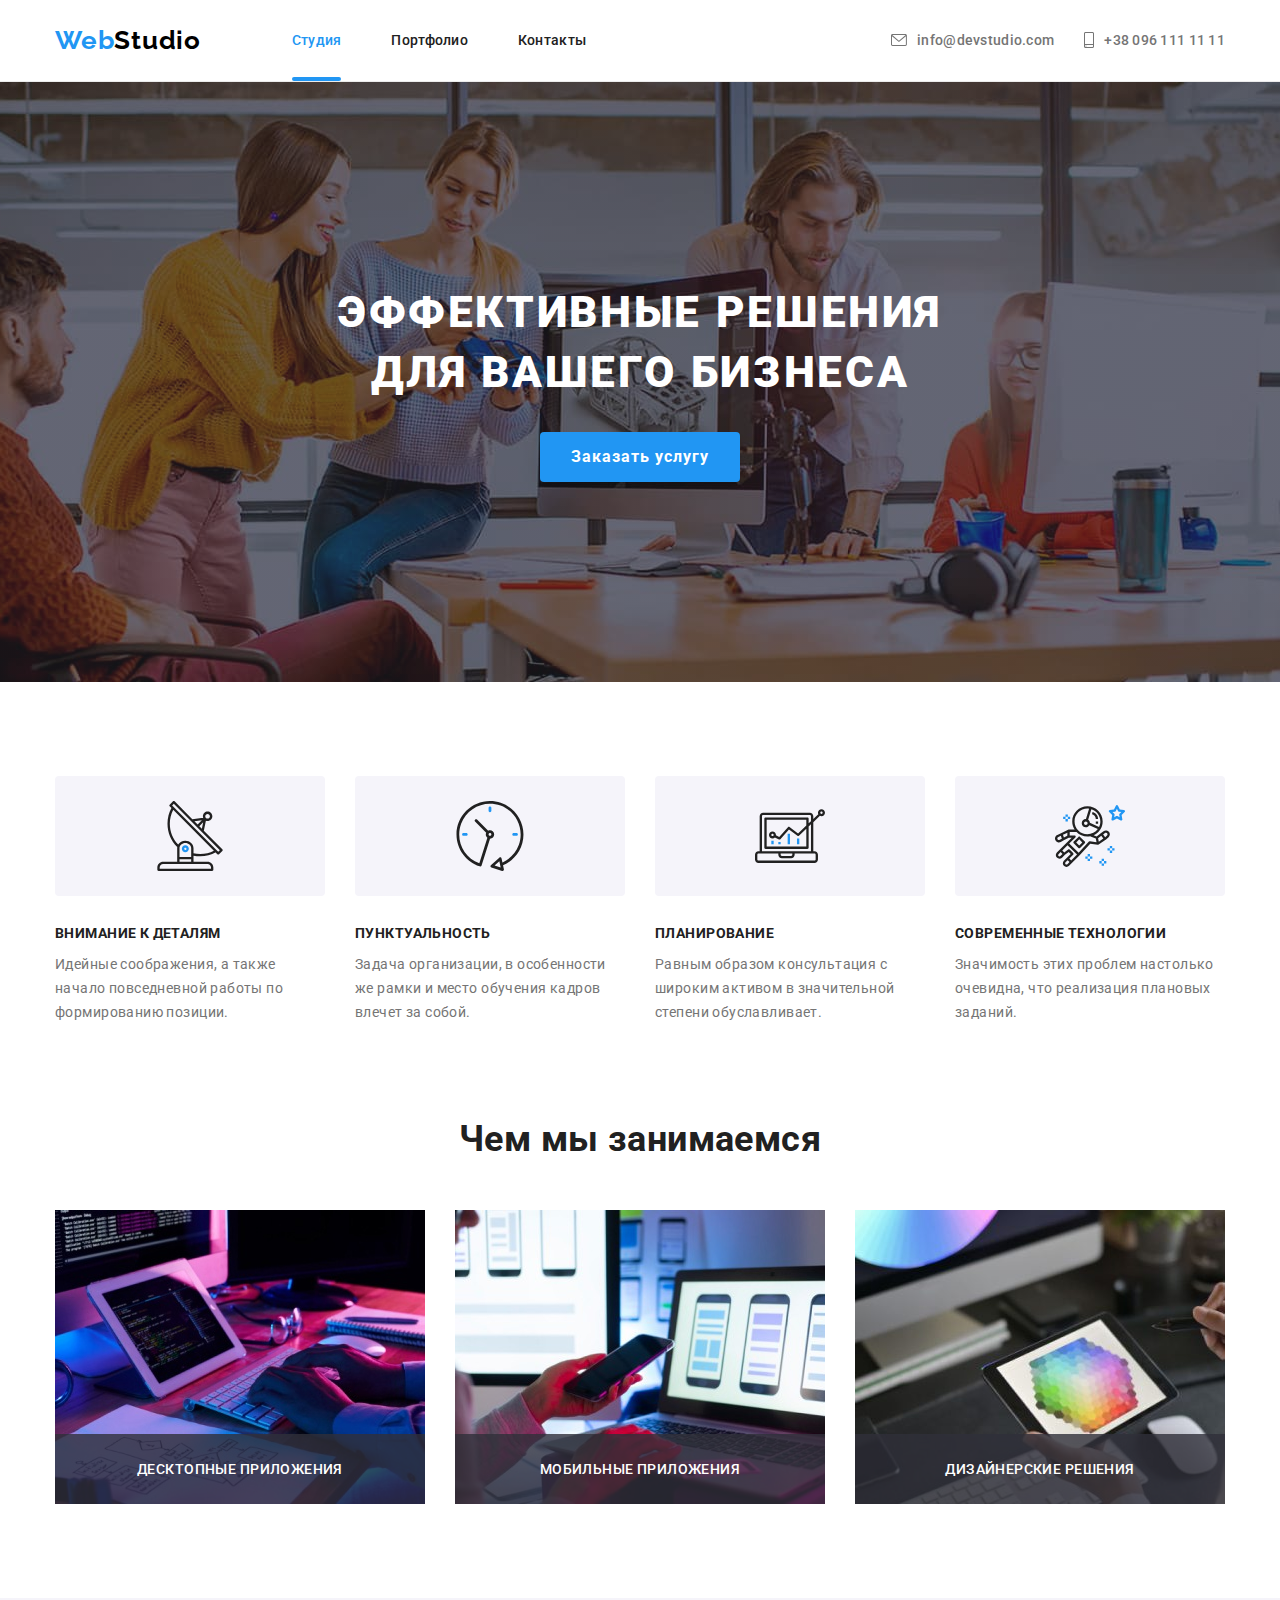
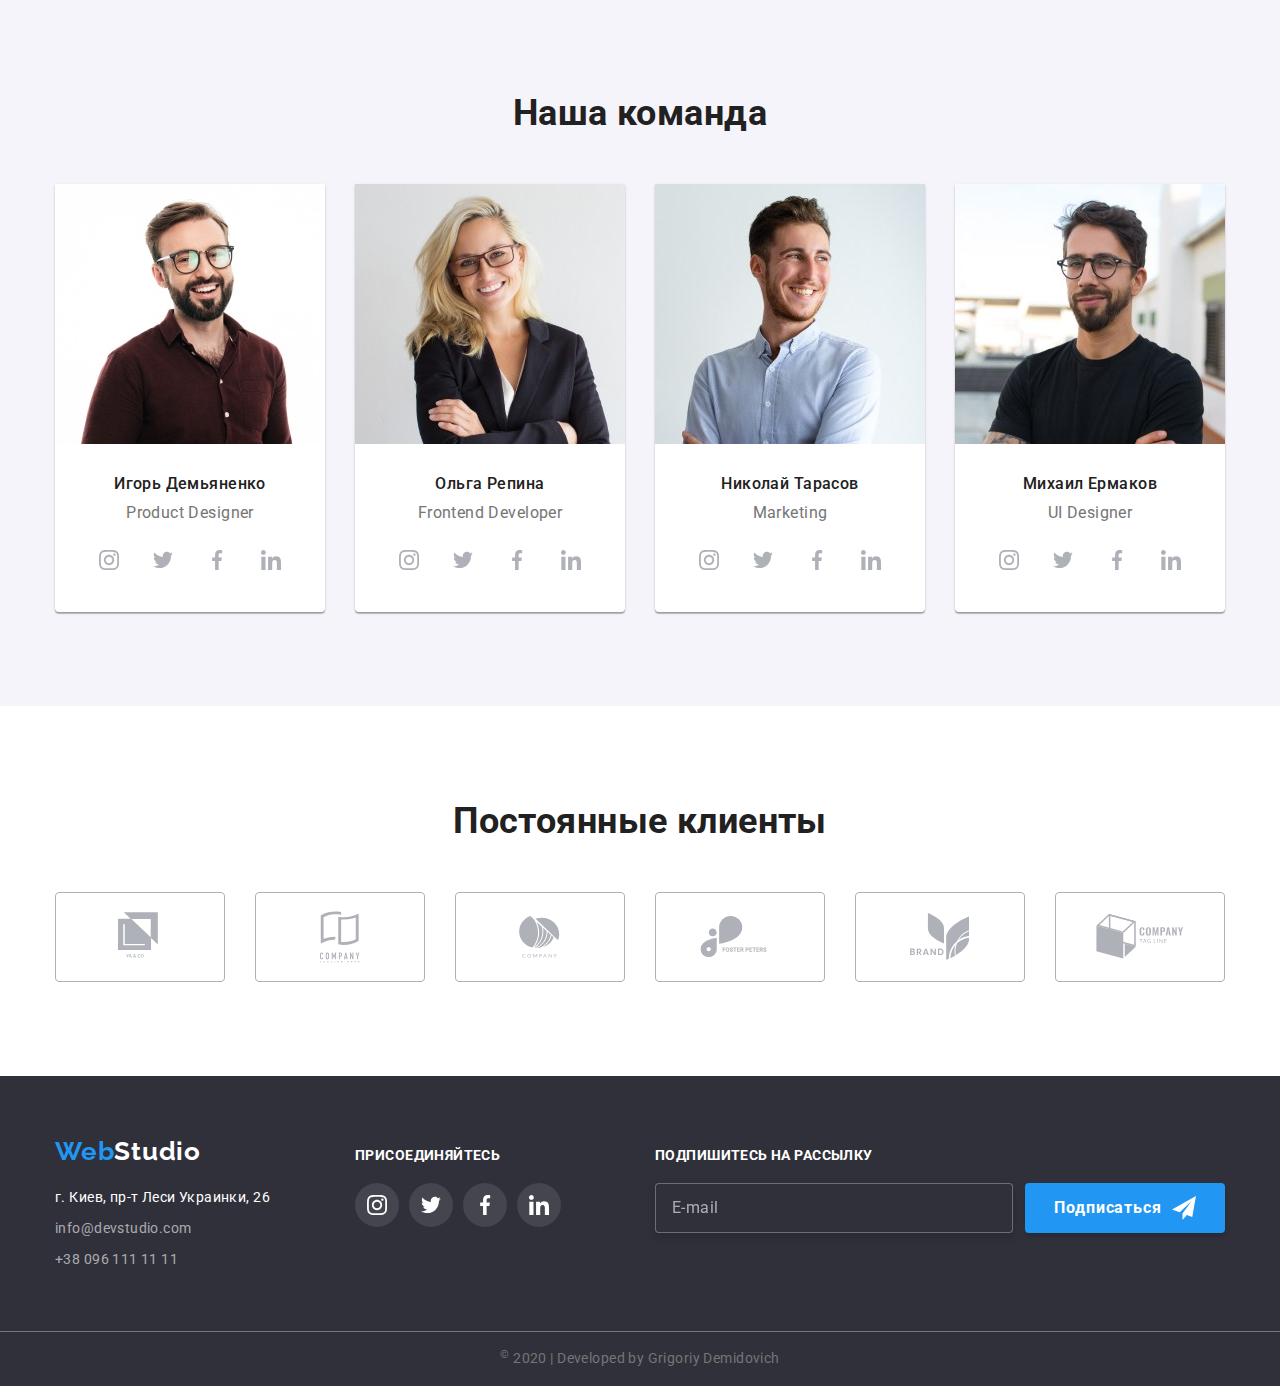
==== commit 542ecd30: "copyright done" ====
--- a/index.html
+++ b/index.html
@@ -25,7 +25,7 @@
 						<ul class="navigation list">
 							<li class="navigation__item"><a href="./index.html" class="navigation__link current-page">Студия</a></li>
 							<li class="navigation__item"><a href="./portfolio.html" class="navigation__link">Портфолио</a></li>
-							<li class="navigation__item"><a href="#contacts" class="navigation__link">Контакты</a></li>
+							<li class="navigation__item"><a href="./index.html" class="navigation__link">Контакты</a></li>
 						</ul>
 					</nav>
 					<ul class="contacts list">
@@ -449,7 +449,7 @@
 				</div>
 			</section>
 		</main>
-		<footer class="footer-background" id="contacts">
+		<footer class="footer-background">
 			<div class="container footer">
 				<div class="address-wrap">
 					<a href="./index.html" class="logo logo__footer link"><span class="logo--accent">Web</span>Studio</a>
@@ -519,9 +519,14 @@
 					</form>
 				</div>
 			</div>
+			<div class="copyright-border">
+				<p class="copyright">
+					<sup>&copy;</sup> 2020 |
+					<a class="copyright__link" href="https://github.com/grig-d">Developed by Grigoriy Demidovich</a>
+				</p>
+			</div>
 		</footer>
-
-		<!-- <div class="backdrop is-hidden" data-modal>
+		<div class="backdrop is-hidden" data-modal>
 			<div class="modal-window">
 				<button class="close-button" type="button" data-modal-close>
 					<svg class="close-button__icon">
@@ -571,9 +576,7 @@
 					<button class="form-button">Отправить</button>
 				</form>
 			</div>
-		</div> -->
-
-		<!-- script -->
+		</div>
 		<script src="./js/menu.js"></script>
 		<script src="./js/modal.js"></script>
 	</body>
--- a/css/main.min.css
+++ b/css/main.min.css
@@ -3,5 +3,5 @@
  Consolas,  'Liberation Mono',  Menlo,- monospace;font-size:1em}small{font-size:80%}sub,sup{font-size:75%;line-height:0;position:relative;vertical-align:baseline}sub{bottom:-0.25em}sup{top:-0.5em}button,input,optgroup,select,textarea{font-family:inherit;font-size:100%;line-height:1.15;margin:0}button,select{text-transform:none}button,[type='button'],[type='reset'],[type='submit']{-webkit-appearance:button}button::-moz-focus-inner,[type='button']::-moz-focus-inner,[type='reset']::-moz-focus-inner,[type='submit']::-moz-focus-inner{border-style:none;padding:0}button:-moz-focusring,[type='button']:-moz-focusring,[type='reset']:-moz-focusring,[type='submit']:-moz-focusring{outline:1px dotted ButtonText}legend{padding:0}progress{vertical-align:baseline}[type='number']::-webkit-inner-spin-button,[type='number']::-webkit-outer-spin-button{height:auto}[type='search']{-webkit-appearance:textfield;outline-offset:-2px}[type='search']::-webkit-search-decoration{-webkit-appearance:none}::-webkit-file-upload-button{-webkit-appearance:button;font:inherit}summary{display:list-item}body{background-color:#fff;font-family:"Roboto", sans-serif;font-style:normal;font-weight:400;font-size:14px;letter-spacing:0.03em}img{display:block;max-width:100%;height:auto}textarea{resize:none}.flexbox{display:flex}.link{text-decoration:none}.list{margin:0;padding:0;list-style:none}.invisible{position:absolute;width:1px;height:1px;margin:-1px;border:0;padding:0;clip:rect(0, 0, 0, 0);overflow:hidden}.logo{font-family:"Raleway", sans-serif;font-style:normal;font-weight:700;font-size:24px;line-height:1.167;letter-spacing:0.03em}@media screen and (min-width: 1200px){.logo{font-size:26px;line-height:1.192}}.logo__header{color:#000}.logo__footer{color:#fff}.logo--accent{color:#2196f3;transition:color 250ms cubic-bezier(0.4, 0, 0.2, 1)}.logo__header:hover>.logo--accent,.logo__header:focus>.logo--accent,.logo__footer:hover>.logo--accent,.logo__footer:focus>.logo--accent{color:#188ce8}.menu-button{display:inline-flex;margin:0;padding:0;border:none;background-color:transparent}.menu-button .burger-close{display:none}.menu-button.is-open .burger-close{display:block}.menu-button.is-open .burger{display:none}@media screen and (min-width: 768px){.menu-button{display:none}}.menu-button:hover .burger,.menu-button:hover .burger-close,.menu-button:focus-within .burger,.menu-button:focus-within .burger-close{fill:#2196f3}.menu-button:hover{cursor:pointer}.form-button{display:inline-flex;width:200px;height:50px;justify-content:center;align-items:center;background-color:#2196f3;box-shadow:0px 4px 4px rgba(0,0,0,0.15);border:none;border-radius:4px;font-weight:700;font-size:16px;line-height:30px;letter-spacing:0.06em;color:#ffffff;cursor:pointer;transition:background-color 250ms cubic-bezier(0.4, 0, 0.2, 1)}.form-button:hover,.form-button:focus{background-color:#188ce8}.filter__button{padding:6px 22px;border:none;text-align:center;font-weight:500;font-size:16px;line-height:1.62;color:#212121;background-color:#f5f4fa;border-radius:4px;cursor:pointer;transition:color 250ms cubic-bezier(0.4, 0, 0.2, 1),background-color 250ms cubic-bezier(0.4, 0, 0.2, 1),box-shadow 250ms cubic-bezier(0.4, 0, 0.2, 1)}.filter__button:hover,.filter__button:focus{box-shadow:0px 3px 1px rgba(0,0,0,0.1),0px 1px 2px rgba(0,0,0,0.08),0px 2px 2px rgba(0,0,0,0.12);color:#fff;background-color:#2196f3}.close-button{position:absolute;top:8px;right:8px;width:30px;height:30px;border-radius:50%;background:#ffffff;border:1px solid rgba(0,0,0,0.1);cursor:pointer}.close-button__icon{position:absolute;width:11px;height:11px;top:50%;left:50%;transform:translate(-50%, -50%);fill:#000000;transition:fill 250ms cubic-bezier(0.4, 0, 0.2, 1)}.close-button:hover .close-button__icon,.close-button:focus .close-button__icon{fill:#2196f3}.menu{padding-top:60px;padding-bottom:60px;text-align:center}@media screen and (min-width: 768px){.menu{display:flex;padding:0;line-height:1.143}}@media screen and (max-width: 767px){.menu{display:none;position:absolute;top:100%;left:0;width:100%;height:393px;background-color:#ffffff;box-shadow:0px 4px 8px rgba(0,0,0,0.04),0px 2px 4px rgba(0,0,0,0.08),0px 1px 3px rgba(0,0,0,0.16);font-size:18px;line-height:1.167;z-index:3}.menu.is-open{display:flex;flex-direction:column;justify-content:space-between}}.net-list{justify-content:center;align-items:center}.net-list__item:not(:last-child){margin-right:10px}.net-list__link{display:flex;width:44px;height:44px;border-radius:50%;justify-content:center;align-items:center;background-color:transparent;fill:#afb1b8;transition:background-color 250ms cubic-bezier(0.4, 0, 0.2, 1),fill 250ms cubic-bezier(0.4, 0, 0.2, 1)}.net-list__link:hover,.net-list__link:focus{background-color:#2196f3;fill:#fff}.net-list__icon{width:20px;height:20px}.form{display:flex;flex-direction:column;align-items:center}.form__label{position:relative;display:flex;flex-direction:column;width:100%;cursor:pointer}.form__label:not(:nth-child(4)){margin-bottom:10px}.form__label:nth-child(4){margin-bottom:20px}.form__text{display:inline-block;margin-bottom:4px;font-weight:400;font-size:12px;line-height:14px;letter-spacing:0.01em;color:#757575}.form__field{width:100%;height:40px;outline:none;padding-left:42px;border:1px solid rgba(33,33,33,0.2);border-radius:4px;font-weight:400;font-size:16px;line-height:20px;letter-spacing:0.03em;background-color:transparent;cursor:pointer;transition:border-color 250ms cubic-bezier(0.4, 0, 0.2, 1)}.form__field:hover,.form__field:focus{border-color:#2196f3}.form__textarea{height:120px;padding:12px 16px}.form__textarea::placeholder{font-weight:normal;font-size:12px;line-height:20px;letter-spacing:0.01em;color:rgba(117,117,117,0.5)}.form__icon{position:absolute;left:12px;bottom:11px;width:18px;height:18px;fill:#212121;transition:fill 250ms cubic-bezier(0.4, 0, 0.2, 1);z-index:-1}.form__field:hover+.form__icon,.form__label:focus-within .form__icon{fill:#2196f3}.form__deal{display:flex;height:24px;margin-bottom:30px;line-height:1.714;align-items:center;cursor:pointer}.form__checkbox:not(:checked)+.form__custom-checkbox{border:2px solid #212121;border-radius:2px}.form__checkbox:checked+.form__custom-checkbox{border-color:transparent;transition:background-color 250ms cubic-bezier(0.4, 0, 0.2, 1);background-image:url(../images/icons/check.svg)}.form__checkbox:not(:checked):hover+.form__custom-checkbox,.form__checkbox:not(:checked):focus+.form__custom-checkbox{border-color:#2196f3}.form__custom-checkbox{display:inline-block;width:16px;height:15px;margin-right:8px;vertical-align:middle}.form__accept{margin:0 4px 0 0;color:#757575}.form__link{color:#2196f3}.backdrop{position:fixed;top:0;right:0;width:100%;height:100%;background-color:rgba(0,0,0,0.2);transition:opacity 250ms cubic-bezier(0.4, 0, 0.2, 1)}.backdrop.is-hidden{opacity:0;pointer-events:none}.modal-window{position:absolute;top:50%;left:50%;transform:translate(-50%, -50%) scale(1);width:528px;height:581px;padding:40px;background-color:#ffffff;box-shadow:0px 1px 3px rgba(0,0,0,0.12),0px 1px 1px rgba(0,0,0,0.14),0px 2px 1px rgba(0,0,0,0.2);border-radius:4px;overflow:hidden;transition:transform 250ms cubic-bezier(0.4, 0, 0.2, 1),opacity 250ms cubic-bezier(0.4, 0, 0.2, 1)}.modal-window__heading{margin:0 0 12px;font-weight:700;font-size:20px;line-height:23px;text-align:center;letter-spacing:0.03em;color:#212121}.backdrop.is-hidden .modal-window{opacity:0;transform:translate(-50%, -50%) scale(0)}.container{max-width:480px;padding-left:15px;padding-right:15px;margin-left:auto;margin-right:auto;background-color:rgba(255,145,0,0.2)}@media screen and (min-width: 768px){.container{max-width:768px}}@media screen and (min-width: 1200px){.container{max-width:1200px}}.section{padding-top:60px;padding-bottom:60px}@media screen and (min-width: 1200px){.section{padding-top:94px;padding-bottom:94px}}.section__title{margin:0;margin-bottom:30px;font-weight:700;font-size:28px;line-height:1.179;text-align:center;color:#212121}@media screen and (min-width: 1200px){.section__title{margin-bottom:50px;font-size:36px;line-height:1.167}}.header-border{border-bottom:1px solid #ececec;position:relative}.header{justify-content:space-between;align-items:center;padding-top:10px;padding-bottom:10px}@media screen and (min-width: 768px){.header{padding-top:20px;padding-bottom:20px}}@media screen and (min-width: 1200px){.header{padding-top:25px;padding-bottom:25px}}@media screen and (min-width: 768px){.navigation-box{display:flex;align-items:center;margin-right:auto}}.navigation{display:inline-block}@media screen and (min-width: 768px){.navigation{display:inline-flex}}.contacts{display:inline-block}@media screen and (min-width: 1200px){.contacts{display:inline-flex}}.navigation__item{position:relative}@media screen and (max-width: 767px){.navigation__item{display:flex;justify-content:center}.navigation__item:first-child{margin-bottom:52px}.navigation__item:last-child{margin-top:40px}}@media screen and (min-width: 768px){.navigation__item:not(:last-child){margin-right:50px}.navigation__item:last-child{margin-right:84px}}@media screen and (min-width: 1200px){.navigation__item:last-child{margin-right:305px}}@media screen and (max-width: 767px){.contacts__item{display:flex;justify-content:center}.contacts__item:not(:last-child){margin-bottom:16px}}@media screen and (min-width: 768px){.contacts__item:not(:last-child){margin-bottom:10px}}@media screen and (min-width: 1200px){.contacts__item:not(:last-child){margin-bottom:0;margin-right:30px}}.navigation__link,.contacts{font-weight:500;letter-spacing:0.02em;text-decoration:none;color:#212121;transition:color 250ms cubic-bezier(0.4, 0, 0.2, 1)}@media screen and (min-width: 768px) and (max-width: 1199px){.contacts{font-size:12px;line-height:1.167}}.contacts__link{display:flex;align-items:center;text-decoration:none;color:#757575;transition:color 250ms cubic-bezier(0.4, 0, 0.2, 1)}.contacts__link:hover,.contacts__link:focus{color:#2196f3}.envelope{width:16px;height:12px;margin-right:10px;fill:#757575;transition:fill 250ms cubic-bezier(0.4, 0, 0.2, 1)}.contacts__link:hover .envelope,.contacts__link:focus .envelope{fill:#2196f3}.smartphone{width:10px;height:16px;margin-right:10px;fill:#757575;transition:fill 250ms cubic-bezier(0.4, 0, 0.2, 1)}.contacts__link:hover .smartphone,.contacts__link:focus .smartphone{fill:#2196f3}.navigation__link:hover,.navigation__link:focus{color:#2196f3}.hero{display:flex;flex-direction:column;justify-content:center;align-items:center;margin-left:auto;margin-right:auto;text-align:center;background-color:#c4c4c4;max-width:480px;height:400px;background-image:linear-gradient(rgba(47,48,58,0.4), rgba(47,48,58,0.4)),url(../images/mobile/hero.jpg);background-size:480px 400px;background-repeat:no-repeat;background-position:center;background-size:cover}@media screen and (min-device-pixel-ratio: 2), screen and (min-resolution: 192dpi), screen and (min-resolution: 2dppx){.hero{background-image:linear-gradient(rgba(47,48,58,0.4), rgba(47,48,58,0.4)),url(../images/mobile/hero@2x.jpg)}}@media screen and (min-width: 768px){.hero{max-width:768px;height:400px;background-image:linear-gradient(rgba(47,48,58,0.4), rgba(47,48,58,0.4)),url(../images/tablet/hero.jpg);background-size:768px 400px}}@media screen and (min-width: 768px) and (min-device-pixel-ratio: 2), screen and (min-width: 768px) and (min-resolution: 192dpi), screen and (min-width: 768px) and (min-resolution: 2dppx){.hero{background-image:linear-gradient(rgba(47,48,58,0.4), rgba(47,48,58,0.4)),url(../images/tablet/hero@2x.jpg)}}@media screen and (min-width: 1200px){.hero{max-width:1600px;height:600px;background-image:linear-gradient(rgba(47,48,58,0.4), rgba(47,48,58,0.4)),url(../images/desktop/hero.jpg);background-size:1600px 600px}}@media screen and (min-width: 1200px) and (min-device-pixel-ratio: 2), screen and (min-width: 1200px) and (min-resolution: 192dpi), screen and (min-width: 1200px) and (min-resolution: 2dppx){.hero{background-image:linear-gradient(rgba(47,48,58,0.4), rgba(47,48,58,0.4)),url(../images/desktop/hero@2x.jpg)}}.hero__title{margin-top:0;margin-bottom:30px;font-weight:900;font-size:26px;line-height:1.616;letter-spacing:0.06em;text-transform:uppercase;color:#fff}@media screen and (min-width: 1200px){.hero__title{font-size:44px;line-height:1.364}}.feature{padding-top:60px;padding-bottom:60px}@media screen and (min-width: 1200px){.feature{padding-top:94px;padding-bottom:0}}.feature__list{display:block}@media screen and (min-width: 768px){.feature__list{display:flex;flex-wrap:wrap}}@media screen and (max-width: 767px){.feature__item:not(:first-child){margin-top:30px}}@media screen and (min-width: 768px) and (max-width: 1199px){.feature__item{flex-basis:calc((100% - 30px) / 2)}.feature__item:nth-child(odd){margin-right:30px}}@media screen and (max-width: 1199px){.feature__item:nth-child(n+3){margin-top:30px}}@media screen and (min-width: 1200px){.feature__item{flex-basis:calc((100% - 3 * 30px) / 4)}.feature__item:not(:last-child){margin-right:30px}}.feature__wrap{display:flex;justify-content:center;align-items:center;height:120px;margin-bottom:30px;background-color:#f5f4fa;border-radius:4px}.feature__title{margin:0;font-size:14px;letter-spacing:0.03em;font-weight:700;line-height:1.14;text-transform:uppercase;color:#212121}@media screen and (max-width: 767px){.feature__title{text-align:center}}.feature__text{line-height:24px;color:#757575;margin:10px 0 0}@media screen and (max-width: 1199px){.work{display:none}}.work__list{flex-wrap:wrap}.work__item{width:calc((100% - 2 * 30px) / 3);position:relative}.work__item:not(:nth-child(3n)){margin-right:30px}.work__item::before{position:absolute;bottom:0;left:0;content:"";width:100%;height:70px;background-color:rgba(47,48,58,0.8)}.work__text{position:absolute;bottom:27px;width:100%;margin:0;font-weight:500;line-height:1.143;text-transform:uppercase;text-align:center;color:#fff}.team-background{background-color:#f5f4fa}@media screen and (min-width: 768px){.team{display:flex;flex-wrap:wrap}}.team__item{margin:0;width:100%;text-align:center;background-color:#fff;box-shadow:0px 1px 3px rgba(0,0,0,0.12),0px 1px 1px rgba(0,0,0,0.14),0px 2px 1px rgba(0,0,0,0.2);border-radius:0px 0px 4px 4px}@media screen and (max-width: 767px){.team__item:not(:last-child){margin-bottom:30px}}@media screen and (max-width: 1199px){.team__item:nth-child(-n+2){margin-bottom:30px}}@media screen and (min-width: 768px){.team__item{flex-basis:calc((100% - 30px) / 2)}.team__item:nth-child(odd){margin-right:30px}}@media screen and (min-width: 1200px){.team__item{flex-basis:calc((100% - 30px * 3) / 4)}.team__item:not(:nth-child(4n)){margin-right:30px}}.team__card{padding-top:30px;padding-bottom:24px}@media screen and (min-width: 1200px){.team__card{padding-bottom:30px}}.team__title{margin:0 0 10px;font-weight:500;font-size:16px;line-height:1.188;color:#212121}.team__text{margin:0 0 16px;font-size:16px;line-height:1.188;color:#757575}.clients{flex-wrap:wrap}@media screen and (max-width: 767px){.clients__item{flex-basis:calc((100% - 30px) / 2)}.clients__item:nth-child(odd){margin-right:30px}.clients__item:nth-child(-n+4){margin-bottom:30px}}@media screen and (min-width: 768px) and (max-width: 1199px){.clients__item{flex-basis:calc((100% - 30px * 2) / 3)}.clients__item:not(:nth-child(3n+3)){margin-right:30px}.clients__item:nth-child(-n+3){margin-bottom:30px}}@media screen and (min-width: 1200px){.clients__item{flex-basis:calc((100% - 30px * 5) / 6)}.clients__item:not(:nth-child(6n)){margin-right:30px}}.clients__link{display:flex;justify-content:center;align-items:center;height:90px;border:1px solid #afb1b8;border-radius:4px;transition:border-color 250ms cubic-bezier(0.4, 0, 0.2, 1)}.clients__link:hover,.clients__link:focus{border-color:#2196f3}.clients__icon{fill:#afb1b8;transition:fill 250ms cubic-bezier(0.4, 0, 0.2, 1)}.clients__item:nth-child(1) .clients__icon{width:44px;height:49px}.clients__item:nth-child(2) .clients__icon{width:40px;height:52px}.clients__item:nth-child(3) .clients__icon{width:41px;height:42px}.clients__item:nth-child(4) .clients__icon{width:80px;height:42px}.clients__item:nth-child(5) .clients__icon{width:59px;height:47px}.clients__item:nth-child(6) .clients__icon{width:88px;height:45px}.clients__link:hover .clients__icon,.clients__link:focus .clients__icon{fill:#2196f3}.filter{display:flex;margin-bottom:50px;justify-content:center}.filter__item:not(:last-child){margin-right:8px}.portfolio{display:flex;flex-wrap:wrap}.portfolio__item{width:calc((100% - 30px * 2) / 3);border:1px solid #eeeeee;transition:box-shadow 250ms cubic-bezier(0.4, 0, 0.2, 1)}.portfolio__item:not(:nth-child(3n)){margin-right:30px}.portfolio__item:not(:nth-last-child(-n+3)){margin-bottom:30px}.portfolio__item:hover,.portfolio__item:focus-within{border:1px solid rgba(0,0,0,0.16);box-shadow:0px 1px 1px rgba(0,0,0,0.12),0px 4px 4px rgba(0,0,0,0.06),1px 4px 6px rgba(0,0,0,0.16)}.portfolio__link{text-decoration:none}.portfolio__card{padding:20px 24px}.portfolio__title{margin:0 0 4px;font-weight:700;font-size:18px;line-height:2;letter-spacing:0.06em;color:#212121}.portfolio__text{margin:0;font-size:16px;line-height:1.87;color:#757575}.overlay{position:relative;overflow:hidden}.overlay::before{content:"";display:block;position:absolute;top:0;left:0;background:rgba(33,150,243,0.9);width:100%;height:100%;transform:translateY(101%);transition:transform 250ms cubic-bezier(0.4, 0, 0.2, 1)}.overlay__wrap{position:absolute;top:0;left:0;width:100%;height:100%;margin:0;display:flex;align-items:center;padding:24px;transform:translateY(100%);transition:transform 250ms cubic-bezier(0.4, 0, 0.2, 1)}.overlay__text{color:#fff;font-size:18px;line-height:1.556}.portfolio__link:hover .overlay::before,.portfolio__link:focus .overlay::before,.portfolio__link:hover .overlay__wrap,.portfolio__link:focus .overlay__wrap{transform:translateY(0)}.footer-background{background-color:#2f303a}.footer{padding-top:60px;padding-bottom:60px}@media screen and (max-width: 1199px){.footer{display:flex;flex-wrap:wrap}}@media screen and (min-width: 1200px){.footer{display:flex;align-items:baseline}}@media screen and (max-width: 1199px){.address-wrap{width:100%;margin-bottom:60px;text-align:center}}@media screen and (min-width: 768px){.address-wrap{width:calc((100% - 30px) / 2);margin-right:30px}}@media screen and (min-width: 1200px){.address-wrap{width:calc((100% - 30px * 3) / 4)}}.address{margin-top:20px}.address__list{font-style:normal;line-height:1.57}.address__list:first-child{color:#fff}.address__item:not(:last-child){margin-bottom:8px}@media screen and (min-width: 1200px){.address__item:not(:last-child){margin-bottom:9px}}.address__link{color:rgba(255,255,255,0.6);transition:color 250ms cubic-bezier(0.4, 0, 0.2, 1)}.address__link:hover,.address__link:focus{color:#2196f3}.join{text-transform:uppercase;font-weight:700;line-height:16px;color:#ffffff}@media screen and (max-width: 1199px){.join{width:100%;margin-bottom:60px;text-align:center}}@media screen and (min-width: 768px){.join{width:calc((100% - 30px) / 2)}}@media screen and (min-width: 1200px){.join{width:calc((100% - 30px * 3) / 4);margin-right:30px}}.join__heading{margin:0 0 20px 0}@media screen and (max-width: 1199px){.join__heading{text-align:center}}.join__list{margin-top:20px}@media screen and (max-width: 1199px){.join__list{justify-content:center}}.join__item:not(:last-child){margin-right:10px}.join__link{display:flex;width:44px;height:44px;border-radius:50%;justify-content:center;align-items:center;background:rgba(255,255,255,0.1);transition:background-color 250ms cubic-bezier(0.4, 0, 0.2, 1)}.join__link:hover,.join__link:focus{background-color:#2196f3}.join__icon{width:20px;height:20px;fill:#ffffff}.subscribe{text-transform:uppercase;font-weight:700;line-height:16px;color:#ffffff}@media screen and (max-width: 1199px){.subscribe{text-align:center;width:100%}}@media screen and (min-width: 1200px){.subscribe{width:calc((100% - 30px) / 2)}}.subscribe__heading{margin:0 0 20px 0}@media screen and (max-width: 1199px){.subscribe__heading{text-align:center}}@media screen and (min-width: 768px) and (max-width: 1199px){.subscribe__form{width:450px;margin-left:auto;margin-right:auto}}@media screen and (min-width: 1200px){.subscribe__form{display:flex}}.subscribe__email{display:inline-flex;height:50px;margin-bottom:20px;padding-left:16px;border:1px solid rgba(255,255,255,0.3);filter:drop-shadow(0px 4px 4px rgba(0,0,0,0.15));border-radius:4px;background-color:#2f303a;font-weight:400;font-size:16px;line-height:20px;letter-spacing:0.03em;color:#ffffff;transition:border-color 250ms cubic-bezier(0.4, 0, 0.2, 1)}@media screen and (max-width: 767px){.subscribe__email{width:100%}}@media screen and (min-width: 768px){.subscribe__email{width:450px}}@media screen and (min-width: 1200px){.subscribe__email{width:358px;margin-right:12px}}.subscribe__email::placeholder{color:rgba(255,255,255,0.6)}.subscribe__email:hover,.subscribe__email:focus{border-color:#2196f3}.subscribe__icon{margin-left:10px;width:24px;height:24px;fill:#ffffff}.current-page{color:#2196f3}.current-page::after{position:absolute;bottom:-8px;left:50%;transform:translate(-50%, 0);content:"";width:62px;height:4px;border-radius:2px;background-color:#2196f3}@media screen and (min-width: 768px){.current-page::after{bottom:-32px;left:0;width:100%;transform:translate(0)}}
+ monospace;font-size:1em}small{font-size:80%}sub,sup{font-size:75%;line-height:0;position:relative;vertical-align:baseline}sub{bottom:-0.25em}sup{top:-0.5em}button,input,optgroup,select,textarea{font-family:inherit;font-size:100%;line-height:1.15;margin:0}button,select{text-transform:none}button,[type='button'],[type='reset'],[type='submit']{-webkit-appearance:button}button::-moz-focus-inner,[type='button']::-moz-focus-inner,[type='reset']::-moz-focus-inner,[type='submit']::-moz-focus-inner{border-style:none;padding:0}button:-moz-focusring,[type='button']:-moz-focusring,[type='reset']:-moz-focusring,[type='submit']:-moz-focusring{outline:1px dotted ButtonText}legend{padding:0}progress{vertical-align:baseline}[type='number']::-webkit-inner-spin-button,[type='number']::-webkit-outer-spin-button{height:auto}[type='search']{-webkit-appearance:textfield;outline-offset:-2px}[type='search']::-webkit-search-decoration{-webkit-appearance:none}::-webkit-file-upload-button{-webkit-appearance:button;font:inherit}summary{display:list-item}body{background-color:#fff;font-family:"Roboto", sans-serif;font-style:normal;font-weight:400;font-size:14px;letter-spacing:0.03em}img{display:block;max-width:100%;height:auto}textarea{resize:none}.flexbox{display:flex}.link{text-decoration:none}.list{margin:0;padding:0;list-style:none}.invisible{position:absolute;width:1px;height:1px;margin:-1px;border:0;padding:0;clip:rect(0, 0, 0, 0);overflow:hidden}.logo{font-family:"Raleway", sans-serif;font-style:normal;font-weight:700;font-size:24px;line-height:1.167;letter-spacing:0.03em}@media screen and (min-width: 1200px){.logo{font-size:26px;line-height:1.192}}.logo__header{color:#000}.logo__footer{color:#fff}.logo--accent{color:#2196f3;transition:color 250ms cubic-bezier(0.4, 0, 0.2, 1)}.logo__header:hover>.logo--accent,.logo__header:focus>.logo--accent,.logo__footer:hover>.logo--accent,.logo__footer:focus>.logo--accent{color:#188ce8}.menu-button{display:inline-flex;margin:0;padding:0;border:none;background-color:transparent}.menu-button .burger-close{display:none}.menu-button.is-open .burger-close{display:block}.menu-button.is-open .burger{display:none}@media screen and (min-width: 768px){.menu-button{display:none}}.menu-button:hover .burger,.menu-button:hover .burger-close,.menu-button:focus-within .burger,.menu-button:focus-within .burger-close{fill:#2196f3}.menu-button:hover{cursor:pointer}.form-button{display:inline-flex;width:200px;height:50px;justify-content:center;align-items:center;background-color:#2196f3;box-shadow:0px 4px 4px rgba(0,0,0,0.15);border:none;border-radius:4px;font-weight:700;font-size:16px;line-height:30px;letter-spacing:0.06em;color:#ffffff;cursor:pointer;transition:background-color 250ms cubic-bezier(0.4, 0, 0.2, 1)}.form-button:hover,.form-button:focus{background-color:#188ce8}.filter__button{padding:6px 22px;border:none;text-align:center;font-weight:500;font-size:16px;line-height:1.62;color:#212121;background-color:#f5f4fa;border-radius:4px;cursor:pointer;transition:color 250ms cubic-bezier(0.4, 0, 0.2, 1),background-color 250ms cubic-bezier(0.4, 0, 0.2, 1),box-shadow 250ms cubic-bezier(0.4, 0, 0.2, 1)}.filter__button:hover,.filter__button:focus{box-shadow:0px 3px 1px rgba(0,0,0,0.1),0px 1px 2px rgba(0,0,0,0.08),0px 2px 2px rgba(0,0,0,0.12);color:#fff;background-color:#2196f3}.close-button{position:absolute;top:8px;right:8px;width:30px;height:30px;border-radius:50%;background:#ffffff;border:1px solid rgba(0,0,0,0.1);cursor:pointer}.close-button__icon{position:absolute;width:11px;height:11px;top:50%;left:50%;transform:translate(-50%, -50%);fill:#000000;transition:fill 250ms cubic-bezier(0.4, 0, 0.2, 1)}.close-button:hover .close-button__icon,.close-button:focus .close-button__icon{fill:#2196f3}.menu{padding-top:60px;padding-bottom:60px;text-align:center}@media screen and (min-width: 768px){.menu{display:flex;padding:0;line-height:1.143}}@media screen and (max-width: 767px){.menu{display:none;position:absolute;top:100%;left:0;width:100%;height:393px;background-color:#ffffff;box-shadow:0px 4px 8px rgba(0,0,0,0.04),0px 2px 4px rgba(0,0,0,0.08),0px 1px 3px rgba(0,0,0,0.16);font-size:18px;line-height:1.167;z-index:3}.menu.is-open{display:flex;flex-direction:column;justify-content:space-between}}.net-list{justify-content:center;align-items:center}.net-list__item:not(:last-child){margin-right:10px}.net-list__link{display:flex;width:44px;height:44px;border-radius:50%;justify-content:center;align-items:center;background-color:transparent;fill:#afb1b8;transition:background-color 250ms cubic-bezier(0.4, 0, 0.2, 1),fill 250ms cubic-bezier(0.4, 0, 0.2, 1)}.net-list__link:hover,.net-list__link:focus{background-color:#2196f3;fill:#fff}.net-list__icon{width:20px;height:20px}.form{display:flex;flex-direction:column;align-items:center}.form__label{position:relative;display:flex;flex-direction:column;width:100%;cursor:pointer}.form__label:not(:nth-child(4)){margin-bottom:10px}.form__label:nth-child(4){margin-bottom:20px}.form__text{display:inline-block;margin-bottom:4px;font-weight:400;font-size:12px;line-height:14px;letter-spacing:0.01em;color:#757575}.form__field{width:100%;height:40px;outline:none;padding-left:42px;border:1px solid rgba(33,33,33,0.2);border-radius:4px;font-weight:400;font-size:16px;line-height:20px;letter-spacing:0.03em;background-color:transparent;cursor:pointer;transition:border-color 250ms cubic-bezier(0.4, 0, 0.2, 1)}.form__field:hover,.form__field:focus{border-color:#2196f3}.form__textarea{height:120px;padding:12px 16px}.form__textarea::placeholder{font-weight:normal;font-size:12px;line-height:20px;letter-spacing:0.01em;color:rgba(117,117,117,0.5)}.form__icon{position:absolute;left:12px;bottom:11px;width:18px;height:18px;fill:#212121;transition:fill 250ms cubic-bezier(0.4, 0, 0.2, 1)}.form__field:hover+.form__icon,.form__label:focus-within .form__icon{fill:#2196f3}.form__deal{height:15px;margin-bottom:30px;align-items:center;cursor:pointer}@media screen and (max-width: 1199px){.form__deal{display:block;text-align:center;font-size:12px;line-height:1.167}}@media screen and (min-width: 1200px){.form__deal{display:flex;height:24px;line-height:1.714}}.form__checkbox:not(:checked)+.form__custom-checkbox{border:2px solid #212121;border-radius:2px}.form__checkbox:checked+.form__custom-checkbox{border-color:transparent;transition:background-color 250ms cubic-bezier(0.4, 0, 0.2, 1);background-image:url(../images/icons/check.svg)}.form__checkbox:not(:checked):hover+.form__custom-checkbox,.form__checkbox:not(:checked):focus+.form__custom-checkbox{border-color:#2196f3}.form__custom-checkbox{display:inline-block;width:16px;height:15px;margin-right:4px;vertical-align:middle}@media screen and (min-width: 1200px){.form__custom-checkbox{margin-right:8px}}.form__accept{color:#757575}@media screen and (min-width: 1200px){.form__accept{margin-right:4px}}.form__link{color:#2196f3}.backdrop{position:fixed;top:0;right:0;width:100%;height:100%;padding:94px 15px;background-color:rgba(0,0,0,0.2);transition:opacity 250ms cubic-bezier(0.4, 0, 0.2, 1)}@media screen and (max-width: 767px){.backdrop{overflow-y:scroll}}.backdrop.is-hidden{opacity:0;pointer-events:none}.modal-window{width:100%;padding:40px;margin:0 auto;background-color:#ffffff;box-shadow:0px 1px 3px rgba(0,0,0,0.12),0px 1px 1px rgba(0,0,0,0.14),0px 2px 1px rgba(0,0,0,0.2);border-radius:4px;overflow:hidden;transition:transform 250ms cubic-bezier(0.4, 0, 0.2, 1),opacity 250ms cubic-bezier(0.4, 0, 0.2, 1)}@media screen and (max-width: 767px){.modal-window{position:relative}}@media screen and (min-width: 480px) and (max-width: 1199px){.modal-window{max-width:450px}}@media screen and (min-width: 768px){.modal-window{position:absolute;top:50%;left:50%;transform:translate(-50%, -50%) scale(1)}}@media screen and (min-width: 1200px){.modal-window{width:528px}}.modal-window__heading{margin:0 0 12px;font-weight:700;font-size:20px;text-align:center;letter-spacing:0.03em;color:#212121}@media screen and (max-width: 1199px){.modal-window__heading{line-height:1.5}}@media screen and (min-width: 1200px){.modal-window__heading{line-height:1.15}}.backdrop.is-hidden .modal-window{opacity:0;transform:translate(-50%, -50%) scale(0)}.container{max-width:480px;padding-left:15px;padding-right:15px;margin-left:auto;margin-right:auto}@media screen and (min-width: 768px){.container{max-width:768px}}@media screen and (min-width: 1200px){.container{max-width:1200px}}.section{padding-top:60px;padding-bottom:60px}@media screen and (min-width: 1200px){.section{padding-top:94px;padding-bottom:94px}}.section__title{margin:0;margin-bottom:30px;font-weight:700;font-size:28px;line-height:1.179;text-align:center;color:#212121}@media screen and (min-width: 1200px){.section__title{margin-bottom:50px;font-size:36px;line-height:1.167}}.header-border{border-bottom:1px solid #ececec;position:relative}.header{justify-content:space-between;align-items:center;padding-top:10px;padding-bottom:10px}@media screen and (min-width: 768px){.header{padding-top:20px;padding-bottom:20px}}@media screen and (min-width: 1200px){.header{padding-top:25px;padding-bottom:25px}}@media screen and (min-width: 768px){.navigation-box{display:flex;align-items:center;margin-right:auto}}.navigation{display:inline-block}@media screen and (min-width: 768px){.navigation{display:inline-flex}}.contacts{display:inline-block}@media screen and (min-width: 1200px){.contacts{display:inline-flex}}@media screen and (max-width: 767px){.navigation__item{display:flex;justify-content:center}.navigation__item:first-child{margin-bottom:52px}.navigation__item:last-child{margin-top:40px}}@media screen and (min-width: 768px){.navigation__item:not(:last-child){margin-right:50px}.navigation__item:last-child{margin-right:84px}}@media screen and (min-width: 1200px){.navigation__item:last-child{margin-right:305px}}@media screen and (max-width: 767px){.contacts__item{display:flex;justify-content:center}.contacts__item:not(:last-child){margin-bottom:16px}}@media screen and (min-width: 768px){.contacts__item:not(:last-child){margin-bottom:10px}}@media screen and (min-width: 1200px){.contacts__item:not(:last-child){margin-bottom:0;margin-right:30px}}.navigation__link,.contacts{position:relative;font-weight:500;letter-spacing:0.02em;text-decoration:none;color:#212121;transition:color 250ms cubic-bezier(0.4, 0, 0.2, 1)}@media screen and (min-width: 768px) and (max-width: 1199px){.contacts{font-size:12px;line-height:1.167}}.contacts__link{display:flex;align-items:center;text-decoration:none;color:#757575;transition:color 250ms cubic-bezier(0.4, 0, 0.2, 1)}.contacts__link:hover,.contacts__link:focus{color:#2196f3}.envelope{width:16px;height:12px;margin-right:10px;fill:#757575;transition:fill 250ms cubic-bezier(0.4, 0, 0.2, 1)}.contacts__link:hover .envelope,.contacts__link:focus .envelope{fill:#2196f3}.smartphone{width:10px;height:16px;margin-right:10px;fill:#757575;transition:fill 250ms cubic-bezier(0.4, 0, 0.2, 1)}.contacts__link:hover .smartphone,.contacts__link:focus .smartphone{fill:#2196f3}.navigation__link:hover,.navigation__link:focus{color:#2196f3}.hero{display:flex;flex-direction:column;justify-content:center;align-items:center;margin-left:auto;margin-right:auto;text-align:center;background-color:#c4c4c4;max-width:1600px;height:400px;background-image:linear-gradient(rgba(47,48,58,0.4), rgba(47,48,58,0.4)),url(../images/mobile/hero.jpg);background-size:cover;background-repeat:no-repeat;background-position:center;background-size:cover}@media screen and (min-device-pixel-ratio: 2), screen and (min-resolution: 192dpi), screen and (min-resolution: 2dppx){.hero{background-image:linear-gradient(rgba(47,48,58,0.4), rgba(47,48,58,0.4)),url(../images/mobile/hero@2x.jpg)}}@media screen and (min-width: 768px){.hero{background-image:linear-gradient(rgba(47,48,58,0.4), rgba(47,48,58,0.4)),url(../images/tablet/hero.jpg)}}@media screen and (min-width: 768px) and (min-device-pixel-ratio: 2), screen and (min-width: 768px) and (min-resolution: 192dpi), screen and (min-width: 768px) and (min-resolution: 2dppx){.hero{background-image:linear-gradient(rgba(47,48,58,0.4), rgba(47,48,58,0.4)),url(../images/tablet/hero@2x.jpg)}}@media screen and (min-width: 1200px){.hero{max-width:1600px;height:600px;background-image:linear-gradient(rgba(47,48,58,0.4), rgba(47,48,58,0.4)),url(../images/desktop/hero.jpg);background-size:1600px 600px}}@media screen and (min-width: 1200px) and (min-device-pixel-ratio: 2), screen and (min-width: 1200px) and (min-resolution: 192dpi), screen and (min-width: 1200px) and (min-resolution: 2dppx){.hero{background-image:linear-gradient(rgba(47,48,58,0.4), rgba(47,48,58,0.4)),url(../images/desktop/hero@2x.jpg)}}.hero__title{margin-top:0;margin-bottom:30px;font-weight:900;font-size:26px;line-height:1.616;letter-spacing:0.06em;text-transform:uppercase;color:#fff}@media screen and (min-width: 1200px){.hero__title{font-size:44px;line-height:1.364}}.feature{padding-top:60px;padding-bottom:60px}@media screen and (min-width: 1200px){.feature{padding-top:94px;padding-bottom:0}}.feature__list{display:block}@media screen and (min-width: 768px){.feature__list{display:flex;flex-wrap:wrap}}@media screen and (max-width: 767px){.feature__item:not(:first-child){margin-top:30px}}@media screen and (min-width: 768px) and (max-width: 1199px){.feature__item{flex-basis:calc((100% - 30px) / 2)}.feature__item:nth-child(odd){margin-right:30px}}@media screen and (max-width: 1199px){.feature__item:nth-child(n+3){margin-top:30px}}@media screen and (min-width: 1200px){.feature__item{flex-basis:calc((100% - 3 * 30px) / 4)}.feature__item:not(:last-child){margin-right:30px}}.feature__wrap{display:flex;justify-content:center;align-items:center;height:120px;margin-bottom:30px;background-color:#f5f4fa;border-radius:4px}.feature__title{margin:0;font-size:14px;letter-spacing:0.03em;font-weight:700;line-height:1.14;text-transform:uppercase;color:#212121}@media screen and (max-width: 767px){.feature__title{text-align:center}}.feature__text{line-height:24px;color:#757575;margin:10px 0 0}@media screen and (max-width: 1199px){.work{display:none}}.work__list{flex-wrap:wrap}.work__item{width:calc((100% - 2 * 30px) / 3);position:relative}.work__item:not(:nth-child(3n)){margin-right:30px}.work__item::before{position:absolute;bottom:0;left:0;content:"";width:100%;height:70px;background-color:rgba(47,48,58,0.8)}.work__text{position:absolute;bottom:27px;width:100%;margin:0;font-weight:500;line-height:1.143;text-transform:uppercase;text-align:center;color:#fff}.team-background{background-color:#f5f4fa}@media screen and (min-width: 768px){.team{display:flex;flex-wrap:wrap}}.team__item{margin:0;width:100%;text-align:center;background-color:#fff;box-shadow:0px 1px 3px rgba(0,0,0,0.12),0px 1px 1px rgba(0,0,0,0.14),0px 2px 1px rgba(0,0,0,0.2);border-radius:0px 0px 4px 4px}@media screen and (max-width: 767px){.team__item:not(:last-child){margin-bottom:30px}}@media screen and (max-width: 1199px){.team__item:nth-child(-n+2){margin-bottom:30px}}@media screen and (min-width: 768px){.team__item{flex-basis:calc((100% - 30px) / 2)}.team__item:nth-child(odd){margin-right:30px}}@media screen and (min-width: 1200px){.team__item{flex-basis:calc((100% - 30px * 3) / 4)}.team__item:not(:nth-child(4n)){margin-right:30px}}.team__card{padding-top:30px;padding-bottom:24px}@media screen and (min-width: 1200px){.team__card{padding-bottom:30px}}.team__title{margin:0 0 10px;font-weight:500;font-size:16px;line-height:1.188;color:#212121}.team__text{margin:0 0 16px;font-size:16px;line-height:1.188;color:#757575}.clients{flex-wrap:wrap}@media screen and (max-width: 767px){.clients__item{flex-basis:calc((100% - 30px) / 2)}.clients__item:nth-child(odd){margin-right:30px}.clients__item:nth-child(-n+4){margin-bottom:30px}}@media screen and (min-width: 768px) and (max-width: 1199px){.clients__item{flex-basis:calc((100% - 30px * 2) / 3)}.clients__item:not(:nth-child(3n+3)){margin-right:30px}.clients__item:nth-child(-n+3){margin-bottom:30px}}@media screen and (min-width: 1200px){.clients__item{flex-basis:calc((100% - 30px * 5) / 6)}.clients__item:not(:nth-child(6n)){margin-right:30px}}.clients__link{display:flex;justify-content:center;align-items:center;height:90px;border:1px solid #afb1b8;border-radius:4px;transition:border-color 250ms cubic-bezier(0.4, 0, 0.2, 1)}.clients__link:hover,.clients__link:focus{border-color:#2196f3}.clients__icon{fill:#afb1b8;transition:fill 250ms cubic-bezier(0.4, 0, 0.2, 1)}.clients__item:nth-child(1) .clients__icon{width:44px;height:49px}.clients__item:nth-child(2) .clients__icon{width:40px;height:52px}.clients__item:nth-child(3) .clients__icon{width:41px;height:42px}.clients__item:nth-child(4) .clients__icon{width:80px;height:42px}.clients__item:nth-child(5) .clients__icon{width:59px;height:47px}.clients__item:nth-child(6) .clients__icon{width:88px;height:45px}.clients__link:hover .clients__icon,.clients__link:focus .clients__icon{fill:#2196f3}.filter{display:flex;flex-wrap:wrap;margin:-15px -4px 40px -4px}@media screen and (min-width: 768px){.filter{margin-bottom:30px;justify-content:center}}@media screen and (min-width: 1200px){.filter{margin-bottom:50px}}.filter__item{margin:15px 4px 0px 4px}.portfolio{display:flex;flex-wrap:wrap}.portfolio__item{transition:box-shadow 250ms cubic-bezier(0.4, 0, 0.2, 1)}@media screen and (max-width: 767px){.portfolio__item{flex-basis:100%}.portfolio__item:not(:last-child){margin-bottom:30px}}@media screen and (min-width: 768px) and (max-width: 1199px){.portfolio__item{flex-basis:calc((100% - 30px) / 2)}.portfolio__item:nth-child(odd){margin-right:30px}.portfolio__item:not(:nth-last-child(-n+2)){margin-bottom:30px}}@media screen and (min-width: 1200px){.portfolio__item{flex-basis:calc((100% - 30px * 2) / 3)}.portfolio__item:not(:nth-child(3n)){margin-right:30px}.portfolio__item:not(:nth-last-child(-n+3)){margin-bottom:30px}}.portfolio__item .portfolio__link:hover,.portfolio__item .portfolio__link:focus-within{box-shadow:0px 1px 1px rgba(0,0,0,0.12),0px 4px 4px rgba(0,0,0,0.06),1px 4px 6px rgba(0,0,0,0.16)}.portfolio__link{text-decoration:none;display:block}.portfolio__card{border-width:0px 1px 1px 1px;border-style:solid;border-color:#eeeeee;padding:20px 24px}.portfolio__title{margin:0 0 4px;font-weight:700;font-size:18px;line-height:2;letter-spacing:0.06em;color:#212121}.portfolio__text{margin:0;font-size:16px;line-height:1.875;color:#757575}.overlay{position:relative;overflow:hidden}.overlay::before{content:"";display:block;position:absolute;top:0;left:0;background:rgba(33,150,243,0.9);width:100%;height:100%;transform:translateY(110%);transition:transform 250ms cubic-bezier(0.4, 0, 0.2, 1)}.overlay__wrap{position:absolute;top:0;left:0;width:100%;height:100%;margin:0;display:flex;align-items:center;padding:0 24px;transform:translateY(110%);transition:transform 250ms cubic-bezier(0.4, 0, 0.2, 1)}@media screen and (max-width: 480px){.overlay__wrap{overflow-y:scroll}}.overlay__text{margin:0;color:#fff;font-size:18px;line-height:1.556}@media screen and (max-width: 327px){.overlay__text{font-size:17px}}.portfolio__link:hover .overlay::before,.portfolio__link:focus .overlay::before,.portfolio__link:hover .overlay__wrap,.portfolio__link:focus .overlay__wrap{transform:translateY(0)}.footer-background{background-color:#2f303a}.footer{padding-top:60px;padding-bottom:60px}@media screen and (max-width: 1199px){.footer{display:flex;flex-wrap:wrap}}@media screen and (min-width: 1200px){.footer{display:flex;align-items:baseline}}@media screen and (max-width: 1199px){.address-wrap{width:100%;margin-bottom:60px;text-align:center}}@media screen and (min-width: 768px){.address-wrap{width:calc((100% - 30px) / 2);margin-right:30px}}@media screen and (min-width: 1200px){.address-wrap{width:calc((100% - 30px * 3) / 4)}}.address{margin-top:20px}.address__list{font-style:normal;line-height:1.57}.address__list:first-child{color:#fff}.address__item:not(:last-child){margin-bottom:8px}@media screen and (min-width: 1200px){.address__item:not(:last-child){margin-bottom:9px}}.address__link{color:rgba(255,255,255,0.6);transition:color 250ms cubic-bezier(0.4, 0, 0.2, 1)}.address__link:hover,.address__link:focus{color:#2196f3}.join{text-transform:uppercase;font-weight:700;line-height:16px;color:#ffffff}@media screen and (max-width: 1199px){.join{width:100%;margin-bottom:60px;text-align:center}}@media screen and (min-width: 768px){.join{width:calc((100% - 30px) / 2)}}@media screen and (min-width: 1200px){.join{width:calc((100% - 30px * 3) / 4);margin-right:30px}}.join__heading{margin:0 0 20px 0}@media screen and (max-width: 1199px){.join__heading{text-align:center}}@media screen and (max-width: 1199px){.join__list{justify-content:center}}.join__item:not(:last-child){margin-right:10px}.join__link{display:flex;width:44px;height:44px;border-radius:50%;justify-content:center;align-items:center;background:rgba(255,255,255,0.1);transition:background-color 250ms cubic-bezier(0.4, 0, 0.2, 1)}.join__link:hover,.join__link:focus{background-color:#2196f3}.join__icon{width:20px;height:20px;fill:#ffffff}.subscribe{text-transform:uppercase;font-weight:700;line-height:16px;color:#ffffff}@media screen and (max-width: 1199px){.subscribe{text-align:center;width:100%}}@media screen and (min-width: 1200px){.subscribe{width:calc((100% - 30px) / 2)}}.subscribe__heading{margin:0 0 20px 0}@media screen and (max-width: 1199px){.subscribe__heading{text-align:center}}@media screen and (min-width: 768px) and (max-width: 1199px){.subscribe__form{width:450px;margin-left:auto;margin-right:auto}}@media screen and (min-width: 1200px){.subscribe__form{display:flex}}.subscribe__email{display:inline-flex;height:50px;margin-bottom:20px;padding-left:16px;border:1px solid rgba(255,255,255,0.3);filter:drop-shadow(0px 4px 4px rgba(0,0,0,0.15));border-radius:4px;background-color:#2f303a;font-weight:400;font-size:16px;line-height:20px;letter-spacing:0.03em;color:#ffffff;transition:border-color 250ms cubic-bezier(0.4, 0, 0.2, 1)}@media screen and (max-width: 767px){.subscribe__email{width:100%}}@media screen and (min-width: 768px){.subscribe__email{width:450px}}@media screen and (min-width: 1200px){.subscribe__email{width:358px;margin-right:12px}}.subscribe__email::placeholder{color:rgba(255,255,255,0.6)}.subscribe__email:hover,.subscribe__email:focus{border-color:#2196f3}.subscribe__icon{margin-left:10px;width:24px;height:24px;fill:#ffffff}.current-page{color:#2196f3}.current-page::after{position:absolute;bottom:-8px;left:50%;transform:translate(-50%, 0);content:"";width:100%;height:4px;border-radius:2px;background-color:#2196f3}@media screen and (min-width: 768px){.current-page::after{bottom:-33px;left:0;width:100%;transform:translate(0)}}.copyright-border{border-top:1px solid #757575}.copyright{margin:0;padding:15px;text-align:center;font-size:12px;line-height:1.5;letter-spacing:0.03em;color:#757575}@media screen and (min-width: 768px){.copyright{font-size:14px;line-height:1.714}}.copyright__link{text-decoration:none;color:#757575}
 /*# sourceMappingURL=main.min.css.map */